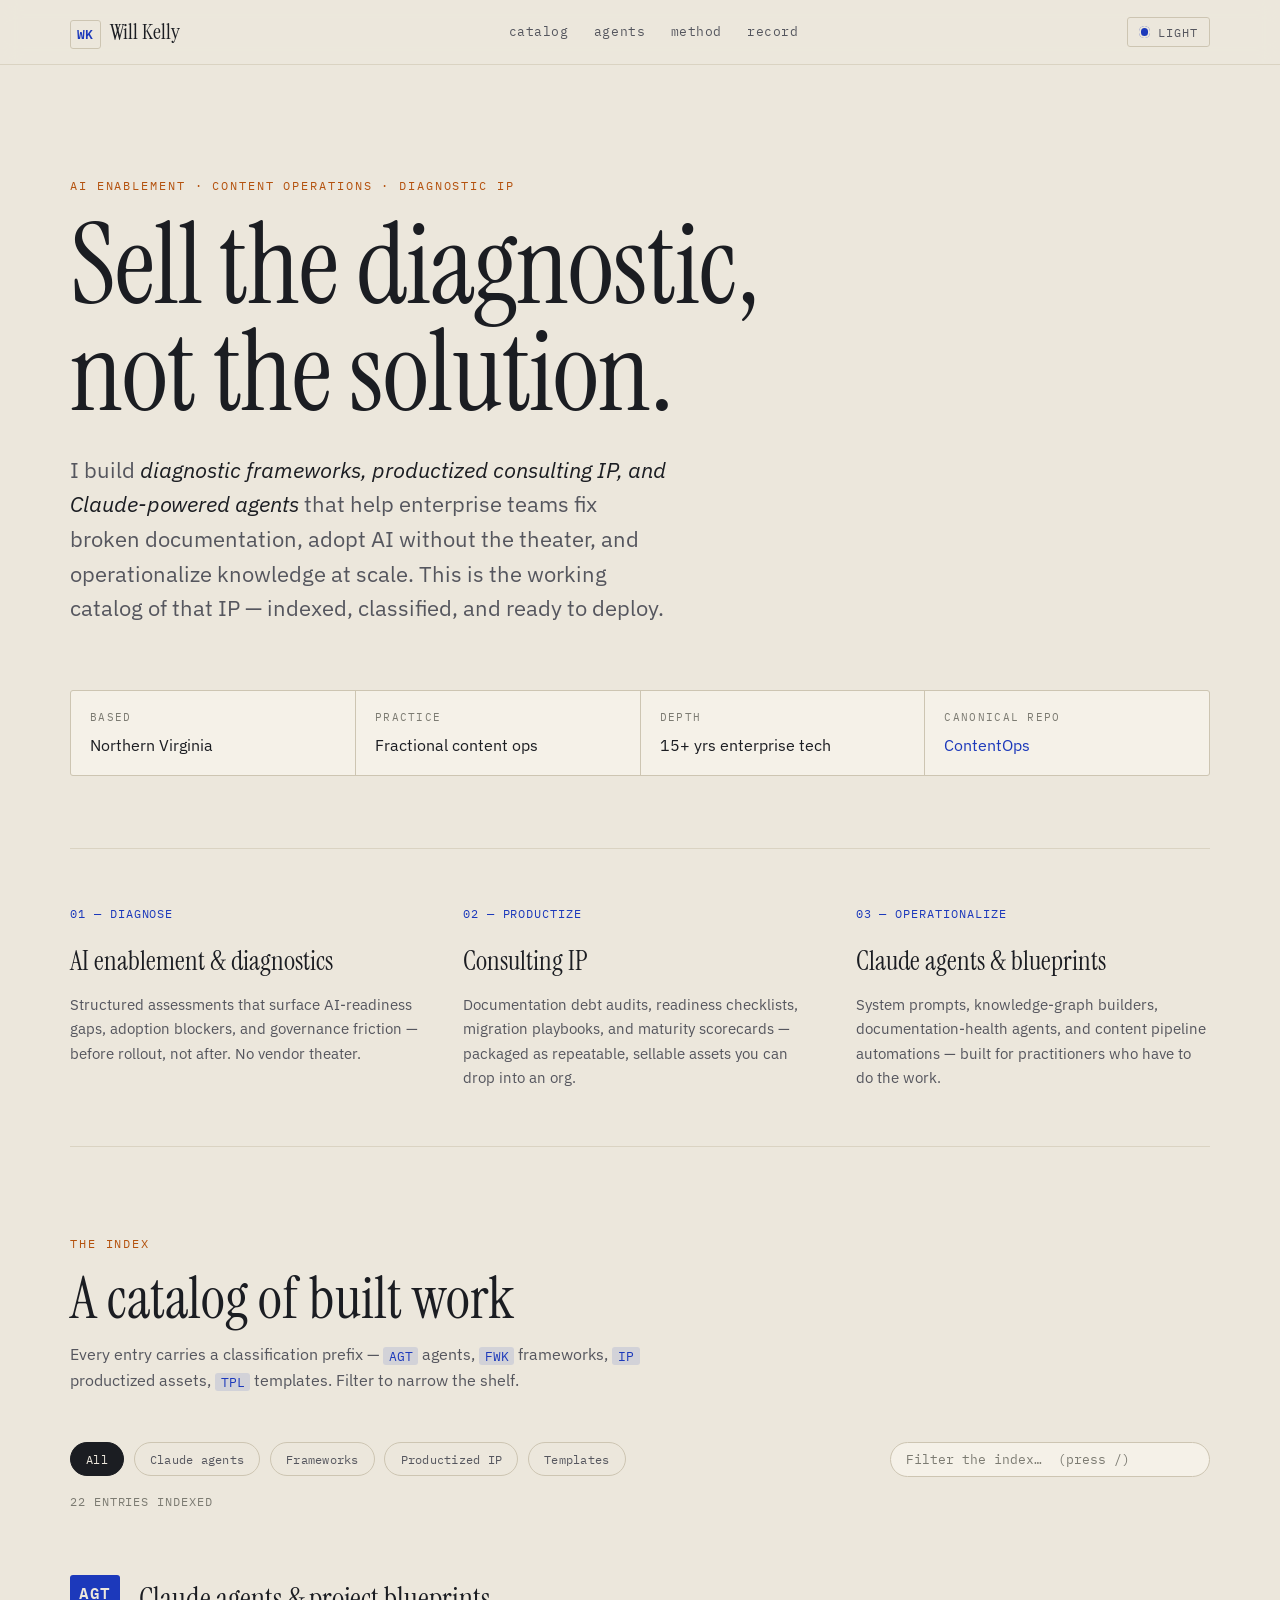
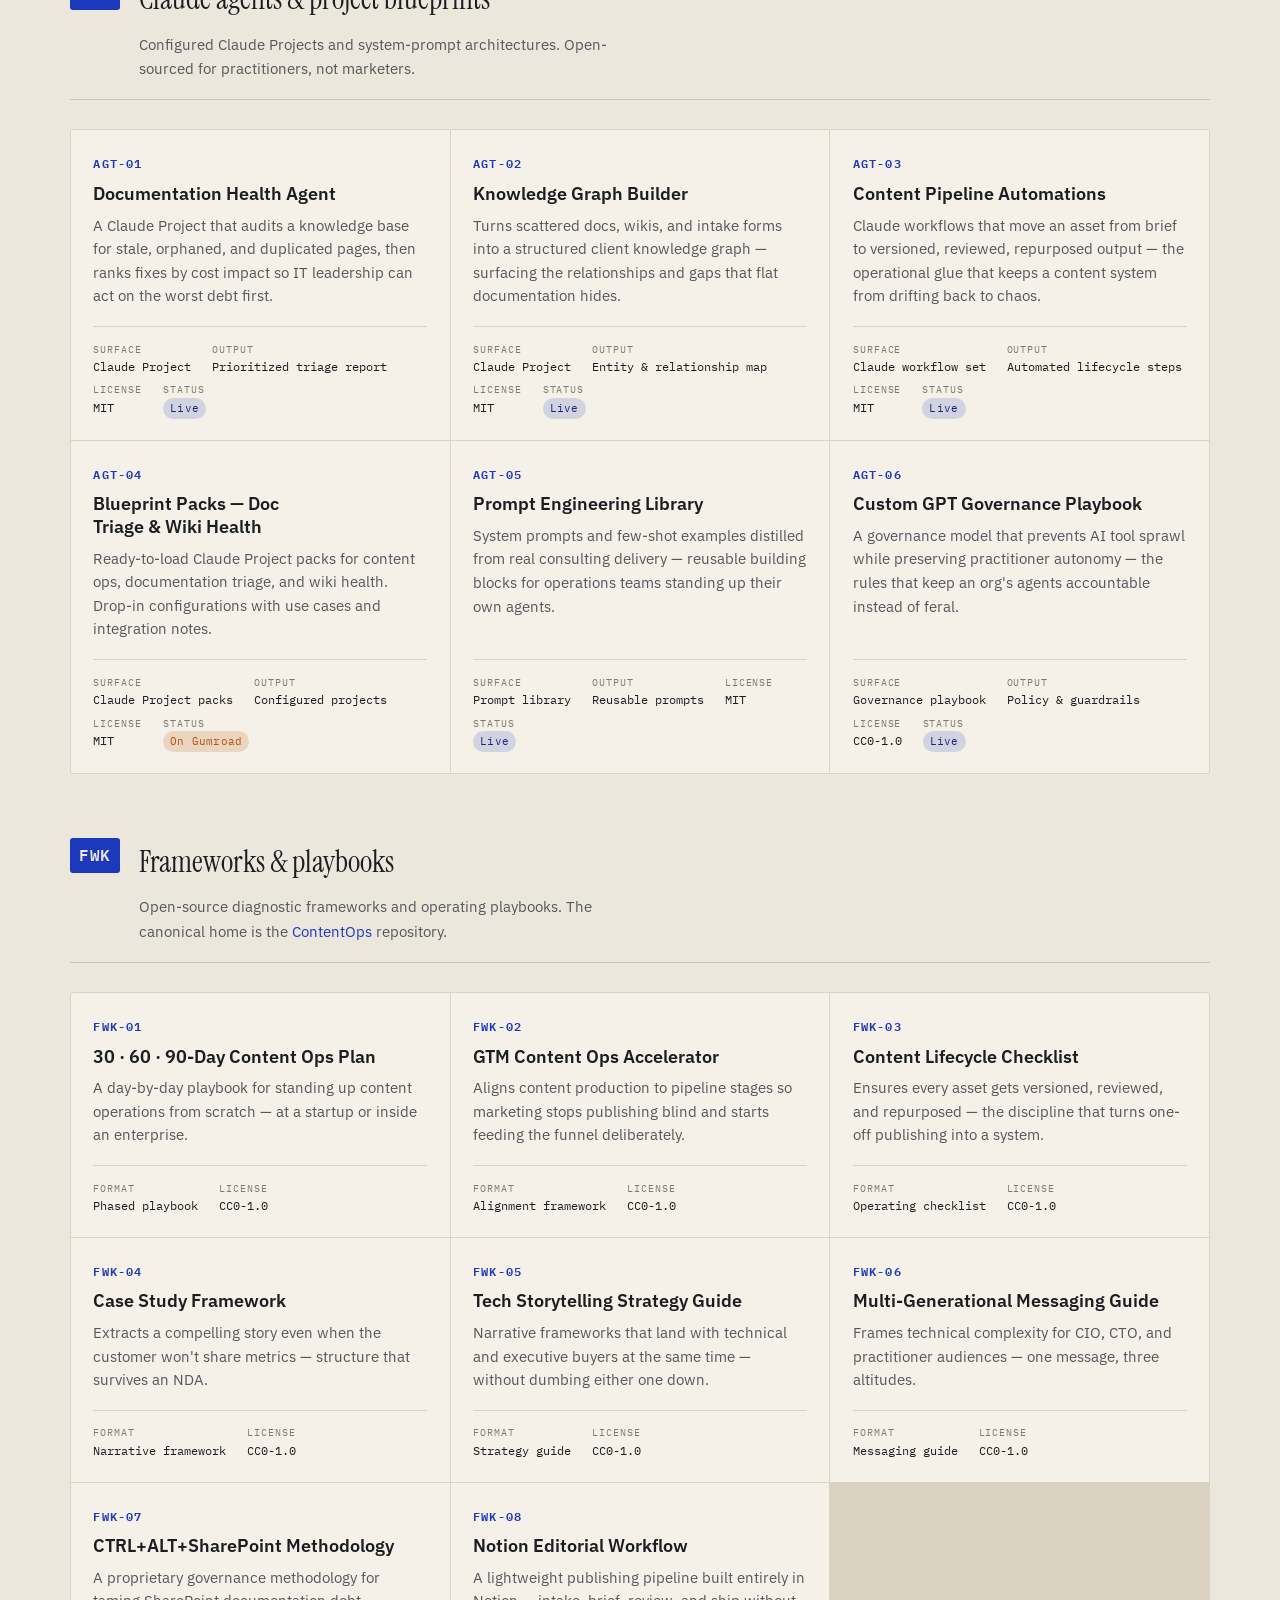
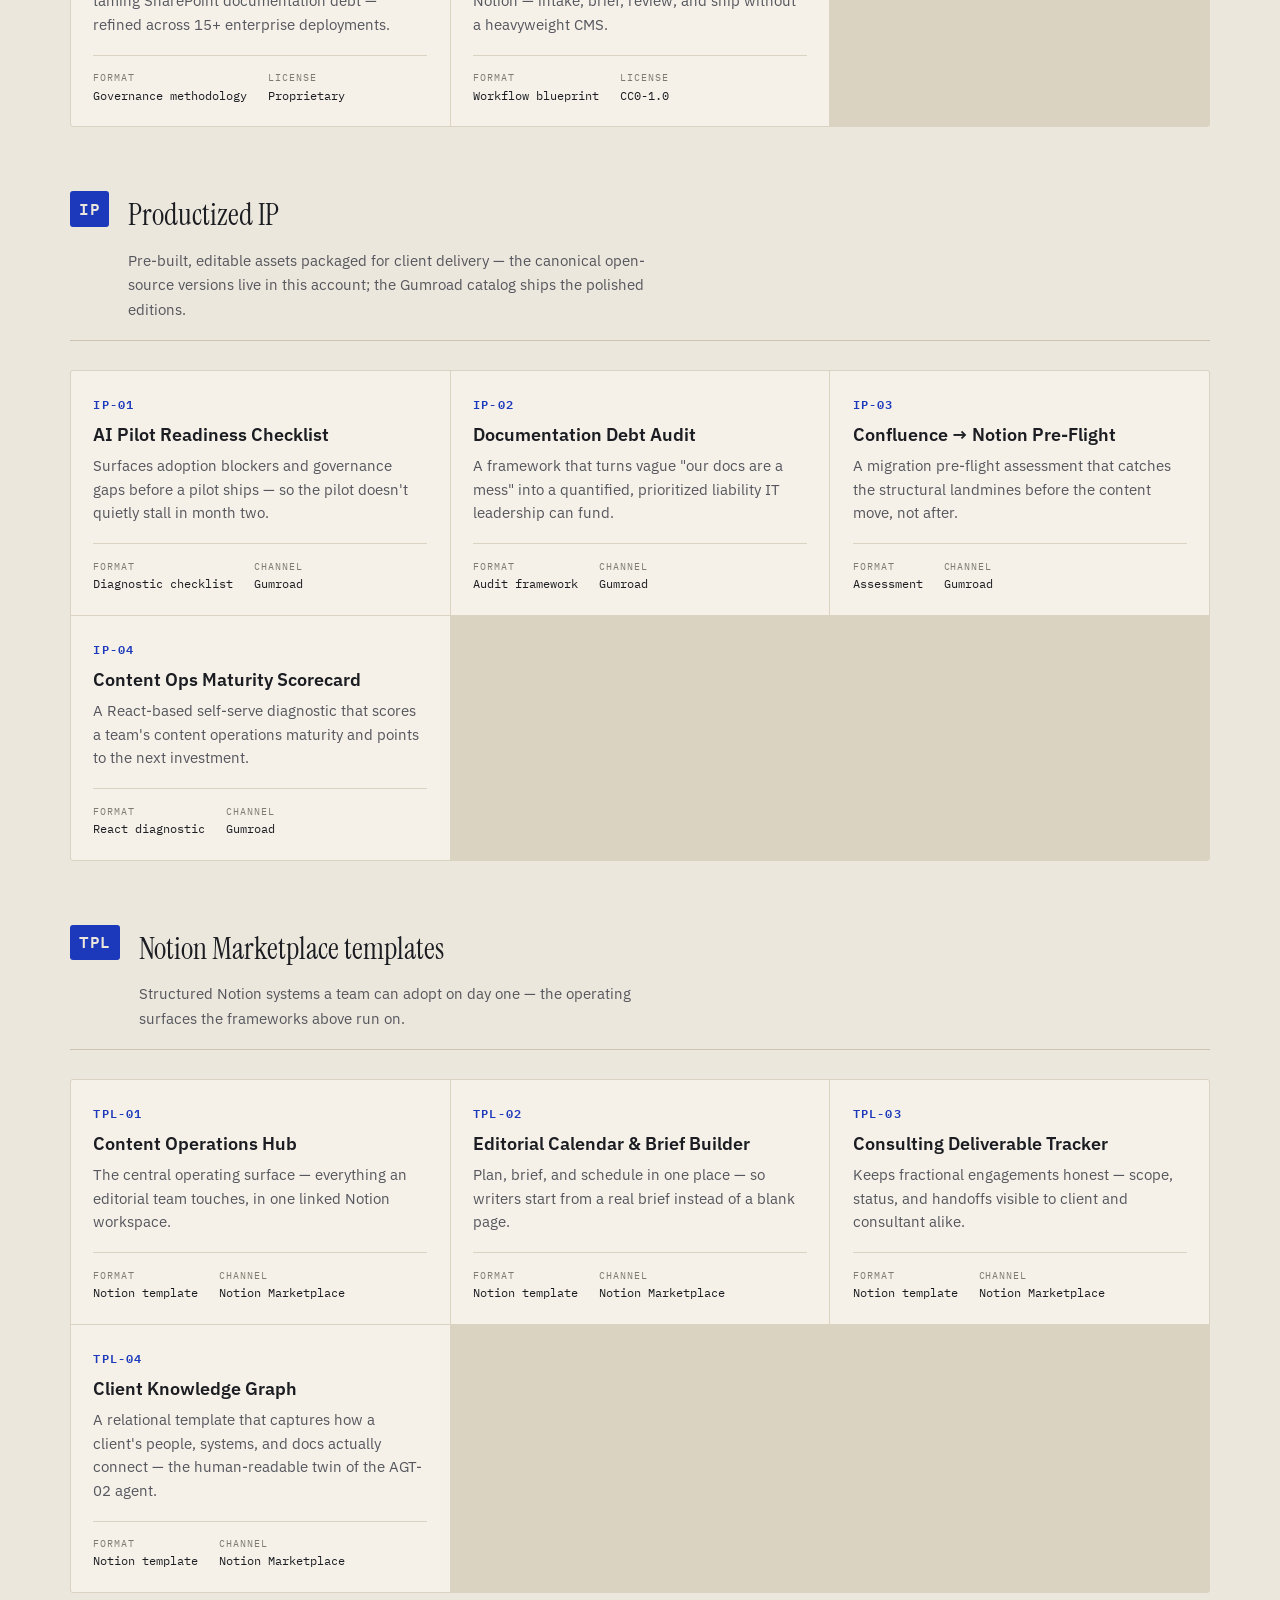
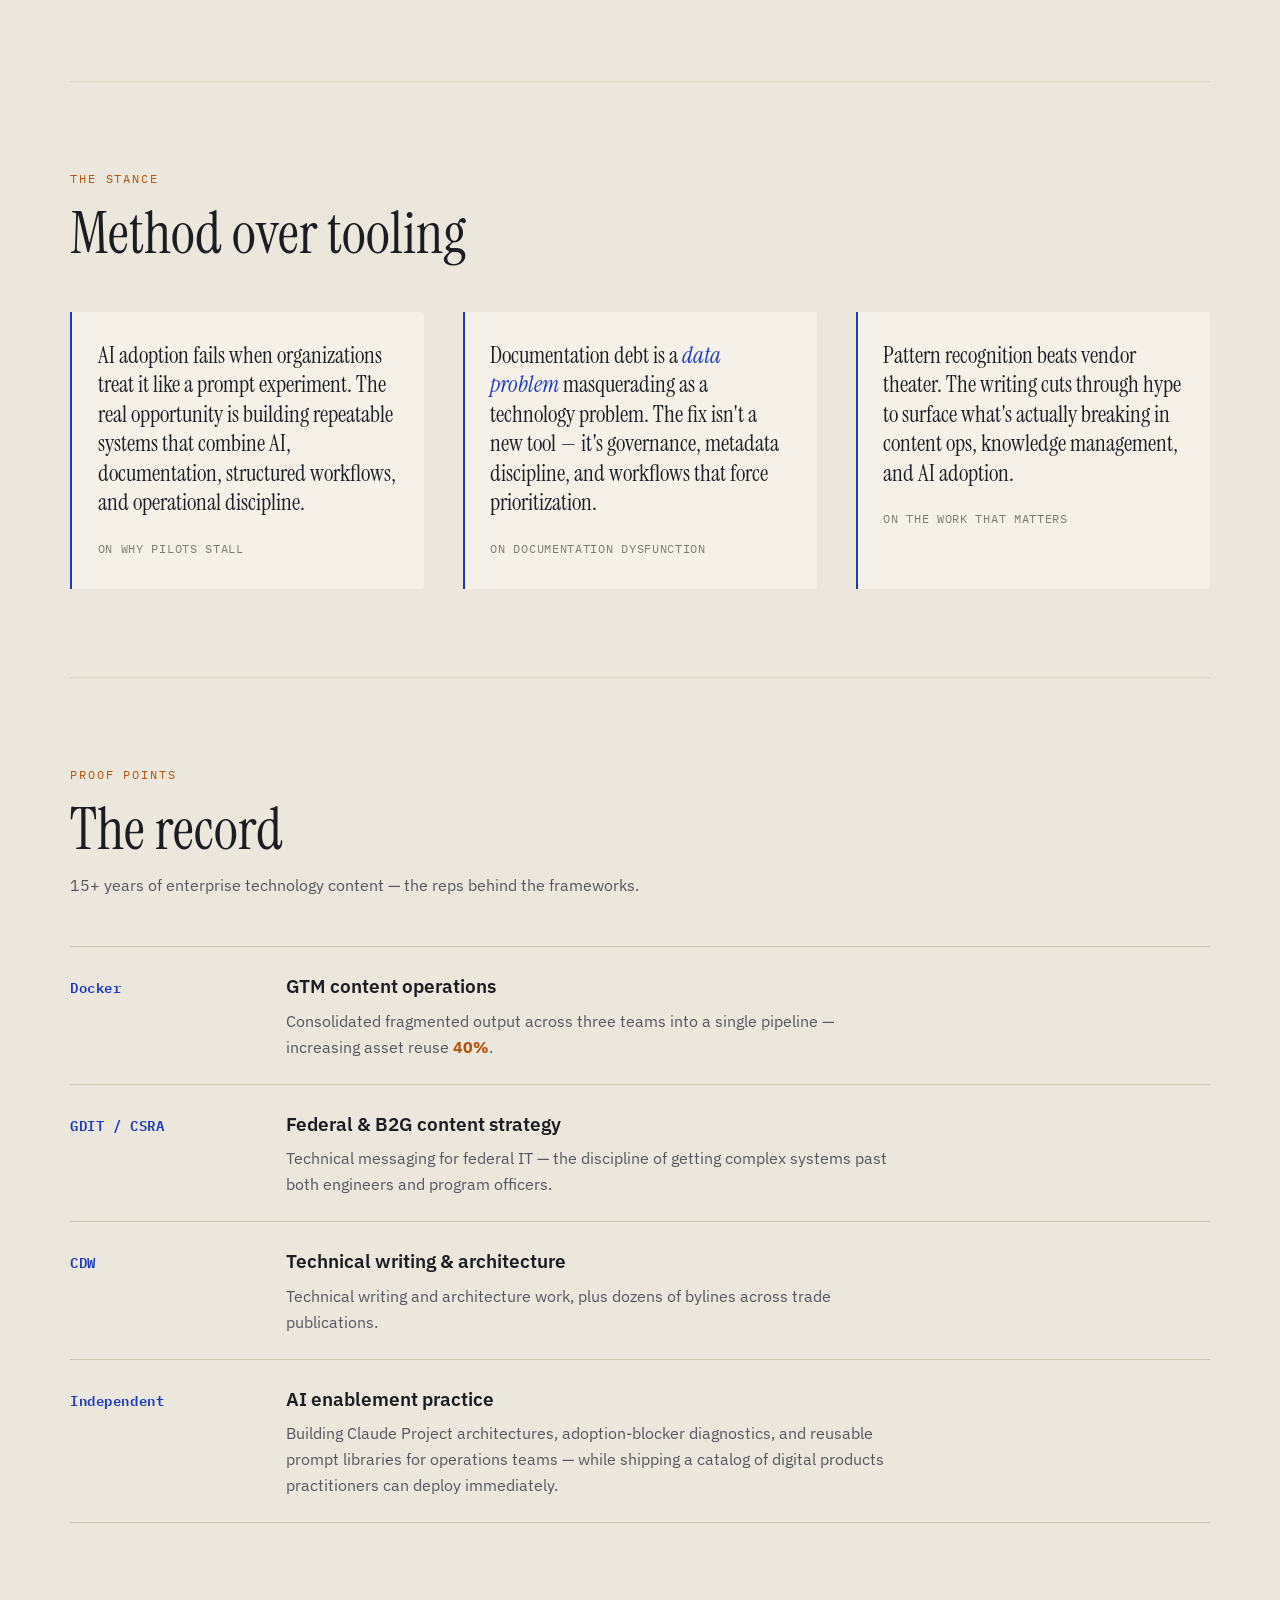
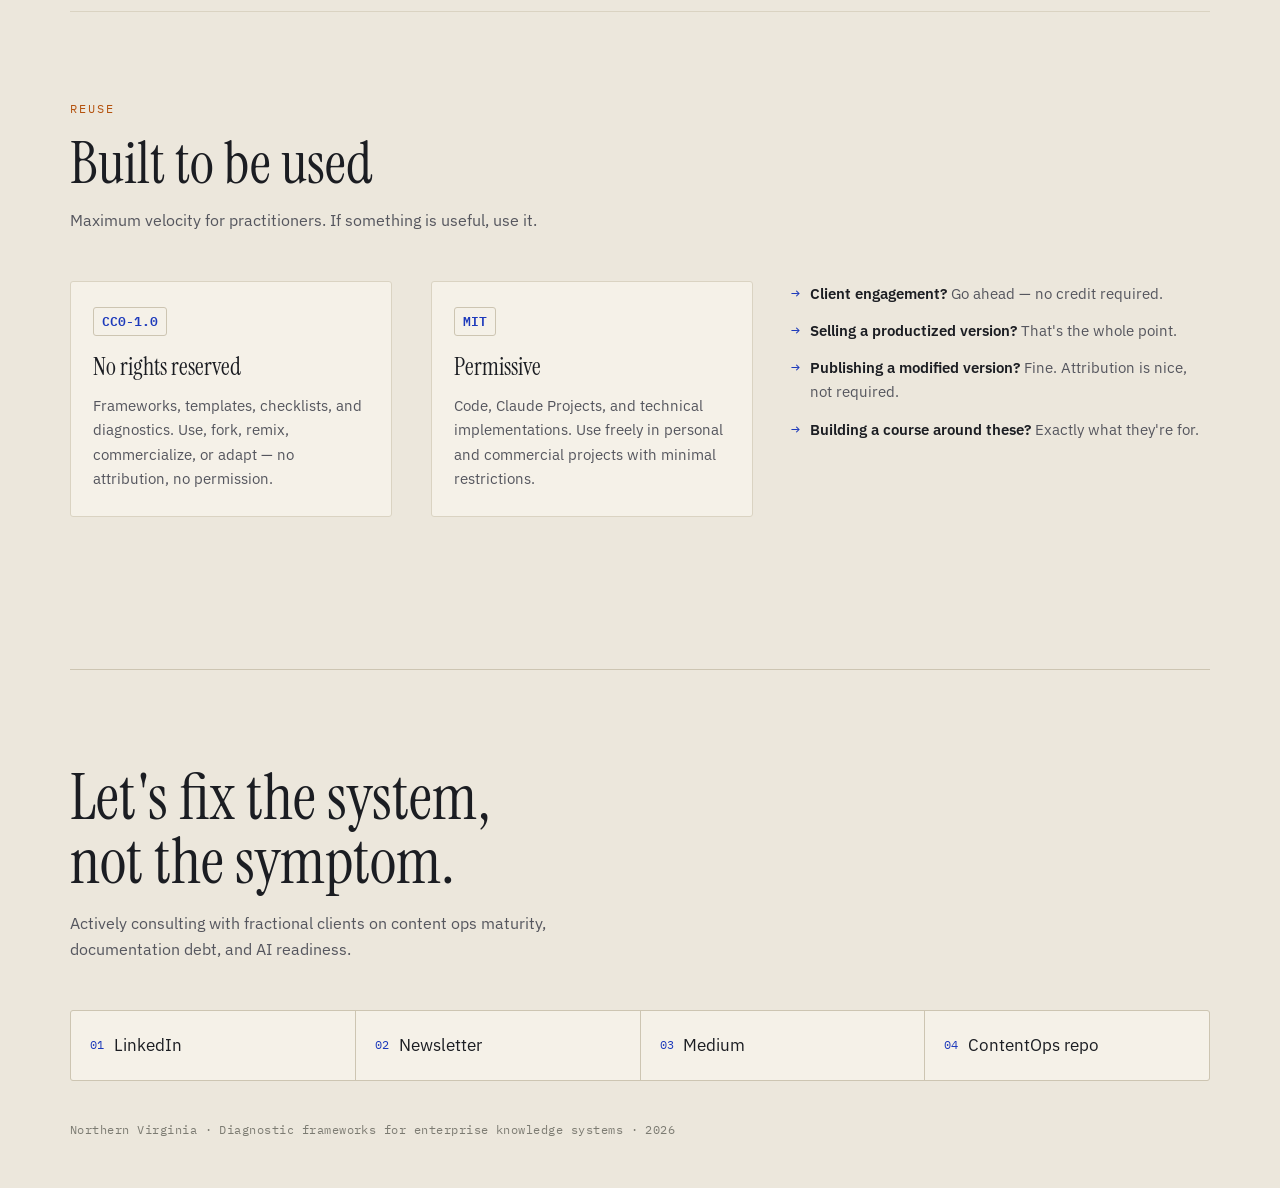
==== index.html @ 4a6dc1cb "Add live search and result counts to the IP catalog Adds a keyword search box alongside the category" ====
<!DOCTYPE html>
<html lang="en">
<head>
  <meta charset="UTF-8" />
  <meta name="viewport" content="width=device-width, initial-scale=1.0" />
  <title>Will Kelly — Diagnostic IP &amp; Claude Agents</title>
  <meta name="description" content="A working catalog of the custom Claude agents, diagnostic frameworks, and productized IP Will Kelly builds for AI enablement, content operations, and documentation health." />
  <link rel="preconnect" href="https://fonts.googleapis.com" />
  <link rel="preconnect" href="https://fonts.gstatic.com" crossorigin />
  <link href="https://fonts.googleapis.com/css2?family=Instrument+Serif:ital@0;1&family=IBM+Plex+Mono:wght@400;500;600&family=IBM+Plex+Sans:wght@400;500;600;700&display=swap" rel="stylesheet" />
  <link rel="stylesheet" href="styles.css" />
</head>
<body>
  <a class="skip-link" href="#catalog">Skip to catalog</a>

  <header class="topbar">
    <div class="wrap topbar__inner">
      <a class="mark" href="#top">
        <span class="mark__id">WK</span>
        <span class="mark__name">Will Kelly</span>
      </a>
      <nav class="topnav" aria-label="Primary">
        <a href="#catalog">Catalog</a>
        <a href="#agents">Agents</a>
        <a href="#method">Method</a>
        <a href="#record">Record</a>
      </nav>
      <button id="theme-toggle" class="toggle" type="button" aria-label="Switch color theme">
        <span class="toggle__dot" aria-hidden="true"></span>
        <span class="toggle__label">Theme</span>
      </button>
    </div>
  </header>

  <main id="top">
    <!-- HERO -->
    <section class="hero wrap" id="hero">
      <p class="eyebrow">AI enablement · Content operations · Diagnostic IP</p>
      <h1 class="hero__title">Sell the diagnostic,<br />not the solution.</h1>
      <p class="hero__lede">
        I build <em>diagnostic frameworks, productized consulting IP, and Claude-powered
        agents</em> that help enterprise teams fix broken documentation, adopt AI without the
        theater, and operationalize knowledge at scale. This is the working catalog of that IP —
        indexed, classified, and ready to deploy.
      </p>
      <div class="hero__meta">
        <div class="fact">
          <span class="fact__k">Based</span>
          <span class="fact__v">Northern Virginia</span>
        </div>
        <div class="fact">
          <span class="fact__k">Practice</span>
          <span class="fact__v">Fractional content ops</span>
        </div>
        <div class="fact">
          <span class="fact__k">Depth</span>
          <span class="fact__v">15+ yrs enterprise tech</span>
        </div>
        <div class="fact">
          <span class="fact__k">Canonical repo</span>
          <span class="fact__v"><a href="https://github.com/will-kelly/ContentOps">ContentOps</a></span>
        </div>
      </div>
    </section>

    <!-- CORE AREAS -->
    <section class="areas wrap" aria-label="Core areas of practice">
      <article class="area">
        <span class="area__tag">01 — Diagnose</span>
        <h3>AI enablement &amp; diagnostics</h3>
        <p>Structured assessments that surface AI-readiness gaps, adoption blockers, and
        governance friction — before rollout, not after. No vendor theater.</p>
      </article>
      <article class="area">
        <span class="area__tag">02 — Productize</span>
        <h3>Consulting IP</h3>
        <p>Documentation debt audits, readiness checklists, migration playbooks, and maturity
        scorecards — packaged as repeatable, sellable assets you can drop into an org.</p>
      </article>
      <article class="area">
        <span class="area__tag">03 — Operationalize</span>
        <h3>Claude agents &amp; blueprints</h3>
        <p>System prompts, knowledge-graph builders, documentation-health agents, and content
        pipeline automations — built for practitioners who have to do the work.</p>
      </article>
    </section>

    <!-- CATALOG -->
    <section class="catalog wrap" id="catalog">
      <div class="section-head">
        <p class="eyebrow">The index</p>
        <h2>A catalog of built work</h2>
        <p class="section-head__note">
          Every entry carries a classification prefix — <span class="mono">AGT</span> agents,
          <span class="mono">FWK</span> frameworks, <span class="mono">IP</span> productized
          assets, <span class="mono">TPL</span> templates. Filter to narrow the shelf.
        </p>
      </div>

      <div class="controls">
        <div class="filters" role="group" aria-label="Filter catalog by type">
          <button class="chip is-active" data-filter="all" type="button">All</button>
          <button class="chip" data-filter="agents" type="button">Claude agents</button>
          <button class="chip" data-filter="frameworks" type="button">Frameworks</button>
          <button class="chip" data-filter="ip" type="button">Productized IP</button>
          <button class="chip" data-filter="templates" type="button">Templates</button>
        </div>
        <div class="search">
          <label class="search__label" for="catalog-search">Search</label>
          <input
            id="catalog-search"
            class="search__input"
            type="search"
            inputmode="search"
            autocomplete="off"
            placeholder="Filter the index…  (press /)"
            aria-label="Search the catalog by keyword"
          />
        </div>
      </div>

      <p class="count" id="catalog-count" aria-live="polite"></p>

      <!-- AGENTS -->
      <div class="shelf" id="agents" data-group="agents">
        <div class="shelf__label">
          <span class="mono">AGT</span>
          <h3>Claude agents &amp; project blueprints</h3>
          <p>Configured Claude Projects and system-prompt architectures. Open-sourced for
          practitioners, not marketers.</p>
        </div>
        <div class="grid" data-cat="agents">

          <article class="card" tabindex="0">
            <div class="card__id">AGT-01</div>
            <h4>Documentation Health Agent</h4>
            <p>A Claude Project that audits a knowledge base for stale, orphaned, and duplicated
            pages, then ranks fixes by cost impact so IT leadership can act on the worst debt first.</p>
            <dl class="spec">
              <div><dt>Surface</dt><dd>Claude Project</dd></div>
              <div><dt>Output</dt><dd>Prioritized triage report</dd></div>
              <div><dt>License</dt><dd>MIT</dd></div>
              <div><dt>Status</dt><dd><span class="pill pill--live">Live</span></dd></div>
            </dl>
          </article>

          <article class="card" tabindex="0">
            <div class="card__id">AGT-02</div>
            <h4>Knowledge Graph Builder</h4>
            <p>Turns scattered docs, wikis, and intake forms into a structured client knowledge
            graph — surfacing the relationships and gaps that flat documentation hides.</p>
            <dl class="spec">
              <div><dt>Surface</dt><dd>Claude Project</dd></div>
              <div><dt>Output</dt><dd>Entity &amp; relationship map</dd></div>
              <div><dt>License</dt><dd>MIT</dd></div>
              <div><dt>Status</dt><dd><span class="pill pill--live">Live</span></dd></div>
            </dl>
          </article>

          <article class="card" tabindex="0">
            <div class="card__id">AGT-03</div>
            <h4>Content Pipeline Automations</h4>
            <p>Claude workflows that move an asset from brief to versioned, reviewed, repurposed
            output — the operational glue that keeps a content system from drifting back to chaos.</p>
            <dl class="spec">
              <div><dt>Surface</dt><dd>Claude workflow set</dd></div>
              <div><dt>Output</dt><dd>Automated lifecycle steps</dd></div>
              <div><dt>License</dt><dd>MIT</dd></div>
              <div><dt>Status</dt><dd><span class="pill pill--live">Live</span></dd></div>
            </dl>
          </article>

          <article class="card" tabindex="0">
            <div class="card__id">AGT-04</div>
            <h4>Blueprint Packs — Doc Triage &amp; Wiki Health</h4>
            <p>Ready-to-load Claude Project packs for content ops, documentation triage, and wiki
            health. Drop-in configurations with use cases and integration notes.</p>
            <dl class="spec">
              <div><dt>Surface</dt><dd>Claude Project packs</dd></div>
              <div><dt>Output</dt><dd>Configured projects</dd></div>
              <div><dt>License</dt><dd>MIT</dd></div>
              <div><dt>Status</dt><dd><span class="pill pill--ship">On Gumroad</span></dd></div>
            </dl>
          </article>

          <article class="card" tabindex="0">
            <div class="card__id">AGT-05</div>
            <h4>Prompt Engineering Library</h4>
            <p>System prompts and few-shot examples distilled from real consulting delivery —
            reusable building blocks for operations teams standing up their own agents.</p>
            <dl class="spec">
              <div><dt>Surface</dt><dd>Prompt library</dd></div>
              <div><dt>Output</dt><dd>Reusable prompts</dd></div>
              <div><dt>License</dt><dd>MIT</dd></div>
              <div><dt>Status</dt><dd><span class="pill pill--live">Live</span></dd></div>
            </dl>
          </article>

          <article class="card" tabindex="0">
            <div class="card__id">AGT-06</div>
            <h4>Custom GPT Governance Playbook</h4>
            <p>A governance model that prevents AI tool sprawl while preserving practitioner
            autonomy — the rules that keep an org's agents accountable instead of feral.</p>
            <dl class="spec">
              <div><dt>Surface</dt><dd>Governance playbook</dd></div>
              <div><dt>Output</dt><dd>Policy &amp; guardrails</dd></div>
              <div><dt>License</dt><dd>CC0-1.0</dd></div>
              <div><dt>Status</dt><dd><span class="pill pill--live">Live</span></dd></div>
            </dl>
          </article>

        </div>
      </div>

      <!-- FRAMEWORKS -->
      <div class="shelf" id="method-frameworks" data-group="frameworks">
        <div class="shelf__label">
          <span class="mono">FWK</span>
          <h3>Frameworks &amp; playbooks</h3>
          <p>Open-source diagnostic frameworks and operating playbooks. The canonical home is the
          <a href="https://github.com/will-kelly/ContentOps">ContentOps</a> repository.</p>
        </div>
        <div class="grid" data-cat="frameworks">

          <article class="card" tabindex="0">
            <div class="card__id">FWK-01</div>
            <h4>30 · 60 · 90-Day Content Ops Plan</h4>
            <p>A day-by-day playbook for standing up content operations from scratch — at a
            startup or inside an enterprise.</p>
            <dl class="spec">
              <div><dt>Format</dt><dd>Phased playbook</dd></div>
              <div><dt>License</dt><dd>CC0-1.0</dd></div>
            </dl>
          </article>

          <article class="card" tabindex="0">
            <div class="card__id">FWK-02</div>
            <h4>GTM Content Ops Accelerator</h4>
            <p>Aligns content production to pipeline stages so marketing stops publishing blind and
            starts feeding the funnel deliberately.</p>
            <dl class="spec">
              <div><dt>Format</dt><dd>Alignment framework</dd></div>
              <div><dt>License</dt><dd>CC0-1.0</dd></div>
            </dl>
          </article>

          <article class="card" tabindex="0">
            <div class="card__id">FWK-03</div>
            <h4>Content Lifecycle Checklist</h4>
            <p>Ensures every asset gets versioned, reviewed, and repurposed — the discipline that
            turns one-off publishing into a system.</p>
            <dl class="spec">
              <div><dt>Format</dt><dd>Operating checklist</dd></div>
              <div><dt>License</dt><dd>CC0-1.0</dd></div>
            </dl>
          </article>

          <article class="card" tabindex="0">
            <div class="card__id">FWK-04</div>
            <h4>Case Study Framework</h4>
            <p>Extracts a compelling story even when the customer won't share metrics — structure
            that survives an NDA.</p>
            <dl class="spec">
              <div><dt>Format</dt><dd>Narrative framework</dd></div>
              <div><dt>License</dt><dd>CC0-1.0</dd></div>
            </dl>
          </article>

          <article class="card" tabindex="0">
            <div class="card__id">FWK-05</div>
            <h4>Tech Storytelling Strategy Guide</h4>
            <p>Narrative frameworks that land with technical and executive buyers at the same time
            — without dumbing either one down.</p>
            <dl class="spec">
              <div><dt>Format</dt><dd>Strategy guide</dd></div>
              <div><dt>License</dt><dd>CC0-1.0</dd></div>
            </dl>
          </article>

          <article class="card" tabindex="0">
            <div class="card__id">FWK-06</div>
            <h4>Multi-Generational Messaging Guide</h4>
            <p>Frames technical complexity for CIO, CTO, and practitioner audiences — one message,
            three altitudes.</p>
            <dl class="spec">
              <div><dt>Format</dt><dd>Messaging guide</dd></div>
              <div><dt>License</dt><dd>CC0-1.0</dd></div>
            </dl>
          </article>

          <article class="card" tabindex="0">
            <div class="card__id">FWK-07</div>
            <h4>CTRL+ALT+SharePoint Methodology</h4>
            <p>A proprietary governance methodology for taming SharePoint documentation debt —
            refined across 15+ enterprise deployments.</p>
            <dl class="spec">
              <div><dt>Format</dt><dd>Governance methodology</dd></div>
              <div><dt>License</dt><dd>Proprietary</dd></div>
            </dl>
          </article>

          <article class="card" tabindex="0">
            <div class="card__id">FWK-08</div>
            <h4>Notion Editorial Workflow</h4>
            <p>A lightweight publishing pipeline built entirely in Notion — intake, brief, review,
            and ship without a heavyweight CMS.</p>
            <dl class="spec">
              <div><dt>Format</dt><dd>Workflow blueprint</dd></div>
              <div><dt>License</dt><dd>CC0-1.0</dd></div>
            </dl>
          </article>

        </div>
      </div>

      <!-- PRODUCTIZED IP -->
      <div class="shelf" data-group="ip">
        <div class="shelf__label">
          <span class="mono">IP</span>
          <h3>Productized IP</h3>
          <p>Pre-built, editable assets packaged for client delivery — the canonical open-source
          versions live in this account; the Gumroad catalog ships the polished editions.</p>
        </div>
        <div class="grid" data-cat="ip">

          <article class="card" tabindex="0">
            <div class="card__id">IP-01</div>
            <h4>AI Pilot Readiness Checklist</h4>
            <p>Surfaces adoption blockers and governance gaps before a pilot ships — so the pilot
            doesn't quietly stall in month two.</p>
            <dl class="spec">
              <div><dt>Format</dt><dd>Diagnostic checklist</dd></div>
              <div><dt>Channel</dt><dd>Gumroad</dd></div>
            </dl>
          </article>

          <article class="card" tabindex="0">
            <div class="card__id">IP-02</div>
            <h4>Documentation Debt Audit</h4>
            <p>A framework that turns vague "our docs are a mess" into a quantified, prioritized
            liability IT leadership can fund.</p>
            <dl class="spec">
              <div><dt>Format</dt><dd>Audit framework</dd></div>
              <div><dt>Channel</dt><dd>Gumroad</dd></div>
            </dl>
          </article>

          <article class="card" tabindex="0">
            <div class="card__id">IP-03</div>
            <h4>Confluence → Notion Pre-Flight</h4>
            <p>A migration pre-flight assessment that catches the structural landmines before the
            content move, not after.</p>
            <dl class="spec">
              <div><dt>Format</dt><dd>Assessment</dd></div>
              <div><dt>Channel</dt><dd>Gumroad</dd></div>
            </dl>
          </article>

          <article class="card" tabindex="0">
            <div class="card__id">IP-04</div>
            <h4>Content Ops Maturity Scorecard</h4>
            <p>A React-based self-serve diagnostic that scores a team's content operations maturity
            and points to the next investment.</p>
            <dl class="spec">
              <div><dt>Format</dt><dd>React diagnostic</dd></div>
              <div><dt>Channel</dt><dd>Gumroad</dd></div>
            </dl>
          </article>

        </div>
      </div>

      <!-- TEMPLATES -->
      <div class="shelf" data-group="templates">
        <div class="shelf__label">
          <span class="mono">TPL</span>
          <h3>Notion Marketplace templates</h3>
          <p>Structured Notion systems a team can adopt on day one — the operating surfaces the
          frameworks above run on.</p>
        </div>
        <div class="grid" data-cat="templates">

          <article class="card" tabindex="0">
            <div class="card__id">TPL-01</div>
            <h4>Content Operations Hub</h4>
            <p>The central operating surface — everything an editorial team touches, in one linked
            Notion workspace.</p>
            <dl class="spec">
              <div><dt>Format</dt><dd>Notion template</dd></div>
              <div><dt>Channel</dt><dd>Notion Marketplace</dd></div>
            </dl>
          </article>

          <article class="card" tabindex="0">
            <div class="card__id">TPL-02</div>
            <h4>Editorial Calendar &amp; Brief Builder</h4>
            <p>Plan, brief, and schedule in one place — so writers start from a real brief instead
            of a blank page.</p>
            <dl class="spec">
              <div><dt>Format</dt><dd>Notion template</dd></div>
              <div><dt>Channel</dt><dd>Notion Marketplace</dd></div>
            </dl>
          </article>

          <article class="card" tabindex="0">
            <div class="card__id">TPL-03</div>
            <h4>Consulting Deliverable Tracker</h4>
            <p>Keeps fractional engagements honest — scope, status, and handoffs visible to client
            and consultant alike.</p>
            <dl class="spec">
              <div><dt>Format</dt><dd>Notion template</dd></div>
              <div><dt>Channel</dt><dd>Notion Marketplace</dd></div>
            </dl>
          </article>

          <article class="card" tabindex="0">
            <div class="card__id">TPL-04</div>
            <h4>Client Knowledge Graph</h4>
            <p>A relational template that captures how a client's people, systems, and docs
            actually connect — the human-readable twin of the AGT-02 agent.</p>
            <dl class="spec">
              <div><dt>Format</dt><dd>Notion template</dd></div>
              <div><dt>Channel</dt><dd>Notion Marketplace</dd></div>
            </dl>
          </article>

        </div>
      </div>

      <p class="empty" id="empty-state" hidden>No entries match — try a different keyword or filter.</p>
    </section>

    <!-- METHOD -->
    <section class="method wrap" id="method">
      <div class="section-head">
        <p class="eyebrow">The stance</p>
        <h2>Method over tooling</h2>
      </div>
      <div class="principles">
        <blockquote class="principle">
          <p>AI adoption fails when organizations treat it like a prompt experiment. The real
          opportunity is building repeatable systems that combine AI, documentation, structured
          workflows, and operational discipline.</p>
          <cite>On why pilots stall</cite>
        </blockquote>
        <blockquote class="principle">
          <p>Documentation debt is a <em>data problem</em> masquerading as a technology problem.
          The fix isn't a new tool — it's governance, metadata discipline, and workflows that
          force prioritization.</p>
          <cite>On documentation dysfunction</cite>
        </blockquote>
        <blockquote class="principle">
          <p>Pattern recognition beats vendor theater. The writing cuts through hype to surface
          what's actually breaking in content ops, knowledge management, and AI adoption.</p>
          <cite>On the work that matters</cite>
        </blockquote>
      </div>
    </section>

    <!-- RECORD -->
    <section class="record wrap" id="record">
      <div class="section-head">
        <p class="eyebrow">Proof points</p>
        <h2>The record</h2>
        <p class="section-head__note">15+ years of enterprise technology content — the reps behind
        the frameworks.</p>
      </div>
      <ol class="timeline">
        <li>
          <span class="timeline__k mono">Docker</span>
          <div class="timeline__body">
            <h4>GTM content operations</h4>
            <p>Consolidated fragmented output across three teams into a single pipeline —
            increasing asset reuse <strong>40%</strong>.</p>
          </div>
        </li>
        <li>
          <span class="timeline__k mono">GDIT / CSRA</span>
          <div class="timeline__body">
            <h4>Federal &amp; B2G content strategy</h4>
            <p>Technical messaging for federal IT — the discipline of getting complex systems past
            both engineers and program officers.</p>
          </div>
        </li>
        <li>
          <span class="timeline__k mono">CDW</span>
          <div class="timeline__body">
            <h4>Technical writing &amp; architecture</h4>
            <p>Technical writing and architecture work, plus dozens of bylines across trade
            publications.</p>
          </div>
        </li>
        <li>
          <span class="timeline__k mono">Independent</span>
          <div class="timeline__body">
            <h4>AI enablement practice</h4>
            <p>Building Claude Project architectures, adoption-blocker diagnostics, and reusable
            prompt libraries for operations teams — while shipping a catalog of digital products
            practitioners can deploy immediately.</p>
          </div>
        </li>
      </ol>
    </section>

    <!-- LICENSE -->
    <section class="license wrap" id="license">
      <div class="section-head">
        <p class="eyebrow">Reuse</p>
        <h2>Built to be used</h2>
        <p class="section-head__note">Maximum velocity for practitioners. If something is useful,
        use it.</p>
      </div>
      <div class="license__grid">
        <div class="license__card">
          <span class="mono">CC0-1.0</span>
          <h4>No rights reserved</h4>
          <p>Frameworks, templates, checklists, and diagnostics. Use, fork, remix, commercialize,
          or adapt — no attribution, no permission.</p>
        </div>
        <div class="license__card">
          <span class="mono">MIT</span>
          <h4>Permissive</h4>
          <p>Code, Claude Projects, and technical implementations. Use freely in personal and
          commercial projects with minimal restrictions.</p>
        </div>
        <ul class="license__rules">
          <li><strong>Client engagement?</strong> Go ahead — no credit required.</li>
          <li><strong>Selling a productized version?</strong> That's the whole point.</li>
          <li><strong>Publishing a modified version?</strong> Fine. Attribution is nice, not required.</li>
          <li><strong>Building a course around these?</strong> Exactly what they're for.</li>
        </ul>
      </div>
    </section>
  </main>

  <footer class="footer wrap" id="connect">
    <div class="footer__lead">
      <h2>Let's fix the system, not the symptom.</h2>
      <p>Actively consulting with fractional clients on content ops maturity, documentation debt,
      and AI readiness.</p>
    </div>
    <nav class="footer__links" aria-label="Connect">
      <a href="https://linkedin.com/in/willkelly"><span class="mono">01</span> LinkedIn</a>
      <a href="https://willkelly.substack.com"><span class="mono">02</span> Newsletter</a>
      <a href="https://willkelly.medium.com"><span class="mono">03</span> Medium</a>
      <a href="https://github.com/will-kelly/ContentOps"><span class="mono">04</span> ContentOps repo</a>
    </nav>
    <p class="footer__fine">
      Northern Virginia · Diagnostic frameworks for enterprise knowledge systems ·
      <span id="year"></span>
    </p>
  </footer>

  <script src="main.js"></script>
</body>
</html>
---- styles.css ----
/* ============================================================
   Will Kelly — Diagnostic IP & Claude Agents
   A spec sheet for a body of work.
   ============================================================ */

:root {
  /* palette — light (warm bone paper, ink, ultramarine) */
  --paper:      #ECE7DC;
  --paper-2:    #E4DECF;
  --surface:    #F5F1E8;
  --ink:        #1B1D22;
  --ink-soft:   #55565E;
  --ink-faint:  #7C7B72;
  --line:       #CDC5B2;
  --line-soft:  #DAD3C2;
  --accent:     #1C39BB;
  --accent-ink: #16247A;
  --signal:     #B4520E;

  /* type */
  --serif: "Instrument Serif", "Iowan Old Style", Palatino, Georgia, serif;
  --sans:  "IBM Plex Sans", ui-sans-serif, system-ui, -apple-system, sans-serif;
  --mono:  "IBM Plex Mono", ui-monospace, "SF Mono", Menlo, monospace;

  /* scale */
  --wrap: 1140px;
  --gap: clamp(1.25rem, 3vw, 2.5rem);
  --radius: 3px;
}

@media (prefers-color-scheme: dark) {
  :root {
    --paper:      #131418;
    --paper-2:    #0E0F13;
    --surface:    #1A1C22;
    --ink:        #ECE7DC;
    --ink-soft:   #A6A69D;
    --ink-faint:  #75756D;
    --line:       #2B2E36;
    --line-soft:  #23252C;
    --accent:     #7C90FF;
    --accent-ink: #A9B6FF;
    --signal:     #E0913F;
  }
}

/* explicit toggle overrides media query, both directions */
:root[data-theme="light"] {
  --paper: #ECE7DC; --paper-2: #E4DECF; --surface: #F5F1E8;
  --ink: #1B1D22; --ink-soft: #55565E; --ink-faint: #7C7B72;
  --line: #CDC5B2; --line-soft: #DAD3C2;
  --accent: #1C39BB; --accent-ink: #16247A; --signal: #B4520E;
}
:root[data-theme="dark"] {
  --paper: #131418; --paper-2: #0E0F13; --surface: #1A1C22;
  --ink: #ECE7DC; --ink-soft: #A6A69D; --ink-faint: #75756D;
  --line: #2B2E36; --line-soft: #23252C;
  --accent: #7C90FF; --accent-ink: #A9B6FF; --signal: #E0913F;
}

/* ---------- base ---------- */
*, *::before, *::after { box-sizing: border-box; }

html { scroll-behavior: smooth; scroll-padding-top: 5rem; }
@media (prefers-reduced-motion: reduce) { html { scroll-behavior: auto; } }

body {
  margin: 0;
  background: var(--paper);
  color: var(--ink);
  font-family: var(--sans);
  font-size: 1.02rem;
  line-height: 1.6;
  -webkit-font-smoothing: antialiased;
  text-rendering: optimizeLegibility;
  transition: background .3s ease, color .3s ease;
}

.wrap { width: min(var(--wrap), 92vw); margin-inline: auto; }

a { color: var(--accent); text-decoration: none; }
a:hover { text-decoration: underline; text-underline-offset: 3px; }

h1, h2, h3, h4 { font-weight: 400; text-wrap: balance; margin: 0; }

.mono { font-family: var(--mono); }

.eyebrow {
  font-family: var(--mono);
  font-size: .74rem;
  letter-spacing: .16em;
  text-transform: uppercase;
  color: var(--signal);
  margin: 0 0 1rem;
}

.skip-link {
  position: absolute; left: -999px; top: 0;
  background: var(--ink); color: var(--paper);
  padding: .6rem 1rem; z-index: 100; border-radius: 0 0 var(--radius) 0;
}
.skip-link:focus { left: 0; }

:focus-visible { outline: 2px solid var(--accent); outline-offset: 3px; }

/* ---------- topbar ---------- */
.topbar {
  position: sticky; top: 0; z-index: 50;
  background: color-mix(in srgb, var(--paper) 88%, transparent);
  backdrop-filter: blur(10px);
  border-bottom: 1px solid var(--line-soft);
}
.topbar__inner {
  display: flex; align-items: center; justify-content: space-between;
  height: 4rem; gap: 1rem;
}
.mark { display: flex; align-items: baseline; gap: .6rem; color: var(--ink); }
.mark:hover { text-decoration: none; }
.mark__id {
  font-family: var(--mono); font-weight: 600; font-size: .82rem;
  border: 1px solid var(--line); padding: .18rem .4rem; border-radius: var(--radius);
  color: var(--accent);
}
.mark__name { font-family: var(--serif); font-size: 1.4rem; }

.topnav { display: flex; gap: 1.6rem; }
.topnav a {
  font-family: var(--mono); font-size: .8rem; letter-spacing: .04em;
  color: var(--ink-soft); text-transform: lowercase;
}
.topnav a:hover { color: var(--accent); text-decoration: none; }
@media (max-width: 720px) { .topnav { display: none; } }

.toggle {
  display: inline-flex; align-items: center; gap: .5rem;
  background: transparent; border: 1px solid var(--line);
  color: var(--ink-soft); font-family: var(--mono); font-size: .72rem;
  letter-spacing: .08em; text-transform: uppercase;
  padding: .4rem .7rem; border-radius: var(--radius); cursor: pointer;
  transition: border-color .2s, color .2s;
}
.toggle:hover { border-color: var(--accent); color: var(--accent); }
.toggle__dot {
  width: .7rem; height: .7rem; border-radius: 50%;
  background: var(--accent); box-shadow: inset 0 0 0 2px var(--paper);
}

/* ---------- hero ---------- */
.hero { padding: clamp(3.5rem, 9vw, 7rem) 0 clamp(2.5rem, 6vw, 4.5rem); }
.hero__title {
  font-family: var(--serif);
  font-size: clamp(3rem, 10vw, 7rem);
  line-height: .96;
  letter-spacing: -0.01em;
  margin: 0 0 1.6rem;
}
.hero__lede {
  max-width: 46ch; font-size: clamp(1.12rem, 2.3vw, 1.4rem);
  line-height: 1.55; color: var(--ink-soft);
}
.hero__lede em { color: var(--ink); font-style: italic; }

.hero__meta {
  display: grid; grid-template-columns: repeat(4, 1fr);
  gap: 1px; margin-top: clamp(2.5rem, 6vw, 4rem);
  border: 1px solid var(--line); background: var(--line);
  border-radius: var(--radius); overflow: hidden;
}
.fact { background: var(--surface); padding: 1.1rem 1.2rem; }
.fact__k {
  display: block; font-family: var(--mono); font-size: .68rem;
  letter-spacing: .12em; text-transform: uppercase; color: var(--ink-faint);
  margin-bottom: .4rem;
}
.fact__v { display: block; font-size: .98rem; }
@media (max-width: 720px) { .hero__meta { grid-template-columns: 1fr 1fr; } }

/* ---------- areas ---------- */
.areas {
  display: grid; grid-template-columns: repeat(3, 1fr); gap: var(--gap);
  padding: clamp(2rem, 5vw, 3.5rem) 0;
  border-top: 1px solid var(--line-soft);
}
.area__tag {
  font-family: var(--mono); font-size: .74rem; letter-spacing: .08em;
  text-transform: uppercase; color: var(--accent); display: block;
  margin-bottom: .9rem;
}
.area h3 { font-family: var(--serif); font-size: 1.7rem; margin-bottom: .6rem; }
.area p { color: var(--ink-soft); font-size: .96rem; margin: 0; }
@media (max-width: 820px) { .areas { grid-template-columns: 1fr; } }

/* ---------- section heads ---------- */
.section-head { max-width: 60ch; margin-bottom: clamp(2rem, 5vw, 3rem); }
.section-head h2 {
  font-family: var(--serif); font-size: clamp(2.2rem, 5.5vw, 3.6rem);
  line-height: 1.02; margin: .2rem 0 .8rem;
}
.section-head__note { color: var(--ink-soft); margin: 0; }
.section-head__note .mono {
  font-size: .82rem; color: var(--accent);
  background: color-mix(in srgb, var(--accent) 12%, transparent);
  padding: .05rem .35rem; border-radius: var(--radius);
}

/* ---------- catalog ---------- */
.catalog { padding: clamp(3rem, 7vw, 5.5rem) 0; border-top: 1px solid var(--line-soft); }

.controls {
  display: flex; flex-wrap: wrap; align-items: center; justify-content: space-between;
  gap: 1rem 1.5rem; margin-bottom: 1rem;
}
.filters { display: flex; flex-wrap: wrap; gap: .6rem; }
.chip {
  font-family: var(--mono); font-size: .78rem; letter-spacing: .02em;
  background: transparent; border: 1px solid var(--line); color: var(--ink-soft);
  padding: .5rem .95rem; border-radius: 100px; cursor: pointer;
  transition: all .18s ease;
}
.chip:hover { border-color: var(--accent); color: var(--accent); }
.chip.is-active { background: var(--ink); color: var(--paper); border-color: var(--ink); }

/* ---------- search ---------- */
.search { position: relative; display: flex; align-items: center; }
.search__label {
  position: absolute; width: 1px; height: 1px; padding: 0; margin: -1px;
  overflow: hidden; clip: rect(0 0 0 0); white-space: nowrap; border: 0;
}
.search__input {
  font-family: var(--mono); font-size: .8rem; color: var(--ink);
  background: var(--surface); border: 1px solid var(--line);
  padding: .5rem .95rem; border-radius: 100px; width: min(20rem, 62vw);
  transition: border-color .18s, box-shadow .18s;
}
.search__input::placeholder { color: var(--ink-faint); }
.search__input:focus {
  outline: none; border-color: var(--accent);
  box-shadow: 0 0 0 3px color-mix(in srgb, var(--accent) 18%, transparent);
}
.search__input::-webkit-search-cancel-button { cursor: pointer; }

.count {
  font-family: var(--mono); font-size: .72rem; letter-spacing: .08em;
  text-transform: uppercase; color: var(--ink-faint);
  margin: 0 0 2.4rem;
}
@media (max-width: 560px) {
  .controls { align-items: stretch; }
  .search, .search__input { width: 100%; }
}

.shelf { margin-top: clamp(2.5rem, 6vw, 4rem); scroll-margin-top: 5rem; }
.shelf__label {
  display: grid; grid-template-columns: auto 1fr; gap: .5rem 1.2rem;
  align-items: baseline; margin-bottom: 1.8rem;
  padding-bottom: 1.2rem; border-bottom: 1px solid var(--line);
}
.shelf__label > .mono {
  grid-row: span 2; align-self: start;
  font-size: 1rem; font-weight: 600; color: var(--paper);
  background: var(--accent); padding: .3rem .55rem; border-radius: var(--radius);
  letter-spacing: .05em;
}
.shelf__label h3 { font-family: var(--serif); font-size: 1.9rem; }
.shelf__label p { grid-column: 2; margin: 0; color: var(--ink-soft); font-size: .95rem; max-width: 58ch; }

.grid { display: grid; grid-template-columns: repeat(3, 1fr); gap: 1px;
  background: var(--line-soft); border: 1px solid var(--line-soft); border-radius: var(--radius);
  overflow: hidden; }
@media (max-width: 900px) { .grid { grid-template-columns: repeat(2, 1fr); } }
@media (max-width: 600px) { .grid { grid-template-columns: 1fr; } }

.card {
  background: var(--surface); padding: 1.5rem 1.4rem 1.3rem;
  display: flex; flex-direction: column; gap: .55rem;
  transition: background .18s ease, transform .18s ease;
  position: relative;
}
.card:hover, .card:focus-within {
  background: var(--paper-2);
}
.card__id {
  font-family: var(--mono); font-size: .74rem; letter-spacing: .1em;
  color: var(--accent); font-weight: 600;
}
.card h4 { font-size: 1.14rem; font-weight: 600; line-height: 1.25; }
.card p { margin: 0; font-size: .92rem; color: var(--ink-soft); flex: 1; }

.spec { margin: .6rem 0 0; display: flex; flex-wrap: wrap; gap: .35rem 1.3rem;
  padding-top: .9rem; border-top: 1px solid var(--line-soft); }
.spec > div { display: flex; flex-direction: column; }
.spec dt {
  font-family: var(--mono); font-size: .6rem; letter-spacing: .1em;
  text-transform: uppercase; color: var(--ink-faint);
}
.spec dd { margin: 0; font-family: var(--mono); font-size: .78rem; color: var(--ink); }

.pill {
  font-family: var(--mono); font-size: .68rem; padding: .1rem .45rem;
  border-radius: 100px; display: inline-block; letter-spacing: .02em;
}
.pill--live { background: color-mix(in srgb, var(--accent) 16%, transparent); color: var(--accent-ink); }
.pill--ship { background: color-mix(in srgb, var(--signal) 18%, transparent); color: var(--signal); }
:root[data-theme="dark"] .pill--live,
:root[data-theme="dark"] .pill--ship { color: var(--ink); }

.card.is-hidden { display: none; }
.shelf.is-hidden { display: none; }
.empty { text-align: center; color: var(--ink-faint); font-family: var(--mono);
  padding: 3rem 0; }

/* ---------- method ---------- */
.method { padding: clamp(3rem, 7vw, 5.5rem) 0; border-top: 1px solid var(--line-soft); }
.principles { display: grid; grid-template-columns: repeat(3, 1fr); gap: var(--gap); }
.principle {
  margin: 0; padding: 1.8rem 1.6rem; background: var(--surface);
  border-left: 2px solid var(--accent); border-radius: 0 var(--radius) var(--radius) 0;
}
.principle p { font-family: var(--serif); font-size: 1.42rem; line-height: 1.3; margin: 0 0 1rem; }
.principle em { color: var(--accent); font-style: italic; }
.principle cite {
  font-family: var(--mono); font-size: .72rem; letter-spacing: .06em;
  text-transform: uppercase; color: var(--ink-faint); font-style: normal;
}
@media (max-width: 820px) { .principles { grid-template-columns: 1fr; } }

/* ---------- record ---------- */
.record { padding: clamp(3rem, 7vw, 5.5rem) 0; border-top: 1px solid var(--line-soft); }
.timeline { list-style: none; margin: 0; padding: 0; }
.timeline li {
  display: grid; grid-template-columns: 12rem 1fr; gap: 1.5rem;
  padding: 1.5rem 0; border-top: 1px solid var(--line);
  align-items: baseline;
}
.timeline li:last-child { border-bottom: 1px solid var(--line); }
.timeline__k { font-size: .9rem; color: var(--accent); font-weight: 600; letter-spacing: .04em; }
.timeline__body h4 { font-size: 1.2rem; font-weight: 600; margin-bottom: .35rem; }
.timeline__body p { margin: 0; color: var(--ink-soft); max-width: 62ch; }
.timeline__body strong { color: var(--signal); }
@media (max-width: 680px) { .timeline li { grid-template-columns: 1fr; gap: .5rem; } }

/* ---------- license ---------- */
.license { padding: clamp(3rem, 7vw, 5.5rem) 0; border-top: 1px solid var(--line-soft); }
.license__grid {
  display: grid; grid-template-columns: 1fr 1fr 1.3fr; gap: var(--gap);
  align-items: start;
}
.license__card {
  background: var(--surface); padding: 1.6rem 1.4rem; border-radius: var(--radius);
  border: 1px solid var(--line-soft);
}
.license__card > .mono {
  font-size: .8rem; color: var(--accent); font-weight: 600;
  border: 1px solid var(--line); padding: .15rem .5rem; border-radius: var(--radius);
}
.license__card h4 { font-family: var(--serif); font-size: 1.5rem; margin: .9rem 0 .5rem; }
.license__card p { margin: 0; color: var(--ink-soft); font-size: .94rem; }
.license__rules { list-style: none; margin: 0; padding: 0; display: flex; flex-direction: column; gap: .8rem; }
.license__rules li { color: var(--ink-soft); font-size: .95rem; padding-left: 1.2rem; position: relative; }
.license__rules li::before {
  content: "→"; position: absolute; left: 0; color: var(--accent); font-family: var(--mono);
}
.license__rules strong { color: var(--ink); font-weight: 600; }
@media (max-width: 900px) { .license__grid { grid-template-columns: 1fr; } }

/* ---------- footer ---------- */
.footer {
  padding: clamp(3.5rem, 8vw, 6rem) 0 3rem; border-top: 1px solid var(--line);
  margin-top: clamp(2rem, 5vw, 4rem);
}
.footer__lead h2 {
  font-family: var(--serif); font-size: clamp(2.2rem, 6vw, 4rem);
  line-height: 1; margin-bottom: 1rem; max-width: 18ch;
}
.footer__lead p { color: var(--ink-soft); max-width: 50ch; margin: 0; }
.footer__links {
  display: grid; grid-template-columns: repeat(4, 1fr); gap: 1px;
  margin: 3rem 0 2.5rem; border: 1px solid var(--line); background: var(--line);
  border-radius: var(--radius); overflow: hidden;
}
.footer__links a {
  background: var(--surface); padding: 1.3rem 1.2rem; color: var(--ink);
  font-size: 1.05rem; display: flex; align-items: center; gap: .6rem;
  transition: background .18s, color .18s;
}
.footer__links a:hover { background: var(--ink); color: var(--paper); text-decoration: none; }
.footer__links .mono { font-size: .72rem; color: var(--accent); }
.footer__links a:hover .mono { color: var(--paper); }
@media (max-width: 720px) { .footer__links { grid-template-columns: 1fr 1fr; } }
.footer__fine {
  font-family: var(--mono); font-size: .74rem; letter-spacing: .04em;
  color: var(--ink-faint); margin: 0;
}

/* ---------- reveal ---------- */
.reveal { opacity: 0; transform: translateY(14px); }
.reveal.is-in { opacity: 1; transform: none; transition: opacity .6s ease, transform .6s ease; }
@media (prefers-reduced-motion: reduce) {
  .reveal, .reveal.is-in { opacity: 1; transform: none; transition: none; }
}
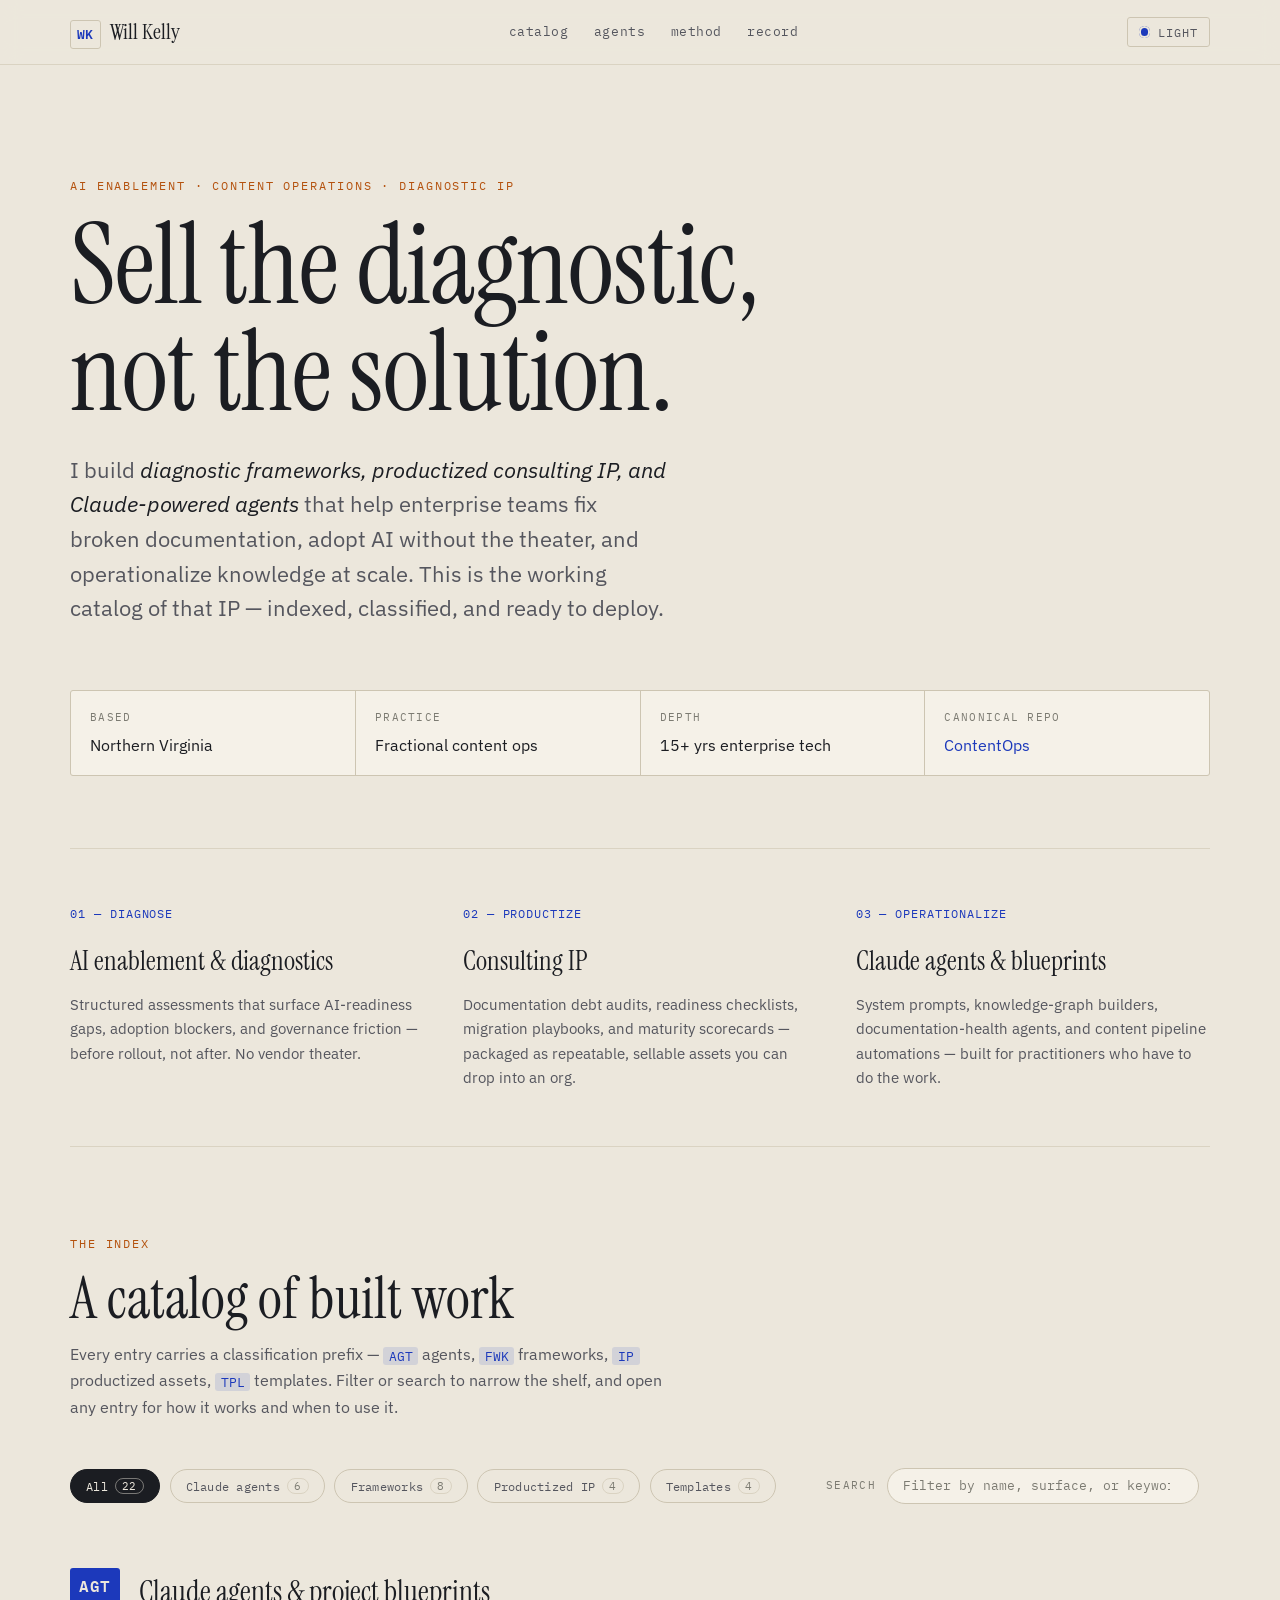
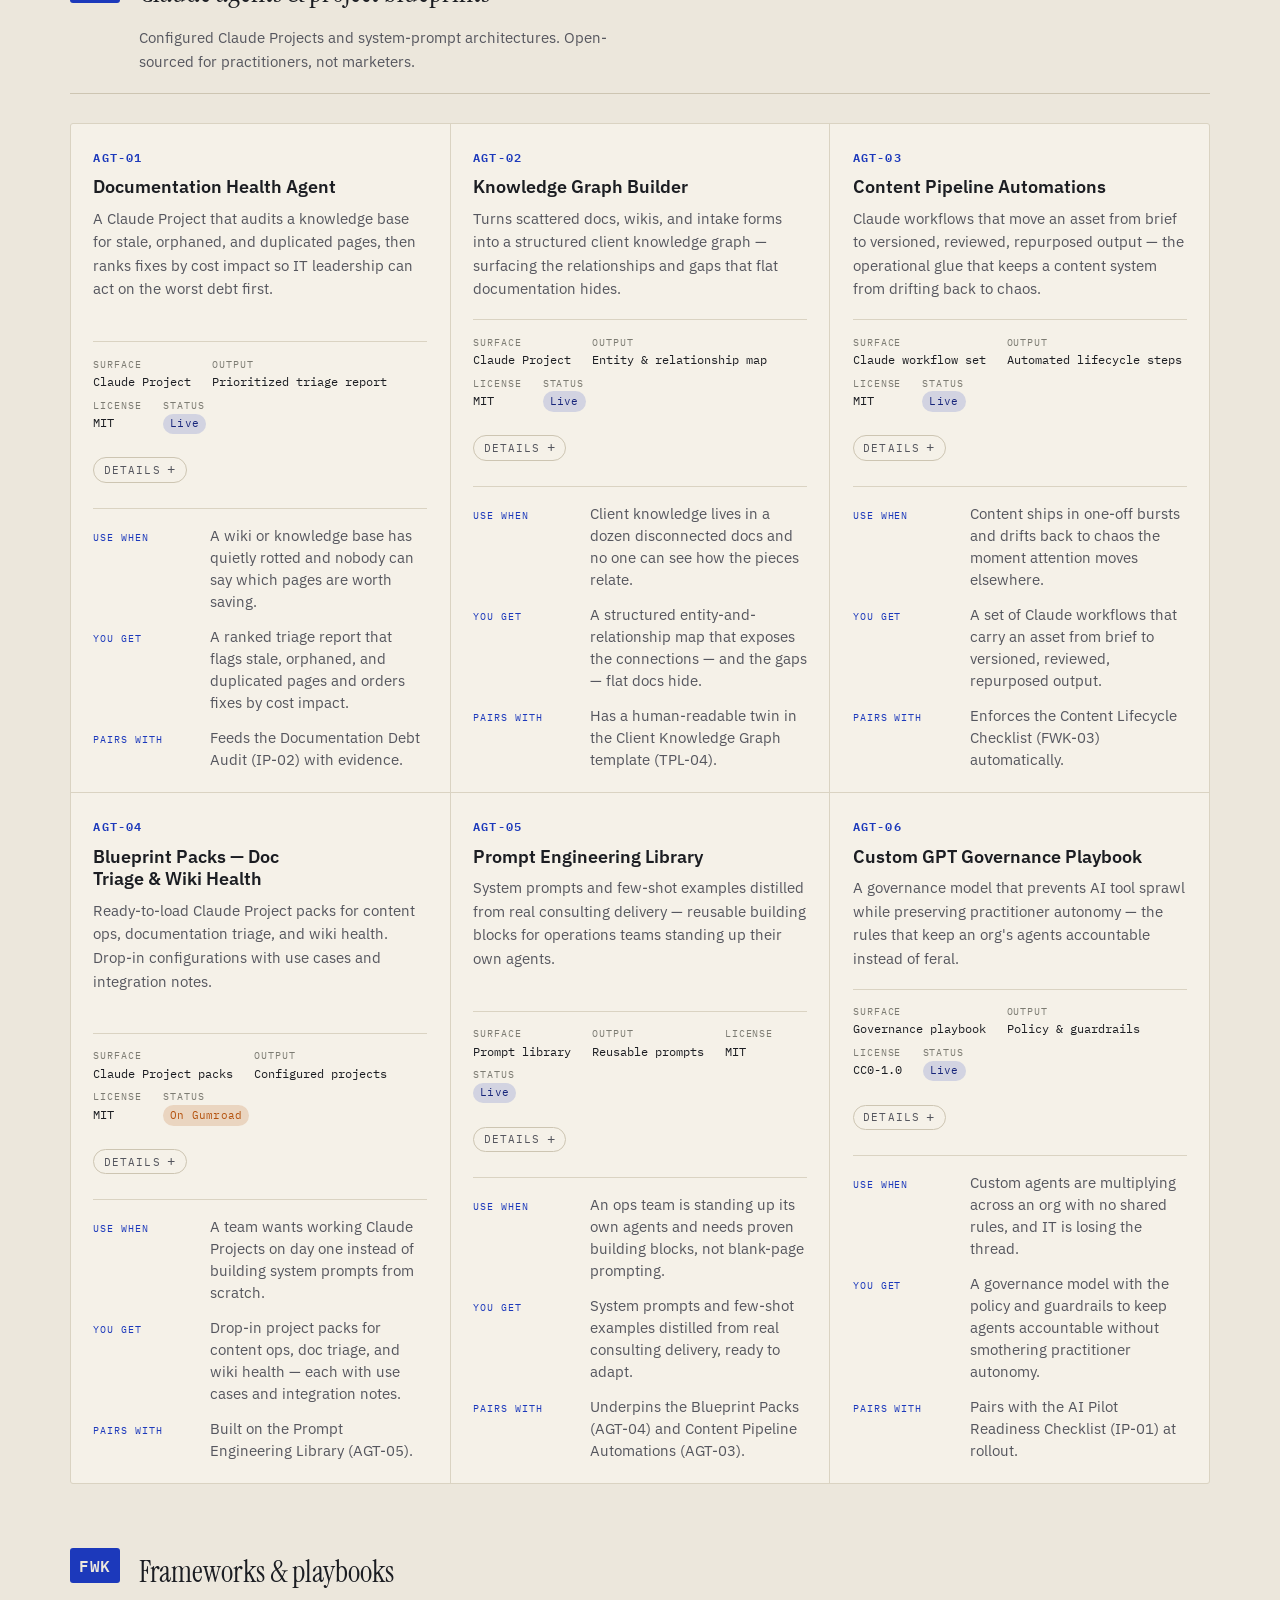
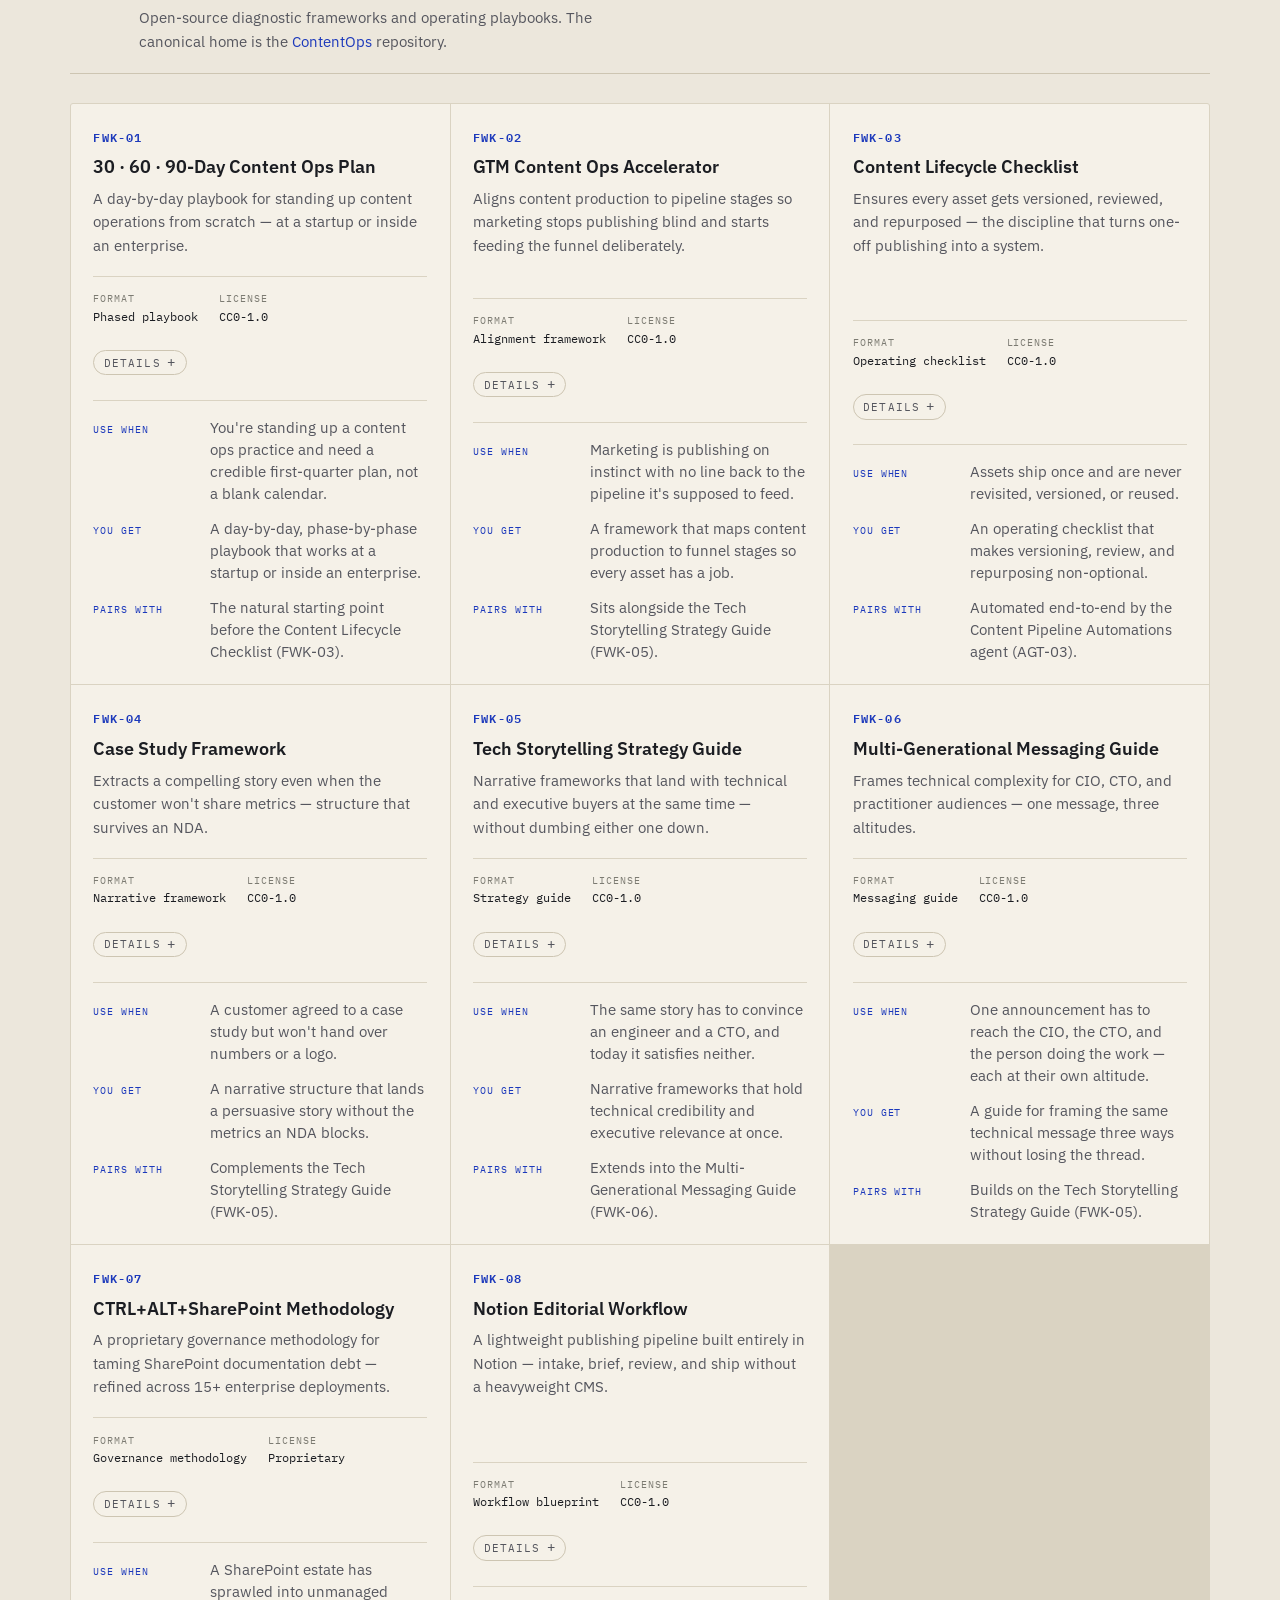
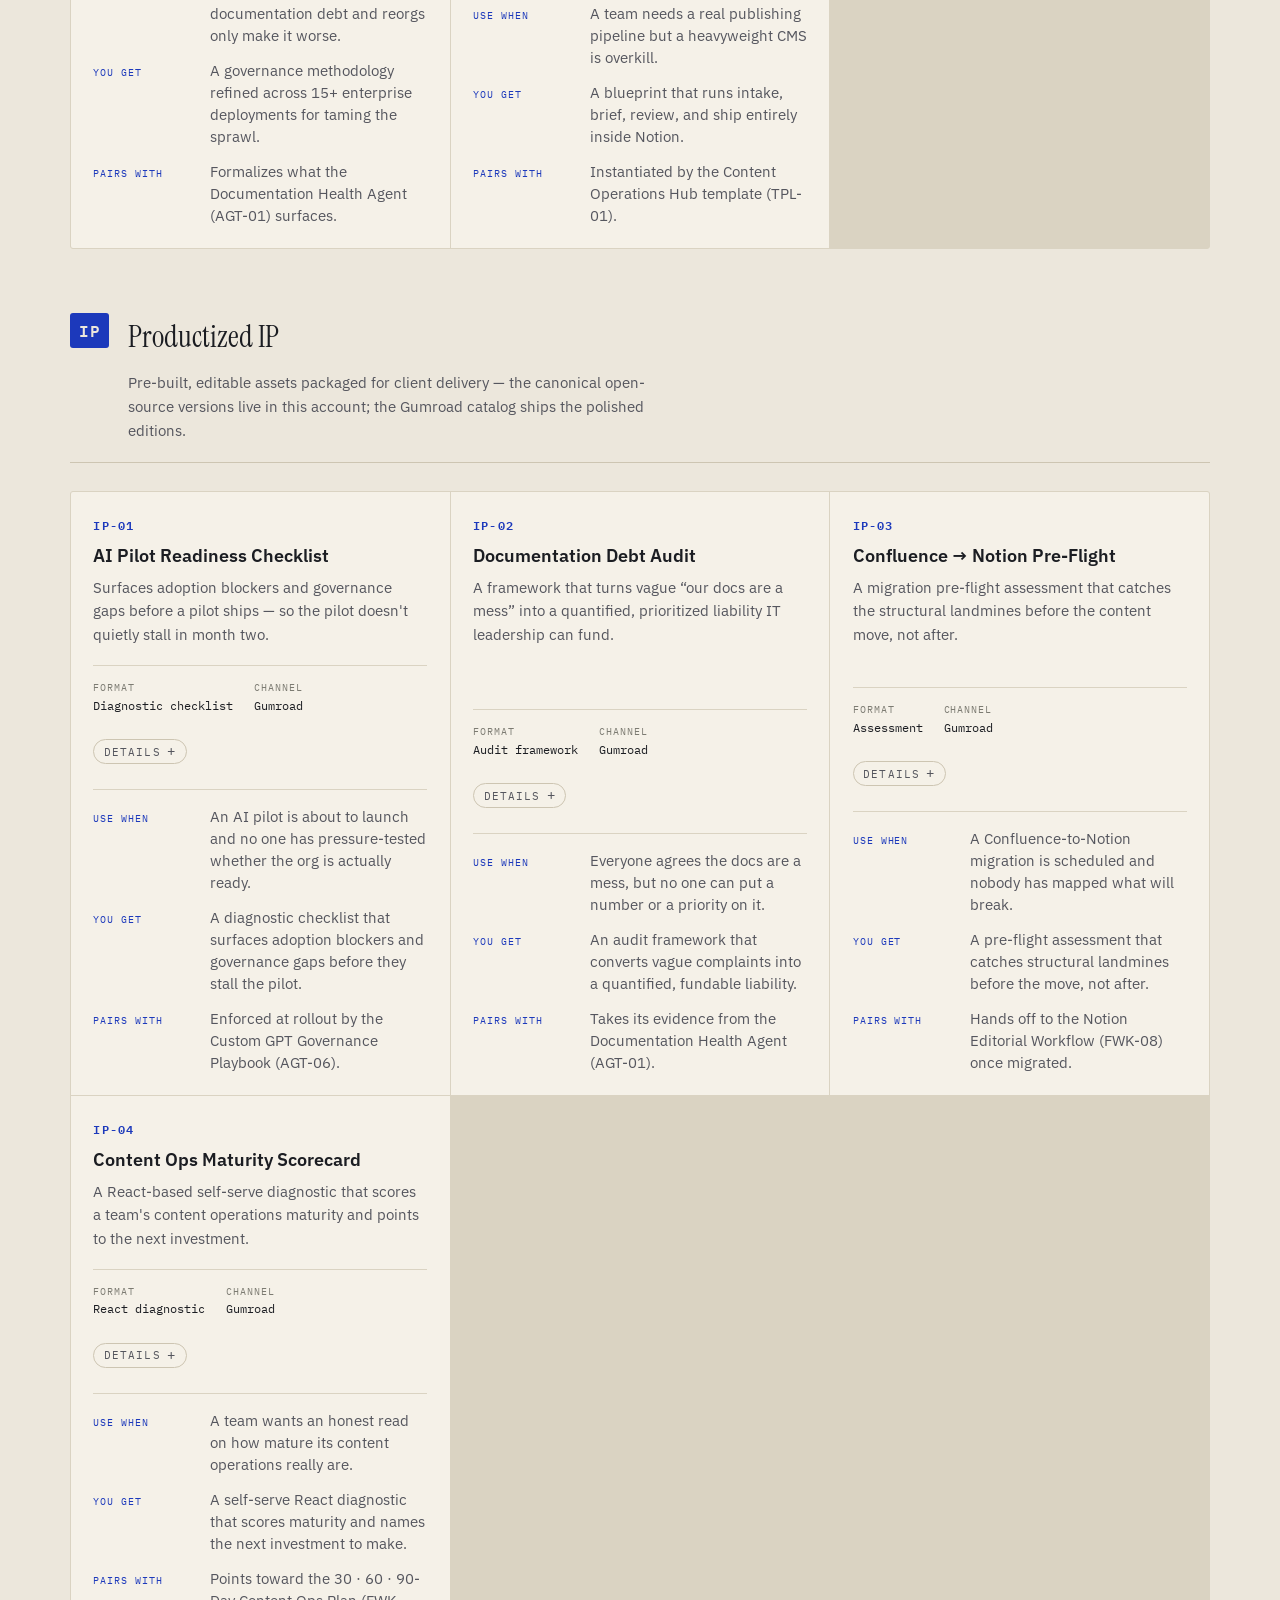
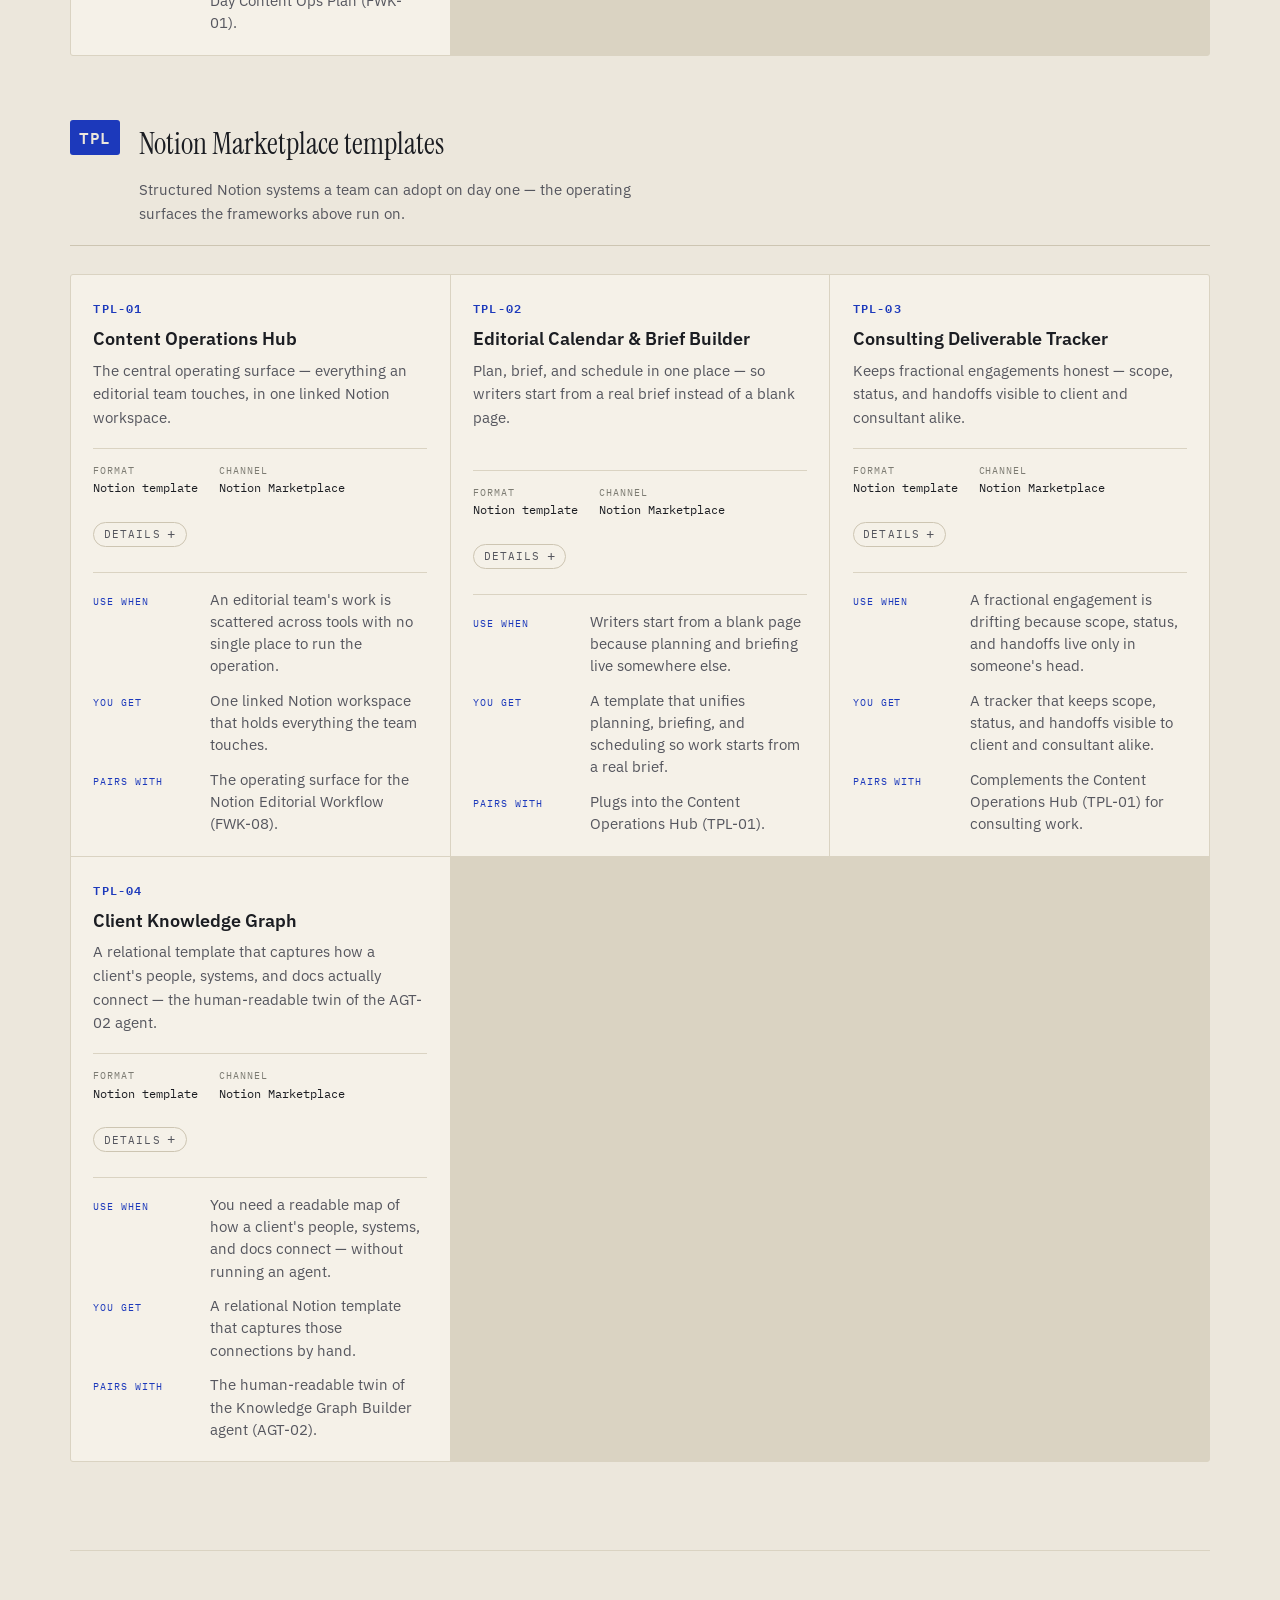
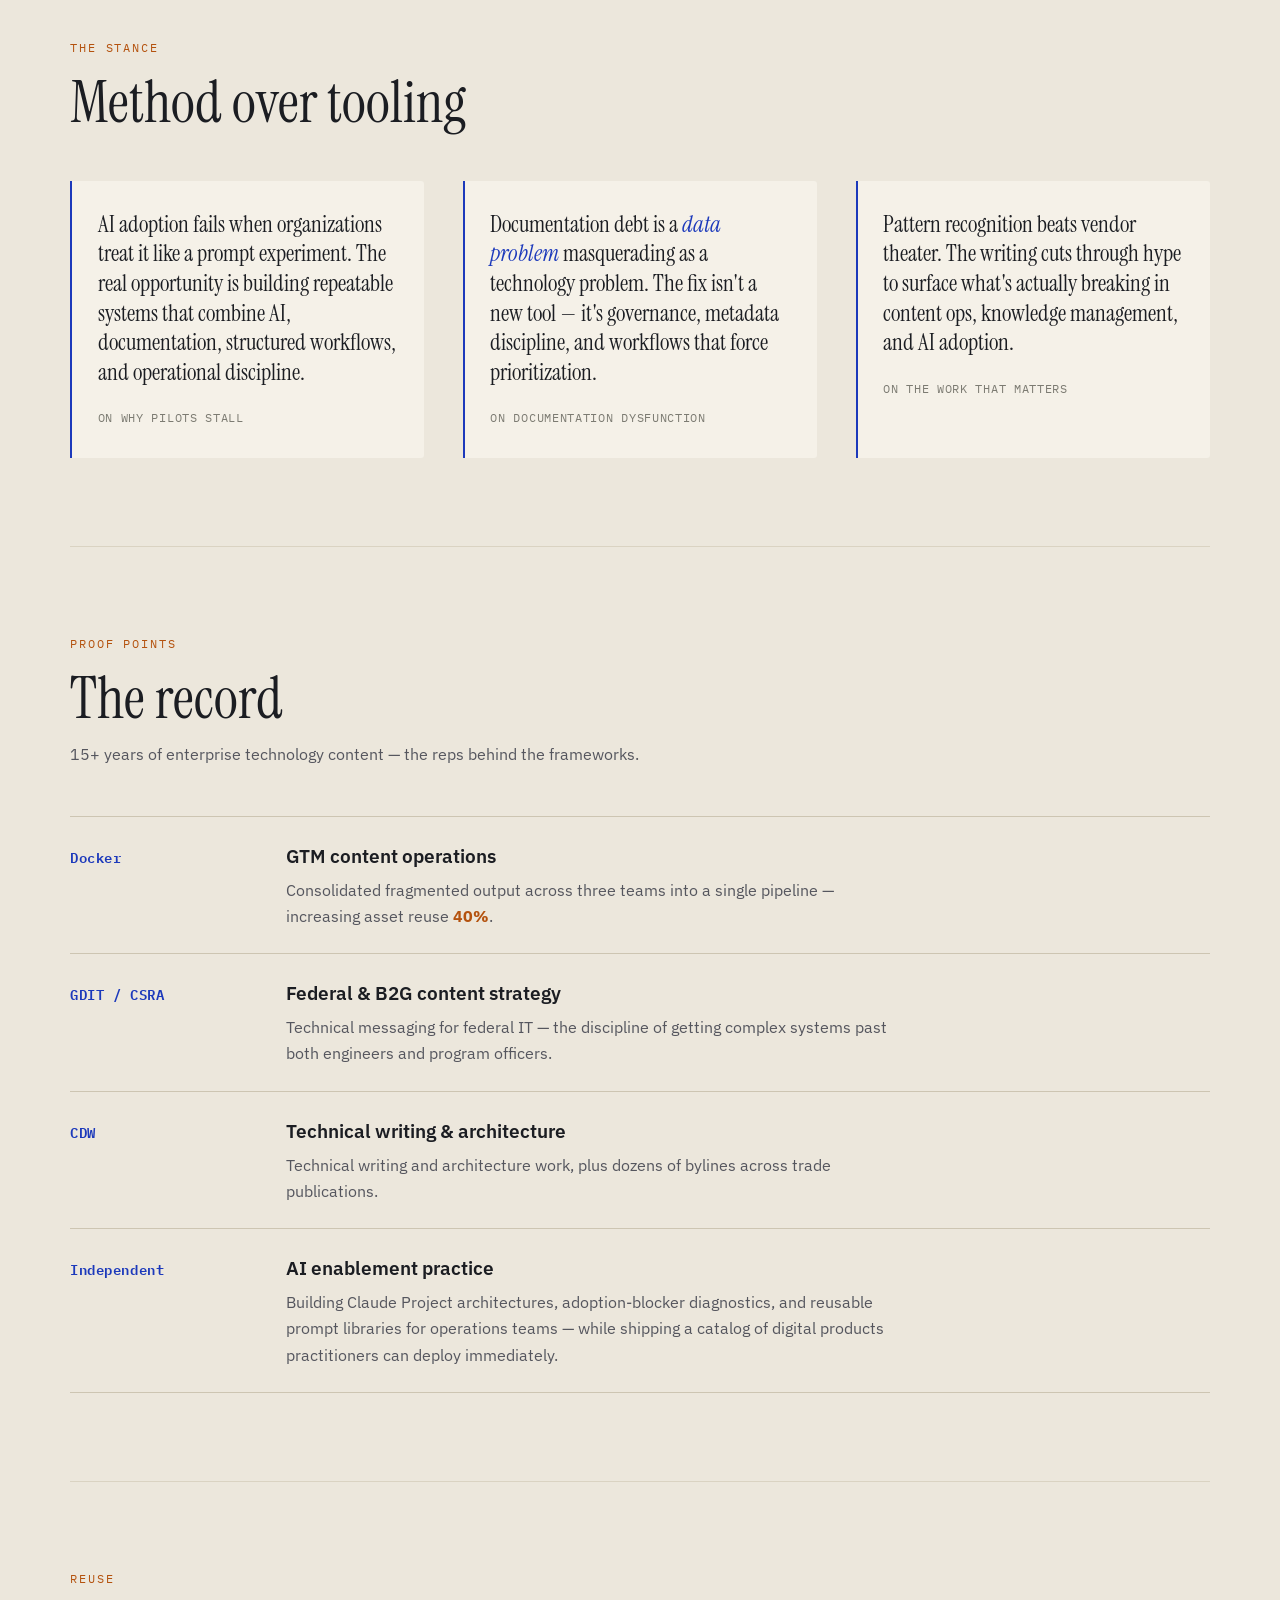
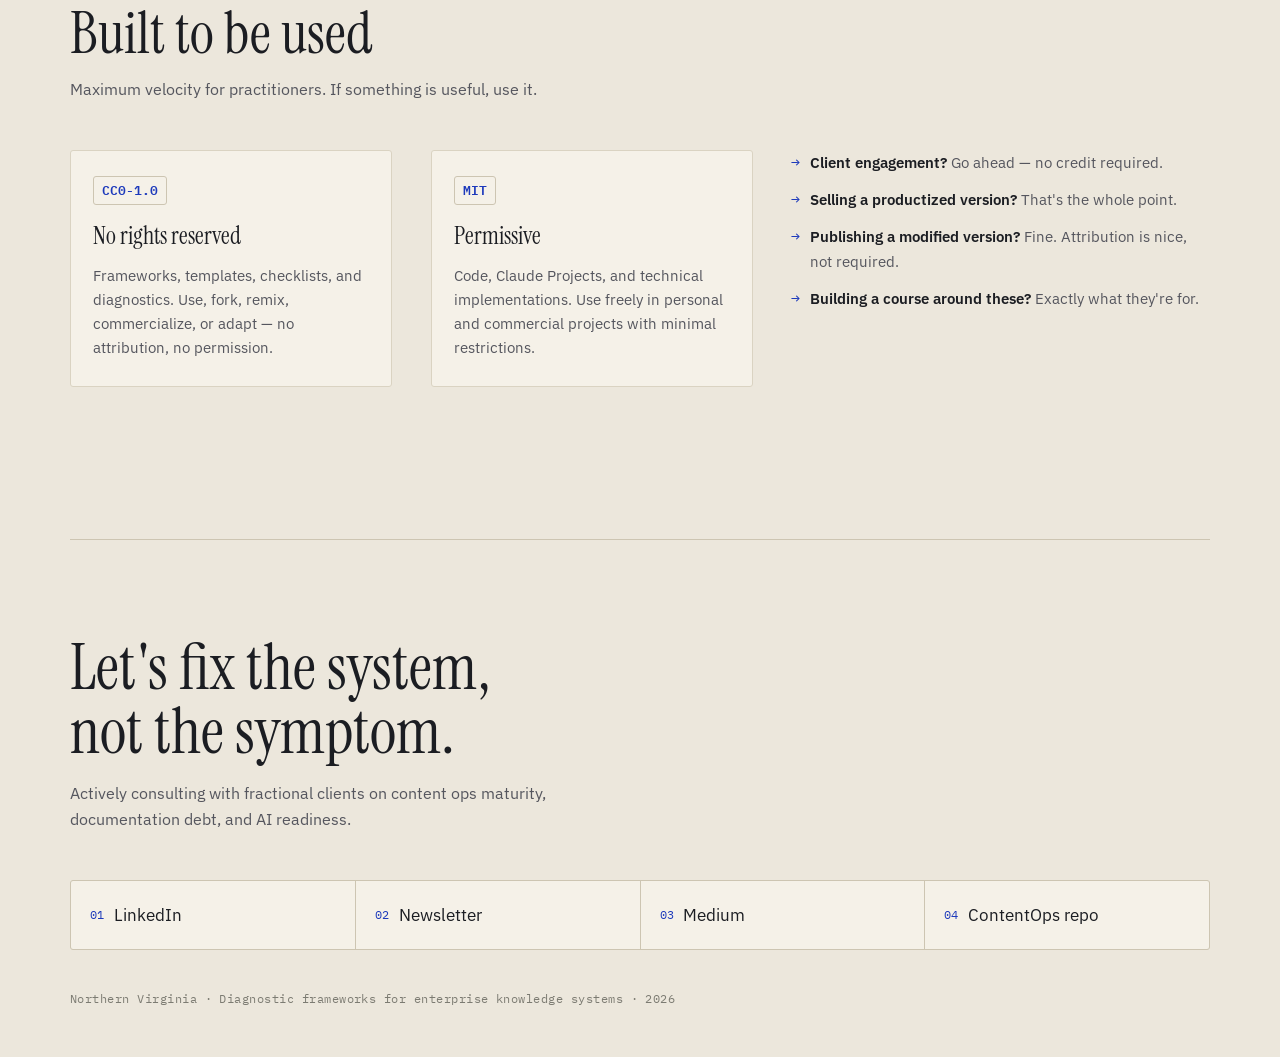
==== commit 4f58d548: "Make catalog data-driven; add search, counts, and detail views Refactor the agents/frameworks/IP/tem" ====
--- a/index.html
+++ b/index.html
@@ -93,17 +93,28 @@
         <p class="section-head__note">
           Every entry carries a classification prefix — <span class="mono">AGT</span> agents,
           <span class="mono">FWK</span> frameworks, <span class="mono">IP</span> productized
-          assets, <span class="mono">TPL</span> templates. Filter to narrow the shelf.
+          assets, <span class="mono">TPL</span> templates. Filter or search to narrow the shelf,
+          and open any entry for how it works and when to use it.
         </p>
       </div>
 
-      <div class="controls">
+      <div class="catalog__controls">
         <div class="filters" role="group" aria-label="Filter catalog by type">
-          <button class="chip is-active" data-filter="all" type="button">All</button>
-          <button class="chip" data-filter="agents" type="button">Claude agents</button>
-          <button class="chip" data-filter="frameworks" type="button">Frameworks</button>
-          <button class="chip" data-filter="ip" type="button">Productized IP</button>
-          <button class="chip" data-filter="templates" type="button">Templates</button>
+          <button class="chip is-active" data-filter="all" type="button">
+            All <span class="chip__n" data-count="all"></span>
+          </button>
+          <button class="chip" data-filter="agents" type="button">
+            Claude agents <span class="chip__n" data-count="agents"></span>
+          </button>
+          <button class="chip" data-filter="frameworks" type="button">
+            Frameworks <span class="chip__n" data-count="frameworks"></span>
+          </button>
+          <button class="chip" data-filter="ip" type="button">
+            Productized IP <span class="chip__n" data-count="ip"></span>
+          </button>
+          <button class="chip" data-filter="templates" type="button">
+            Templates <span class="chip__n" data-count="templates"></span>
+          </button>
         </div>
         <div class="search">
           <label class="search__label" for="catalog-search">Search</label>
@@ -111,15 +122,19 @@
             id="catalog-search"
             class="search__input"
             type="search"
-            inputmode="search"
+            placeholder="Filter by name, surface, or keyword…"
             autocomplete="off"
-            placeholder="Filter the index…  (press /)"
-            aria-label="Search the catalog by keyword"
+            spellcheck="false"
           />
-        </div>
-      </div>
-
-      <p class="count" id="catalog-count" aria-live="polite"></p>
+          <span class="search__count" id="result-count" aria-live="polite"></span>
+        </div>
+      </div>
+
+      <noscript>
+        <p class="empty">Enable JavaScript to browse, search, and filter the interactive
+        catalog — or read the full index in the
+        <a href="https://github.com/will-kelly/will-kelly#readme">README</a>.</p>
+      </noscript>
 
       <!-- AGENTS -->
       <div class="shelf" id="agents" data-group="agents">
@@ -129,87 +144,7 @@
           <p>Configured Claude Projects and system-prompt architectures. Open-sourced for
           practitioners, not marketers.</p>
         </div>
-        <div class="grid" data-cat="agents">
-
-          <article class="card" tabindex="0">
-            <div class="card__id">AGT-01</div>
-            <h4>Documentation Health Agent</h4>
-            <p>A Claude Project that audits a knowledge base for stale, orphaned, and duplicated
-            pages, then ranks fixes by cost impact so IT leadership can act on the worst debt first.</p>
-            <dl class="spec">
-              <div><dt>Surface</dt><dd>Claude Project</dd></div>
-              <div><dt>Output</dt><dd>Prioritized triage report</dd></div>
-              <div><dt>License</dt><dd>MIT</dd></div>
-              <div><dt>Status</dt><dd><span class="pill pill--live">Live</span></dd></div>
-            </dl>
-          </article>
-
-          <article class="card" tabindex="0">
-            <div class="card__id">AGT-02</div>
-            <h4>Knowledge Graph Builder</h4>
-            <p>Turns scattered docs, wikis, and intake forms into a structured client knowledge
-            graph — surfacing the relationships and gaps that flat documentation hides.</p>
-            <dl class="spec">
-              <div><dt>Surface</dt><dd>Claude Project</dd></div>
-              <div><dt>Output</dt><dd>Entity &amp; relationship map</dd></div>
-              <div><dt>License</dt><dd>MIT</dd></div>
-              <div><dt>Status</dt><dd><span class="pill pill--live">Live</span></dd></div>
-            </dl>
-          </article>
-
-          <article class="card" tabindex="0">
-            <div class="card__id">AGT-03</div>
-            <h4>Content Pipeline Automations</h4>
-            <p>Claude workflows that move an asset from brief to versioned, reviewed, repurposed
-            output — the operational glue that keeps a content system from drifting back to chaos.</p>
-            <dl class="spec">
-              <div><dt>Surface</dt><dd>Claude workflow set</dd></div>
-              <div><dt>Output</dt><dd>Automated lifecycle steps</dd></div>
-              <div><dt>License</dt><dd>MIT</dd></div>
-              <div><dt>Status</dt><dd><span class="pill pill--live">Live</span></dd></div>
-            </dl>
-          </article>
-
-          <article class="card" tabindex="0">
-            <div class="card__id">AGT-04</div>
-            <h4>Blueprint Packs — Doc Triage &amp; Wiki Health</h4>
-            <p>Ready-to-load Claude Project packs for content ops, documentation triage, and wiki
-            health. Drop-in configurations with use cases and integration notes.</p>
-            <dl class="spec">
-              <div><dt>Surface</dt><dd>Claude Project packs</dd></div>
-              <div><dt>Output</dt><dd>Configured projects</dd></div>
-              <div><dt>License</dt><dd>MIT</dd></div>
-              <div><dt>Status</dt><dd><span class="pill pill--ship">On Gumroad</span></dd></div>
-            </dl>
-          </article>
-
-          <article class="card" tabindex="0">
-            <div class="card__id">AGT-05</div>
-            <h4>Prompt Engineering Library</h4>
-            <p>System prompts and few-shot examples distilled from real consulting delivery —
-            reusable building blocks for operations teams standing up their own agents.</p>
-            <dl class="spec">
-              <div><dt>Surface</dt><dd>Prompt library</dd></div>
-              <div><dt>Output</dt><dd>Reusable prompts</dd></div>
-              <div><dt>License</dt><dd>MIT</dd></div>
-              <div><dt>Status</dt><dd><span class="pill pill--live">Live</span></dd></div>
-            </dl>
-          </article>
-
-          <article class="card" tabindex="0">
-            <div class="card__id">AGT-06</div>
-            <h4>Custom GPT Governance Playbook</h4>
-            <p>A governance model that prevents AI tool sprawl while preserving practitioner
-            autonomy — the rules that keep an org's agents accountable instead of feral.</p>
-            <dl class="spec">
-              <div><dt>Surface</dt><dd>Governance playbook</dd></div>
-              <div><dt>Output</dt><dd>Policy &amp; guardrails</dd></div>
-              <div><dt>License</dt><dd>CC0-1.0</dd></div>
-              <div><dt>Status</dt><dd><span class="pill pill--live">Live</span></dd></div>
-            </dl>
-          </article>
-
-        </div>
+        <div class="grid" data-cat="agents"></div>
       </div>
 
       <!-- FRAMEWORKS -->
@@ -220,97 +155,7 @@
           <p>Open-source diagnostic frameworks and operating playbooks. The canonical home is the
           <a href="https://github.com/will-kelly/ContentOps">ContentOps</a> repository.</p>
         </div>
-        <div class="grid" data-cat="frameworks">
-
-          <article class="card" tabindex="0">
-            <div class="card__id">FWK-01</div>
-            <h4>30 · 60 · 90-Day Content Ops Plan</h4>
-            <p>A day-by-day playbook for standing up content operations from scratch — at a
-            startup or inside an enterprise.</p>
-            <dl class="spec">
-              <div><dt>Format</dt><dd>Phased playbook</dd></div>
-              <div><dt>License</dt><dd>CC0-1.0</dd></div>
-            </dl>
-          </article>
-
-          <article class="card" tabindex="0">
-            <div class="card__id">FWK-02</div>
-            <h4>GTM Content Ops Accelerator</h4>
-            <p>Aligns content production to pipeline stages so marketing stops publishing blind and
-            starts feeding the funnel deliberately.</p>
-            <dl class="spec">
-              <div><dt>Format</dt><dd>Alignment framework</dd></div>
-              <div><dt>License</dt><dd>CC0-1.0</dd></div>
-            </dl>
-          </article>
-
-          <article class="card" tabindex="0">
-            <div class="card__id">FWK-03</div>
-            <h4>Content Lifecycle Checklist</h4>
-            <p>Ensures every asset gets versioned, reviewed, and repurposed — the discipline that
-            turns one-off publishing into a system.</p>
-            <dl class="spec">
-              <div><dt>Format</dt><dd>Operating checklist</dd></div>
-              <div><dt>License</dt><dd>CC0-1.0</dd></div>
-            </dl>
-          </article>
-
-          <article class="card" tabindex="0">
-            <div class="card__id">FWK-04</div>
-            <h4>Case Study Framework</h4>
-            <p>Extracts a compelling story even when the customer won't share metrics — structure
-            that survives an NDA.</p>
-            <dl class="spec">
-              <div><dt>Format</dt><dd>Narrative framework</dd></div>
-              <div><dt>License</dt><dd>CC0-1.0</dd></div>
-            </dl>
-          </article>
-
-          <article class="card" tabindex="0">
-            <div class="card__id">FWK-05</div>
-            <h4>Tech Storytelling Strategy Guide</h4>
-            <p>Narrative frameworks that land with technical and executive buyers at the same time
-            — without dumbing either one down.</p>
-            <dl class="spec">
-              <div><dt>Format</dt><dd>Strategy guide</dd></div>
-              <div><dt>License</dt><dd>CC0-1.0</dd></div>
-            </dl>
-          </article>
-
-          <article class="card" tabindex="0">
-            <div class="card__id">FWK-06</div>
-            <h4>Multi-Generational Messaging Guide</h4>
-            <p>Frames technical complexity for CIO, CTO, and practitioner audiences — one message,
-            three altitudes.</p>
-            <dl class="spec">
-              <div><dt>Format</dt><dd>Messaging guide</dd></div>
-              <div><dt>License</dt><dd>CC0-1.0</dd></div>
-            </dl>
-          </article>
-
-          <article class="card" tabindex="0">
-            <div class="card__id">FWK-07</div>
-            <h4>CTRL+ALT+SharePoint Methodology</h4>
-            <p>A proprietary governance methodology for taming SharePoint documentation debt —
-            refined across 15+ enterprise deployments.</p>
-            <dl class="spec">
-              <div><dt>Format</dt><dd>Governance methodology</dd></div>
-              <div><dt>License</dt><dd>Proprietary</dd></div>
-            </dl>
-          </article>
-
-          <article class="card" tabindex="0">
-            <div class="card__id">FWK-08</div>
-            <h4>Notion Editorial Workflow</h4>
-            <p>A lightweight publishing pipeline built entirely in Notion — intake, brief, review,
-            and ship without a heavyweight CMS.</p>
-            <dl class="spec">
-              <div><dt>Format</dt><dd>Workflow blueprint</dd></div>
-              <div><dt>License</dt><dd>CC0-1.0</dd></div>
-            </dl>
-          </article>
-
-        </div>
+        <div class="grid" data-cat="frameworks"></div>
       </div>
 
       <!-- PRODUCTIZED IP -->
@@ -321,53 +166,7 @@
           <p>Pre-built, editable assets packaged for client delivery — the canonical open-source
           versions live in this account; the Gumroad catalog ships the polished editions.</p>
         </div>
-        <div class="grid" data-cat="ip">
-
-          <article class="card" tabindex="0">
-            <div class="card__id">IP-01</div>
-            <h4>AI Pilot Readiness Checklist</h4>
-            <p>Surfaces adoption blockers and governance gaps before a pilot ships — so the pilot
-            doesn't quietly stall in month two.</p>
-            <dl class="spec">
-              <div><dt>Format</dt><dd>Diagnostic checklist</dd></div>
-              <div><dt>Channel</dt><dd>Gumroad</dd></div>
-            </dl>
-          </article>
-
-          <article class="card" tabindex="0">
-            <div class="card__id">IP-02</div>
-            <h4>Documentation Debt Audit</h4>
-            <p>A framework that turns vague "our docs are a mess" into a quantified, prioritized
-            liability IT leadership can fund.</p>
-            <dl class="spec">
-              <div><dt>Format</dt><dd>Audit framework</dd></div>
-              <div><dt>Channel</dt><dd>Gumroad</dd></div>
-            </dl>
-          </article>
-
-          <article class="card" tabindex="0">
-            <div class="card__id">IP-03</div>
-            <h4>Confluence → Notion Pre-Flight</h4>
-            <p>A migration pre-flight assessment that catches the structural landmines before the
-            content move, not after.</p>
-            <dl class="spec">
-              <div><dt>Format</dt><dd>Assessment</dd></div>
-              <div><dt>Channel</dt><dd>Gumroad</dd></div>
-            </dl>
-          </article>
-
-          <article class="card" tabindex="0">
-            <div class="card__id">IP-04</div>
-            <h4>Content Ops Maturity Scorecard</h4>
-            <p>A React-based self-serve diagnostic that scores a team's content operations maturity
-            and points to the next investment.</p>
-            <dl class="spec">
-              <div><dt>Format</dt><dd>React diagnostic</dd></div>
-              <div><dt>Channel</dt><dd>Gumroad</dd></div>
-            </dl>
-          </article>
-
-        </div>
+        <div class="grid" data-cat="ip"></div>
       </div>
 
       <!-- TEMPLATES -->
@@ -378,56 +177,10 @@
           <p>Structured Notion systems a team can adopt on day one — the operating surfaces the
           frameworks above run on.</p>
         </div>
-        <div class="grid" data-cat="templates">
-
-          <article class="card" tabindex="0">
-            <div class="card__id">TPL-01</div>
-            <h4>Content Operations Hub</h4>
-            <p>The central operating surface — everything an editorial team touches, in one linked
-            Notion workspace.</p>
-            <dl class="spec">
-              <div><dt>Format</dt><dd>Notion template</dd></div>
-              <div><dt>Channel</dt><dd>Notion Marketplace</dd></div>
-            </dl>
-          </article>
-
-          <article class="card" tabindex="0">
-            <div class="card__id">TPL-02</div>
-            <h4>Editorial Calendar &amp; Brief Builder</h4>
-            <p>Plan, brief, and schedule in one place — so writers start from a real brief instead
-            of a blank page.</p>
-            <dl class="spec">
-              <div><dt>Format</dt><dd>Notion template</dd></div>
-              <div><dt>Channel</dt><dd>Notion Marketplace</dd></div>
-            </dl>
-          </article>
-
-          <article class="card" tabindex="0">
-            <div class="card__id">TPL-03</div>
-            <h4>Consulting Deliverable Tracker</h4>
-            <p>Keeps fractional engagements honest — scope, status, and handoffs visible to client
-            and consultant alike.</p>
-            <dl class="spec">
-              <div><dt>Format</dt><dd>Notion template</dd></div>
-              <div><dt>Channel</dt><dd>Notion Marketplace</dd></div>
-            </dl>
-          </article>
-
-          <article class="card" tabindex="0">
-            <div class="card__id">TPL-04</div>
-            <h4>Client Knowledge Graph</h4>
-            <p>A relational template that captures how a client's people, systems, and docs
-            actually connect — the human-readable twin of the AGT-02 agent.</p>
-            <dl class="spec">
-              <div><dt>Format</dt><dd>Notion template</dd></div>
-              <div><dt>Channel</dt><dd>Notion Marketplace</dd></div>
-            </dl>
-          </article>
-
-        </div>
-      </div>
-
-      <p class="empty" id="empty-state" hidden>No entries match — try a different keyword or filter.</p>
+        <div class="grid" data-cat="templates"></div>
+      </div>
+
+      <p class="empty" id="empty-state" hidden>No entries match — try a different filter or search.</p>
     </section>
 
     <!-- METHOD -->
--- a/styles.css
+++ b/styles.css
@@ -206,30 +206,43 @@
 /* ---------- catalog ---------- */
 .catalog { padding: clamp(3rem, 7vw, 5.5rem) 0; border-top: 1px solid var(--line-soft); }
 
-.controls {
-  display: flex; flex-wrap: wrap; align-items: center; justify-content: space-between;
-  gap: 1rem 1.5rem; margin-bottom: 1rem;
-}
+.catalog__controls {
+  display: flex; flex-wrap: wrap; gap: 1.2rem 1.6rem;
+  align-items: center; justify-content: space-between;
+  margin-bottom: 2.5rem;
+}
+
 .filters { display: flex; flex-wrap: wrap; gap: .6rem; }
 .chip {
   font-family: var(--mono); font-size: .78rem; letter-spacing: .02em;
   background: transparent; border: 1px solid var(--line); color: var(--ink-soft);
   padding: .5rem .95rem; border-radius: 100px; cursor: pointer;
   transition: all .18s ease;
+  display: inline-flex; align-items: center; gap: .45rem;
 }
 .chip:hover { border-color: var(--accent); color: var(--accent); }
 .chip.is-active { background: var(--ink); color: var(--paper); border-color: var(--ink); }
+.chip__n {
+  font-size: .68rem; color: var(--ink-faint);
+  border: 1px solid var(--line-soft); border-radius: 100px;
+  padding: 0 .38rem; min-width: 1.2rem; text-align: center;
+}
+.chip:hover .chip__n { color: var(--accent); border-color: var(--accent); }
+.chip.is-active .chip__n {
+  color: var(--paper); border-color: color-mix(in srgb, var(--paper) 45%, transparent);
+}
 
 /* ---------- search ---------- */
-.search { position: relative; display: flex; align-items: center; }
+.search { display: flex; align-items: center; gap: .7rem; flex: 1 1 16rem; max-width: 24rem; margin-left: auto; }
 .search__label {
-  position: absolute; width: 1px; height: 1px; padding: 0; margin: -1px;
-  overflow: hidden; clip: rect(0 0 0 0); white-space: nowrap; border: 0;
+  font-family: var(--mono); font-size: .68rem; letter-spacing: .12em;
+  text-transform: uppercase; color: var(--ink-faint);
 }
 .search__input {
-  font-family: var(--mono); font-size: .8rem; color: var(--ink);
+  flex: 1; min-width: 0;
+  font-family: var(--mono); font-size: .82rem; color: var(--ink);
   background: var(--surface); border: 1px solid var(--line);
-  padding: .5rem .95rem; border-radius: 100px; width: min(20rem, 62vw);
+  border-radius: 100px; padding: .55rem .95rem;
   transition: border-color .18s, box-shadow .18s;
 }
 .search__input::placeholder { color: var(--ink-faint); }
@@ -237,16 +250,13 @@
   outline: none; border-color: var(--accent);
   box-shadow: 0 0 0 3px color-mix(in srgb, var(--accent) 18%, transparent);
 }
-.search__input::-webkit-search-cancel-button { cursor: pointer; }
-
-.count {
-  font-family: var(--mono); font-size: .72rem; letter-spacing: .08em;
-  text-transform: uppercase; color: var(--ink-faint);
-  margin: 0 0 2.4rem;
-}
-@media (max-width: 560px) {
-  .controls { align-items: stretch; }
-  .search, .search__input { width: 100%; }
+.search__count {
+  font-family: var(--mono); font-size: .7rem; color: var(--ink-faint);
+  white-space: nowrap;
+}
+@media (max-width: 720px) {
+  .search { margin-left: 0; max-width: none; }
+  .search__label { display: none; }
 }
 
 .shelf { margin-top: clamp(2.5rem, 6vw, 4rem); scroll-margin-top: 5rem; }
@@ -303,6 +313,33 @@
 .pill--ship { background: color-mix(in srgb, var(--signal) 18%, transparent); color: var(--signal); }
 :root[data-theme="dark"] .pill--live,
 :root[data-theme="dark"] .pill--ship { color: var(--ink); }
+
+/* ---------- card detail (expandable) ---------- */
+.card__toggle {
+  margin-top: .9rem; align-self: flex-start;
+  display: inline-flex; align-items: center; gap: .4rem;
+  font-family: var(--mono); font-size: .68rem; letter-spacing: .1em;
+  text-transform: uppercase; color: var(--ink-soft);
+  background: transparent; border: 1px solid var(--line);
+  padding: .3rem .6rem; border-radius: 100px; cursor: pointer;
+  transition: border-color .18s, color .18s;
+}
+.card__toggle:hover { border-color: var(--accent); color: var(--accent); }
+.card__toggle-icon { font-size: .85rem; line-height: 1; }
+.card.is-open .card__toggle { border-color: var(--accent); color: var(--accent); }
+
+.card__more {
+  margin-top: 1rem; padding-top: 1rem;
+  border-top: 1px solid var(--line-soft);
+  display: flex; flex-direction: column; gap: .8rem;
+}
+.more__row { display: grid; grid-template-columns: 6.5rem 1fr; gap: .2rem .8rem; align-items: baseline; }
+.more__k {
+  font-family: var(--mono); font-size: .6rem; letter-spacing: .1em;
+  text-transform: uppercase; color: var(--accent);
+}
+.more__v { margin: 0; font-size: .86rem; color: var(--ink-soft); line-height: 1.5; }
+@media (max-width: 420px) { .more__row { grid-template-columns: 1fr; } }
 
 .card.is-hidden { display: none; }
 .shelf.is-hidden { display: none; }
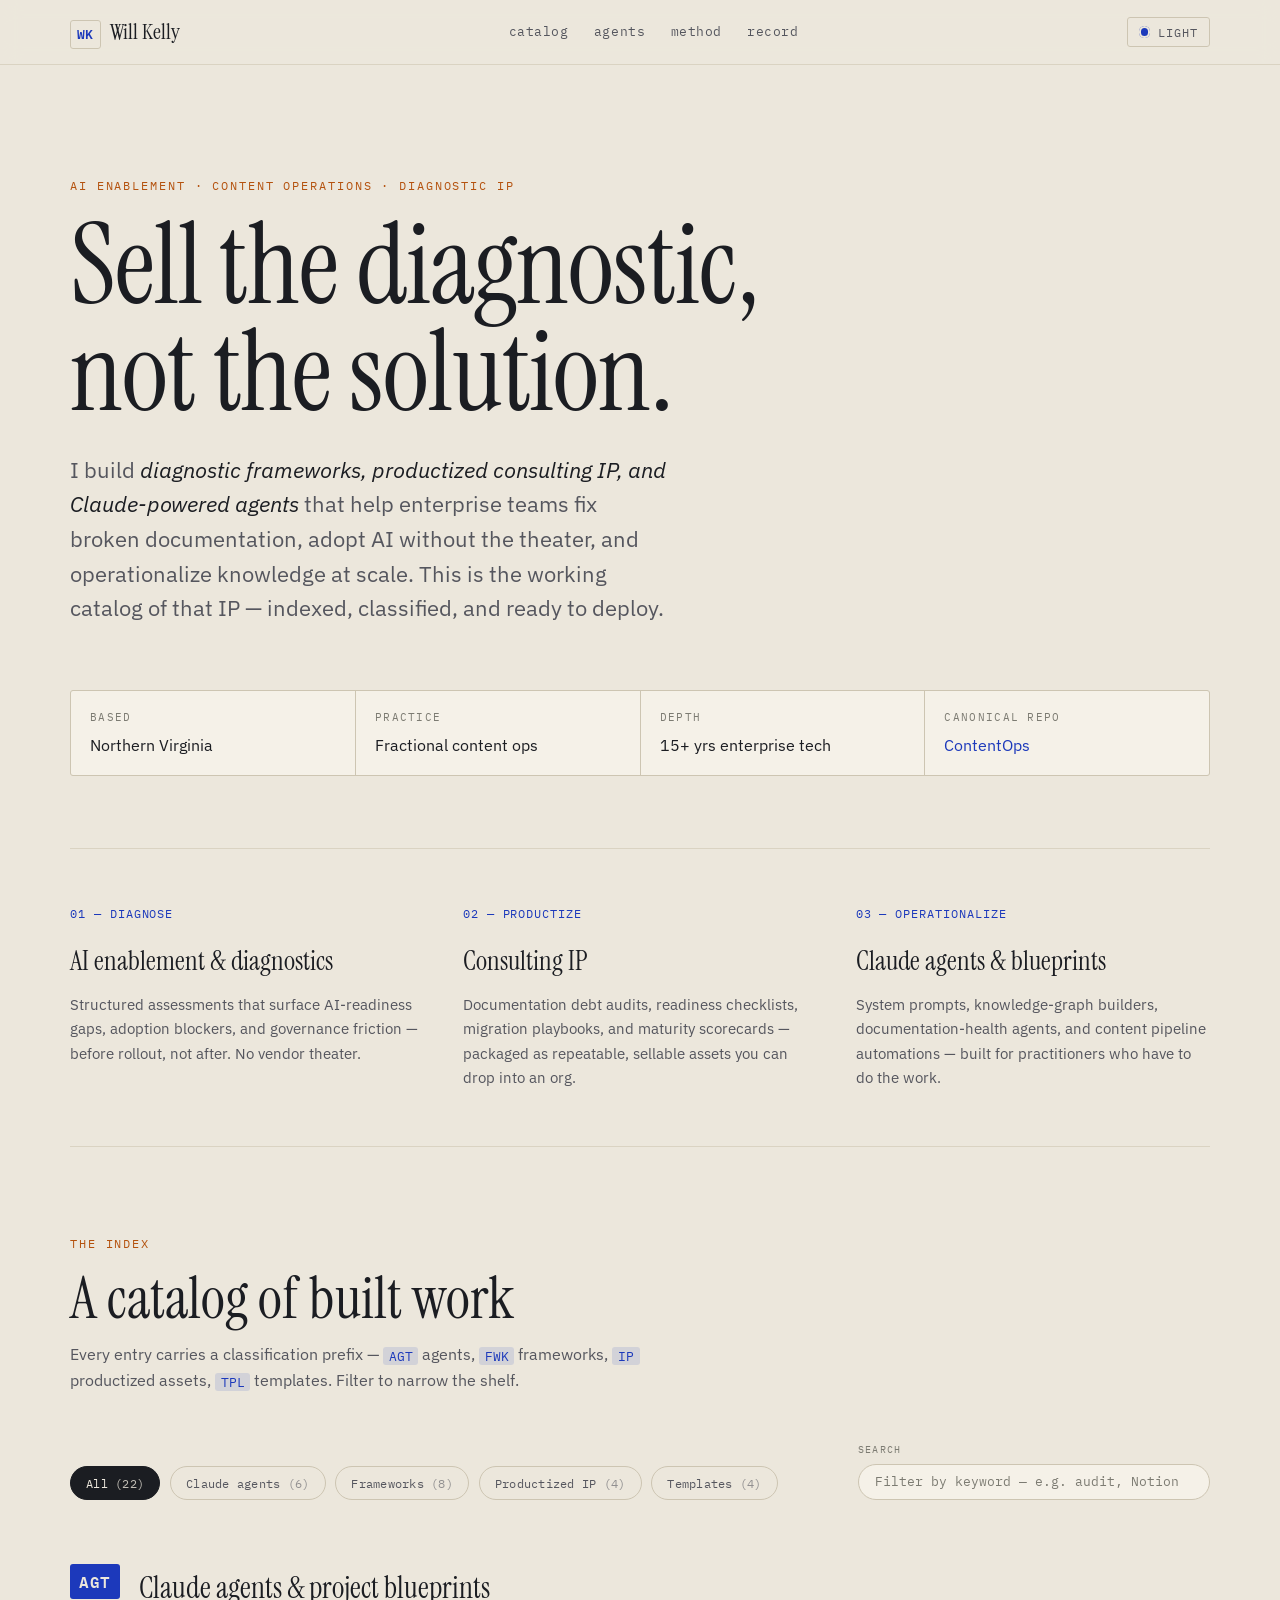
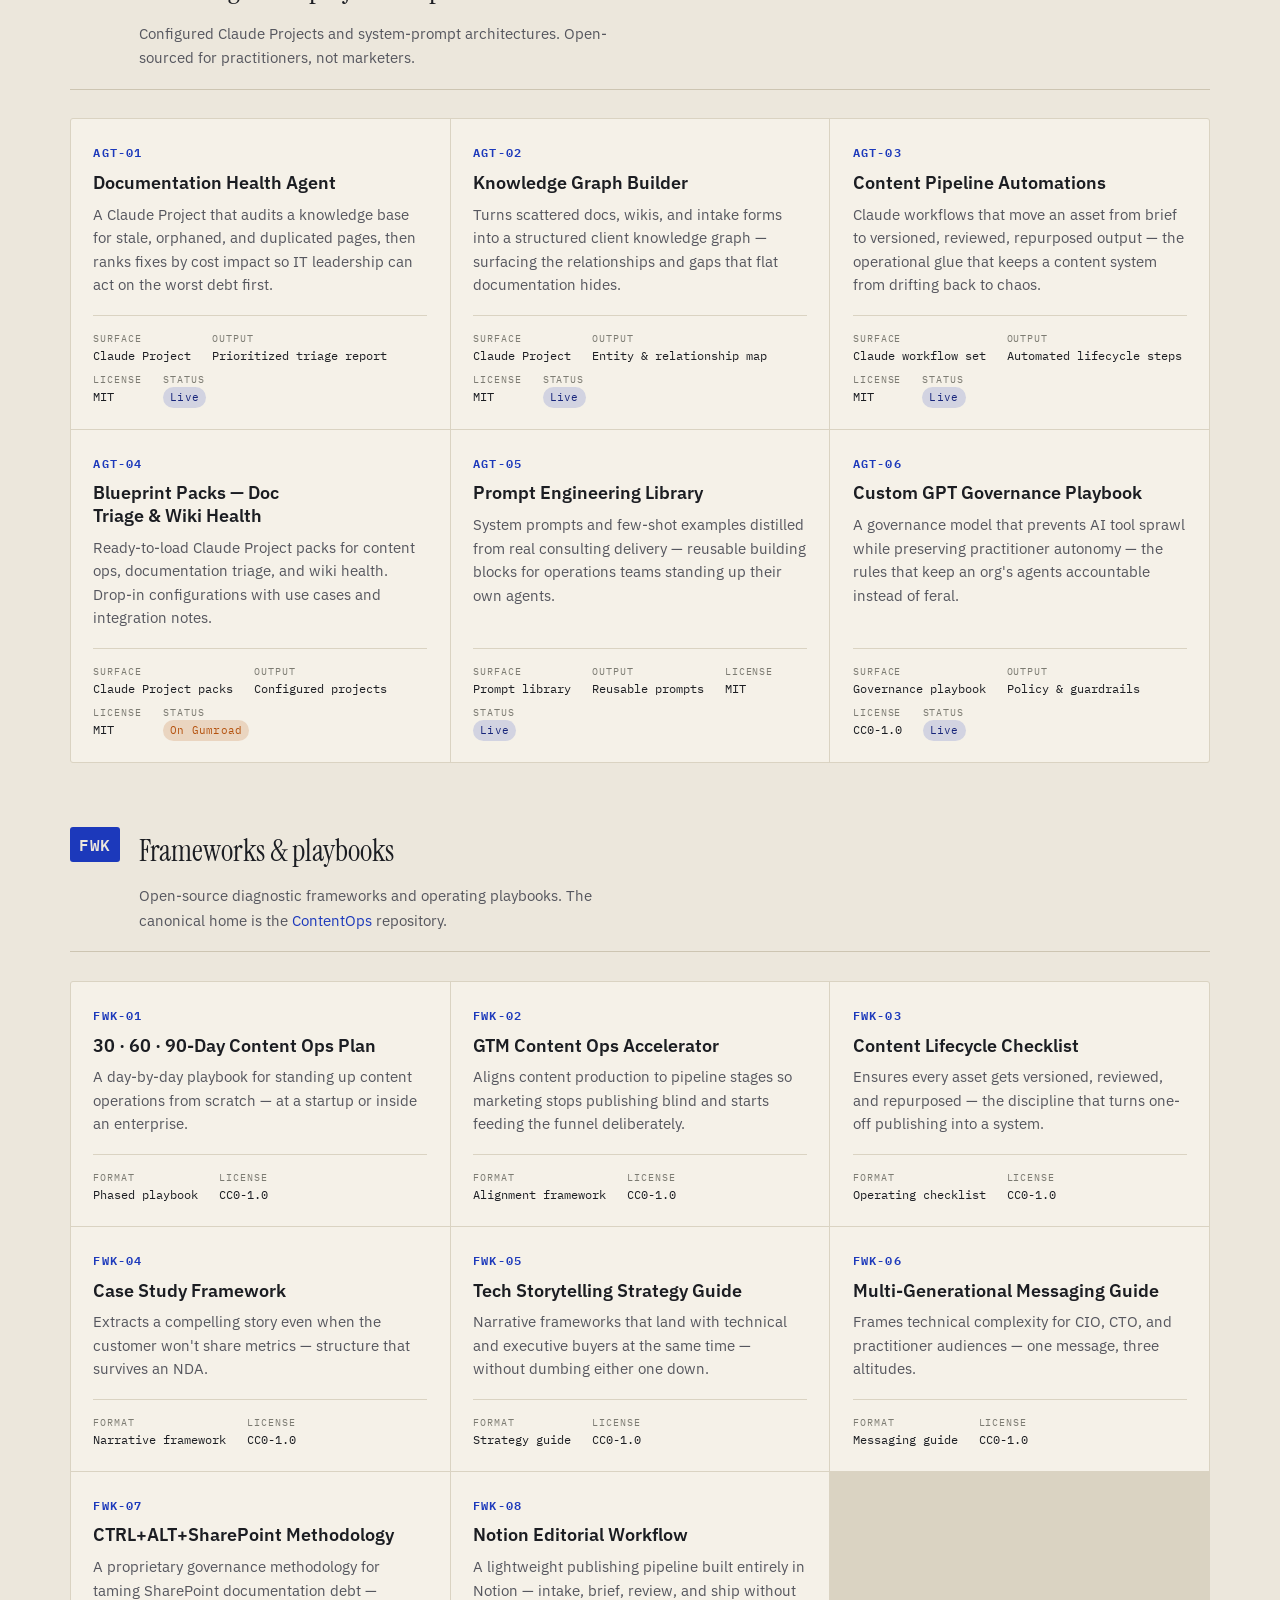
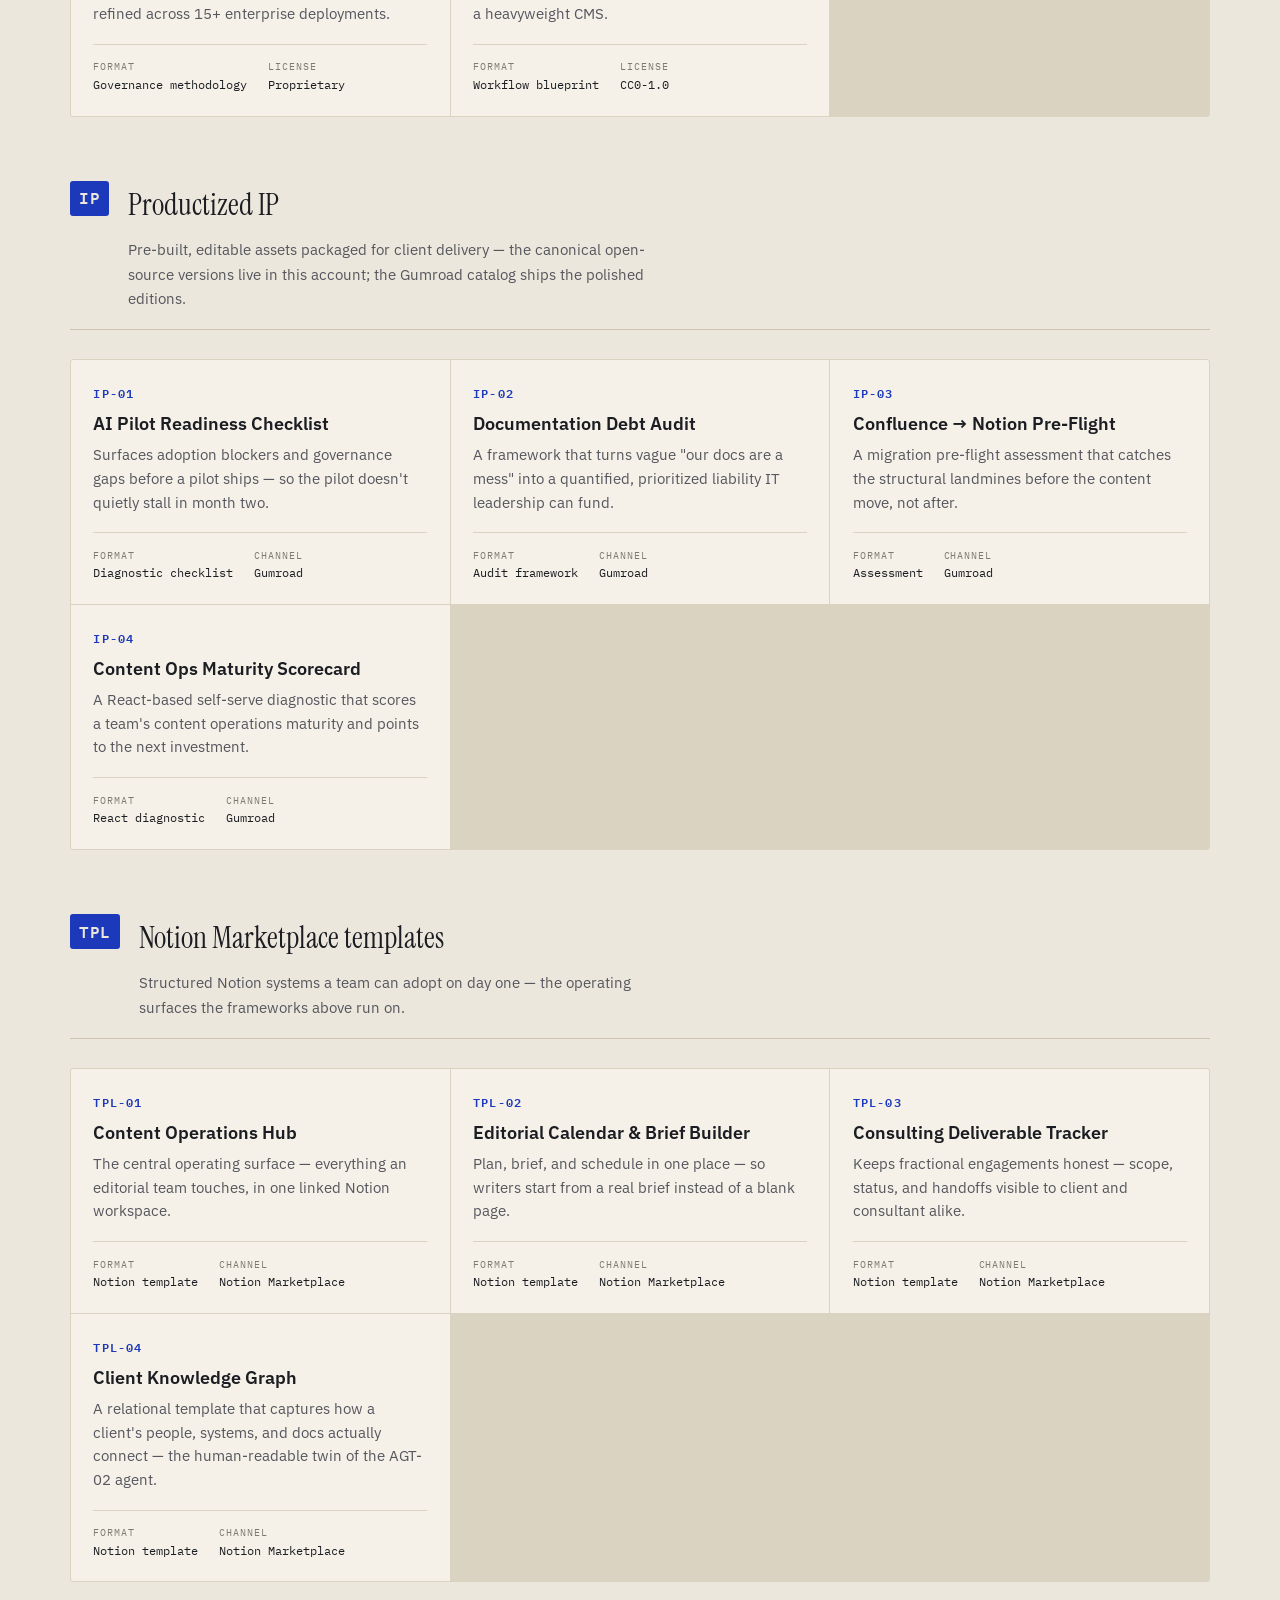
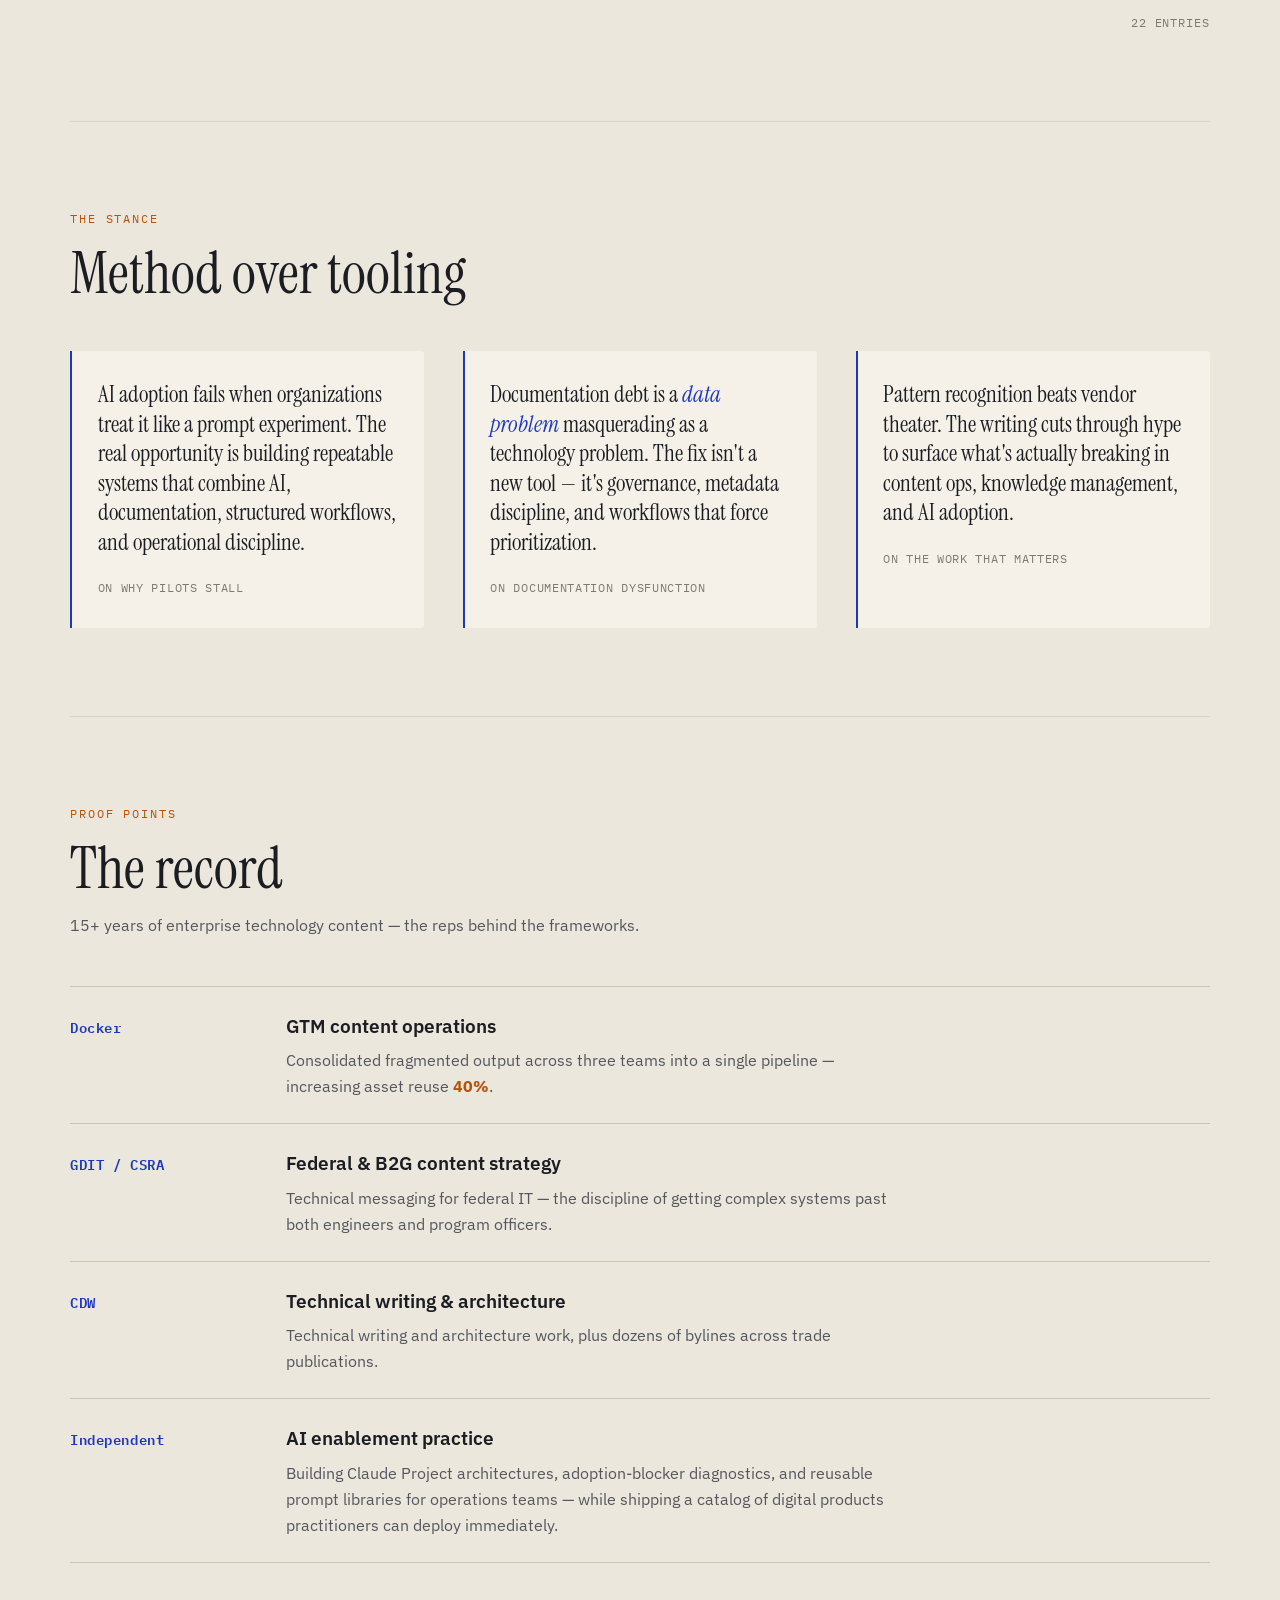
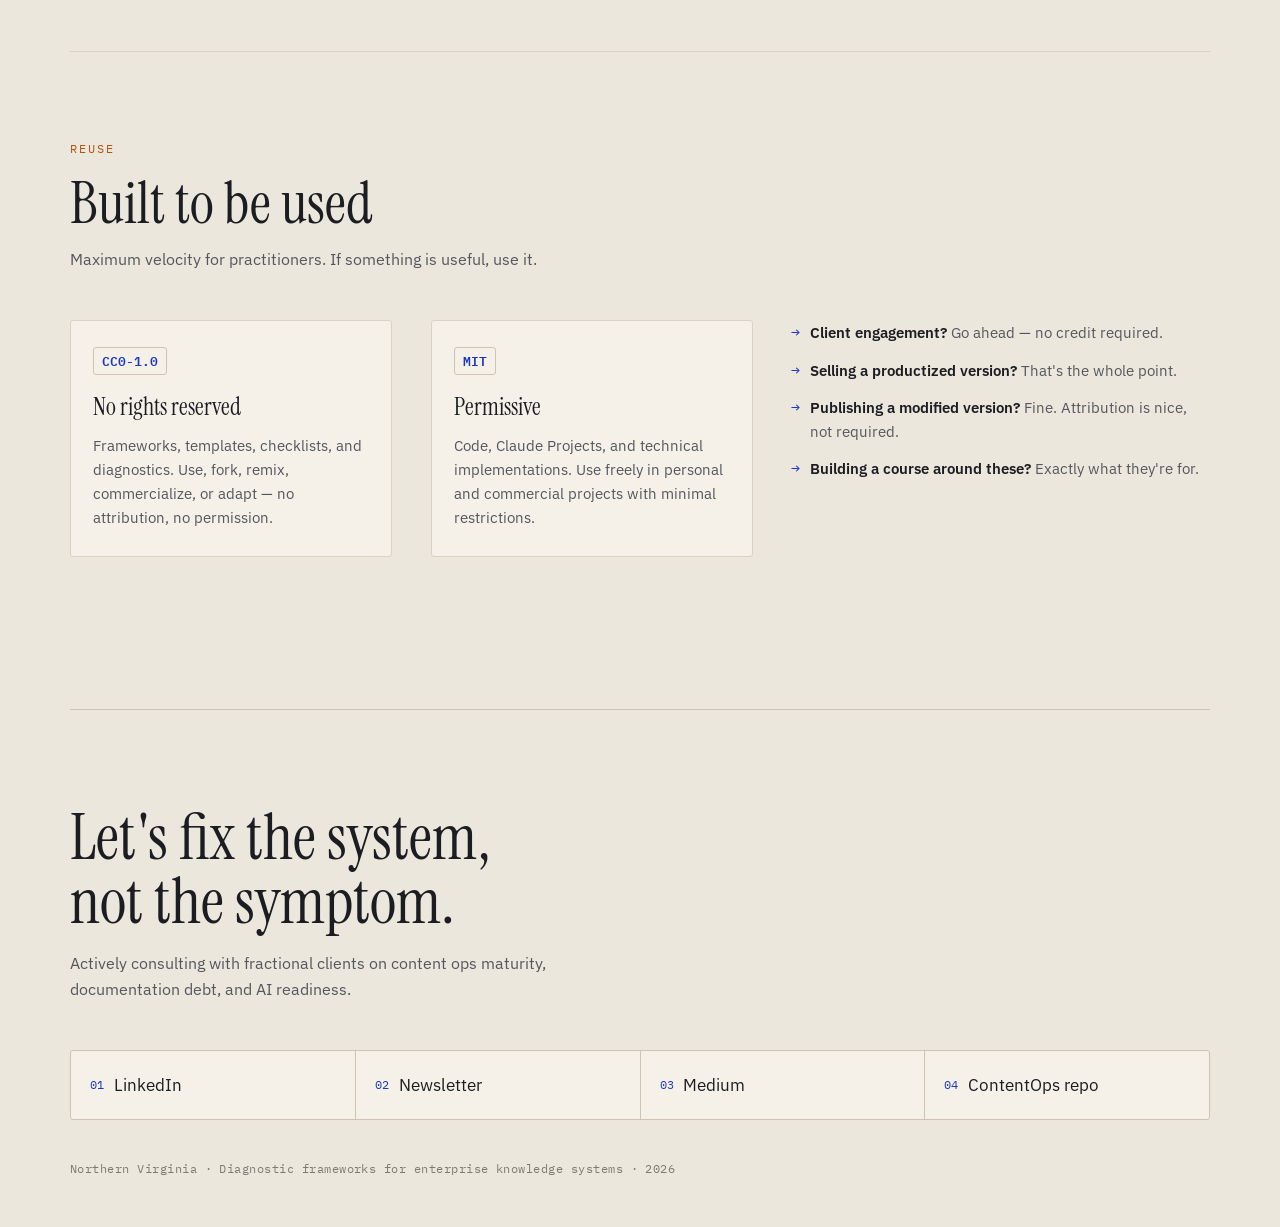
==== commit ea956ca0: "Add live search and filter counts to catalog Enhance the catalog with a keyword search that filters " ====
--- a/index.html
+++ b/index.html
@@ -93,28 +93,17 @@
         <p class="section-head__note">
           Every entry carries a classification prefix — <span class="mono">AGT</span> agents,
           <span class="mono">FWK</span> frameworks, <span class="mono">IP</span> productized
-          assets, <span class="mono">TPL</span> templates. Filter or search to narrow the shelf,
-          and open any entry for how it works and when to use it.
+          assets, <span class="mono">TPL</span> templates. Filter to narrow the shelf.
         </p>
       </div>
 
-      <div class="catalog__controls">
+      <div class="controls">
         <div class="filters" role="group" aria-label="Filter catalog by type">
-          <button class="chip is-active" data-filter="all" type="button">
-            All <span class="chip__n" data-count="all"></span>
-          </button>
-          <button class="chip" data-filter="agents" type="button">
-            Claude agents <span class="chip__n" data-count="agents"></span>
-          </button>
-          <button class="chip" data-filter="frameworks" type="button">
-            Frameworks <span class="chip__n" data-count="frameworks"></span>
-          </button>
-          <button class="chip" data-filter="ip" type="button">
-            Productized IP <span class="chip__n" data-count="ip"></span>
-          </button>
-          <button class="chip" data-filter="templates" type="button">
-            Templates <span class="chip__n" data-count="templates"></span>
-          </button>
+          <button class="chip is-active" data-filter="all" type="button">All <span class="chip__n" data-count="all"></span></button>
+          <button class="chip" data-filter="agents" type="button">Claude agents <span class="chip__n" data-count="agents"></span></button>
+          <button class="chip" data-filter="frameworks" type="button">Frameworks <span class="chip__n" data-count="frameworks"></span></button>
+          <button class="chip" data-filter="ip" type="button">Productized IP <span class="chip__n" data-count="ip"></span></button>
+          <button class="chip" data-filter="templates" type="button">Templates <span class="chip__n" data-count="templates"></span></button>
         </div>
         <div class="search">
           <label class="search__label" for="catalog-search">Search</label>
@@ -122,19 +111,12 @@
             id="catalog-search"
             class="search__input"
             type="search"
-            placeholder="Filter by name, surface, or keyword…"
+            placeholder="Filter by keyword — e.g. audit, Notion, governance"
             autocomplete="off"
-            spellcheck="false"
+            aria-label="Search the catalog by keyword"
           />
-          <span class="search__count" id="result-count" aria-live="polite"></span>
-        </div>
-      </div>
-
-      <noscript>
-        <p class="empty">Enable JavaScript to browse, search, and filter the interactive
-        catalog — or read the full index in the
-        <a href="https://github.com/will-kelly/will-kelly#readme">README</a>.</p>
-      </noscript>
+        </div>
+      </div>
 
       <!-- AGENTS -->
       <div class="shelf" id="agents" data-group="agents">
@@ -144,7 +126,87 @@
           <p>Configured Claude Projects and system-prompt architectures. Open-sourced for
           practitioners, not marketers.</p>
         </div>
-        <div class="grid" data-cat="agents"></div>
+        <div class="grid" data-cat="agents">
+
+          <article class="card" tabindex="0">
+            <div class="card__id">AGT-01</div>
+            <h4>Documentation Health Agent</h4>
+            <p>A Claude Project that audits a knowledge base for stale, orphaned, and duplicated
+            pages, then ranks fixes by cost impact so IT leadership can act on the worst debt first.</p>
+            <dl class="spec">
+              <div><dt>Surface</dt><dd>Claude Project</dd></div>
+              <div><dt>Output</dt><dd>Prioritized triage report</dd></div>
+              <div><dt>License</dt><dd>MIT</dd></div>
+              <div><dt>Status</dt><dd><span class="pill pill--live">Live</span></dd></div>
+            </dl>
+          </article>
+
+          <article class="card" tabindex="0">
+            <div class="card__id">AGT-02</div>
+            <h4>Knowledge Graph Builder</h4>
+            <p>Turns scattered docs, wikis, and intake forms into a structured client knowledge
+            graph — surfacing the relationships and gaps that flat documentation hides.</p>
+            <dl class="spec">
+              <div><dt>Surface</dt><dd>Claude Project</dd></div>
+              <div><dt>Output</dt><dd>Entity &amp; relationship map</dd></div>
+              <div><dt>License</dt><dd>MIT</dd></div>
+              <div><dt>Status</dt><dd><span class="pill pill--live">Live</span></dd></div>
+            </dl>
+          </article>
+
+          <article class="card" tabindex="0">
+            <div class="card__id">AGT-03</div>
+            <h4>Content Pipeline Automations</h4>
+            <p>Claude workflows that move an asset from brief to versioned, reviewed, repurposed
+            output — the operational glue that keeps a content system from drifting back to chaos.</p>
+            <dl class="spec">
+              <div><dt>Surface</dt><dd>Claude workflow set</dd></div>
+              <div><dt>Output</dt><dd>Automated lifecycle steps</dd></div>
+              <div><dt>License</dt><dd>MIT</dd></div>
+              <div><dt>Status</dt><dd><span class="pill pill--live">Live</span></dd></div>
+            </dl>
+          </article>
+
+          <article class="card" tabindex="0">
+            <div class="card__id">AGT-04</div>
+            <h4>Blueprint Packs — Doc Triage &amp; Wiki Health</h4>
+            <p>Ready-to-load Claude Project packs for content ops, documentation triage, and wiki
+            health. Drop-in configurations with use cases and integration notes.</p>
+            <dl class="spec">
+              <div><dt>Surface</dt><dd>Claude Project packs</dd></div>
+              <div><dt>Output</dt><dd>Configured projects</dd></div>
+              <div><dt>License</dt><dd>MIT</dd></div>
+              <div><dt>Status</dt><dd><span class="pill pill--ship">On Gumroad</span></dd></div>
+            </dl>
+          </article>
+
+          <article class="card" tabindex="0">
+            <div class="card__id">AGT-05</div>
+            <h4>Prompt Engineering Library</h4>
+            <p>System prompts and few-shot examples distilled from real consulting delivery —
+            reusable building blocks for operations teams standing up their own agents.</p>
+            <dl class="spec">
+              <div><dt>Surface</dt><dd>Prompt library</dd></div>
+              <div><dt>Output</dt><dd>Reusable prompts</dd></div>
+              <div><dt>License</dt><dd>MIT</dd></div>
+              <div><dt>Status</dt><dd><span class="pill pill--live">Live</span></dd></div>
+            </dl>
+          </article>
+
+          <article class="card" tabindex="0">
+            <div class="card__id">AGT-06</div>
+            <h4>Custom GPT Governance Playbook</h4>
+            <p>A governance model that prevents AI tool sprawl while preserving practitioner
+            autonomy — the rules that keep an org's agents accountable instead of feral.</p>
+            <dl class="spec">
+              <div><dt>Surface</dt><dd>Governance playbook</dd></div>
+              <div><dt>Output</dt><dd>Policy &amp; guardrails</dd></div>
+              <div><dt>License</dt><dd>CC0-1.0</dd></div>
+              <div><dt>Status</dt><dd><span class="pill pill--live">Live</span></dd></div>
+            </dl>
+          </article>
+
+        </div>
       </div>
 
       <!-- FRAMEWORKS -->
@@ -155,7 +217,97 @@
           <p>Open-source diagnostic frameworks and operating playbooks. The canonical home is the
           <a href="https://github.com/will-kelly/ContentOps">ContentOps</a> repository.</p>
         </div>
-        <div class="grid" data-cat="frameworks"></div>
+        <div class="grid" data-cat="frameworks">
+
+          <article class="card" tabindex="0">
+            <div class="card__id">FWK-01</div>
+            <h4>30 · 60 · 90-Day Content Ops Plan</h4>
+            <p>A day-by-day playbook for standing up content operations from scratch — at a
+            startup or inside an enterprise.</p>
+            <dl class="spec">
+              <div><dt>Format</dt><dd>Phased playbook</dd></div>
+              <div><dt>License</dt><dd>CC0-1.0</dd></div>
+            </dl>
+          </article>
+
+          <article class="card" tabindex="0">
+            <div class="card__id">FWK-02</div>
+            <h4>GTM Content Ops Accelerator</h4>
+            <p>Aligns content production to pipeline stages so marketing stops publishing blind and
+            starts feeding the funnel deliberately.</p>
+            <dl class="spec">
+              <div><dt>Format</dt><dd>Alignment framework</dd></div>
+              <div><dt>License</dt><dd>CC0-1.0</dd></div>
+            </dl>
+          </article>
+
+          <article class="card" tabindex="0">
+            <div class="card__id">FWK-03</div>
+            <h4>Content Lifecycle Checklist</h4>
+            <p>Ensures every asset gets versioned, reviewed, and repurposed — the discipline that
+            turns one-off publishing into a system.</p>
+            <dl class="spec">
+              <div><dt>Format</dt><dd>Operating checklist</dd></div>
+              <div><dt>License</dt><dd>CC0-1.0</dd></div>
+            </dl>
+          </article>
+
+          <article class="card" tabindex="0">
+            <div class="card__id">FWK-04</div>
+            <h4>Case Study Framework</h4>
+            <p>Extracts a compelling story even when the customer won't share metrics — structure
+            that survives an NDA.</p>
+            <dl class="spec">
+              <div><dt>Format</dt><dd>Narrative framework</dd></div>
+              <div><dt>License</dt><dd>CC0-1.0</dd></div>
+            </dl>
+          </article>
+
+          <article class="card" tabindex="0">
+            <div class="card__id">FWK-05</div>
+            <h4>Tech Storytelling Strategy Guide</h4>
+            <p>Narrative frameworks that land with technical and executive buyers at the same time
+            — without dumbing either one down.</p>
+            <dl class="spec">
+              <div><dt>Format</dt><dd>Strategy guide</dd></div>
+              <div><dt>License</dt><dd>CC0-1.0</dd></div>
+            </dl>
+          </article>
+
+          <article class="card" tabindex="0">
+            <div class="card__id">FWK-06</div>
+            <h4>Multi-Generational Messaging Guide</h4>
+            <p>Frames technical complexity for CIO, CTO, and practitioner audiences — one message,
+            three altitudes.</p>
+            <dl class="spec">
+              <div><dt>Format</dt><dd>Messaging guide</dd></div>
+              <div><dt>License</dt><dd>CC0-1.0</dd></div>
+            </dl>
+          </article>
+
+          <article class="card" tabindex="0">
+            <div class="card__id">FWK-07</div>
+            <h4>CTRL+ALT+SharePoint Methodology</h4>
+            <p>A proprietary governance methodology for taming SharePoint documentation debt —
+            refined across 15+ enterprise deployments.</p>
+            <dl class="spec">
+              <div><dt>Format</dt><dd>Governance methodology</dd></div>
+              <div><dt>License</dt><dd>Proprietary</dd></div>
+            </dl>
+          </article>
+
+          <article class="card" tabindex="0">
+            <div class="card__id">FWK-08</div>
+            <h4>Notion Editorial Workflow</h4>
+            <p>A lightweight publishing pipeline built entirely in Notion — intake, brief, review,
+            and ship without a heavyweight CMS.</p>
+            <dl class="spec">
+              <div><dt>Format</dt><dd>Workflow blueprint</dd></div>
+              <div><dt>License</dt><dd>CC0-1.0</dd></div>
+            </dl>
+          </article>
+
+        </div>
       </div>
 
       <!-- PRODUCTIZED IP -->
@@ -166,7 +318,53 @@
           <p>Pre-built, editable assets packaged for client delivery — the canonical open-source
           versions live in this account; the Gumroad catalog ships the polished editions.</p>
         </div>
-        <div class="grid" data-cat="ip"></div>
+        <div class="grid" data-cat="ip">
+
+          <article class="card" tabindex="0">
+            <div class="card__id">IP-01</div>
+            <h4>AI Pilot Readiness Checklist</h4>
+            <p>Surfaces adoption blockers and governance gaps before a pilot ships — so the pilot
+            doesn't quietly stall in month two.</p>
+            <dl class="spec">
+              <div><dt>Format</dt><dd>Diagnostic checklist</dd></div>
+              <div><dt>Channel</dt><dd>Gumroad</dd></div>
+            </dl>
+          </article>
+
+          <article class="card" tabindex="0">
+            <div class="card__id">IP-02</div>
+            <h4>Documentation Debt Audit</h4>
+            <p>A framework that turns vague "our docs are a mess" into a quantified, prioritized
+            liability IT leadership can fund.</p>
+            <dl class="spec">
+              <div><dt>Format</dt><dd>Audit framework</dd></div>
+              <div><dt>Channel</dt><dd>Gumroad</dd></div>
+            </dl>
+          </article>
+
+          <article class="card" tabindex="0">
+            <div class="card__id">IP-03</div>
+            <h4>Confluence → Notion Pre-Flight</h4>
+            <p>A migration pre-flight assessment that catches the structural landmines before the
+            content move, not after.</p>
+            <dl class="spec">
+              <div><dt>Format</dt><dd>Assessment</dd></div>
+              <div><dt>Channel</dt><dd>Gumroad</dd></div>
+            </dl>
+          </article>
+
+          <article class="card" tabindex="0">
+            <div class="card__id">IP-04</div>
+            <h4>Content Ops Maturity Scorecard</h4>
+            <p>A React-based self-serve diagnostic that scores a team's content operations maturity
+            and points to the next investment.</p>
+            <dl class="spec">
+              <div><dt>Format</dt><dd>React diagnostic</dd></div>
+              <div><dt>Channel</dt><dd>Gumroad</dd></div>
+            </dl>
+          </article>
+
+        </div>
       </div>
 
       <!-- TEMPLATES -->
@@ -177,10 +375,57 @@
           <p>Structured Notion systems a team can adopt on day one — the operating surfaces the
           frameworks above run on.</p>
         </div>
-        <div class="grid" data-cat="templates"></div>
-      </div>
-
-      <p class="empty" id="empty-state" hidden>No entries match — try a different filter or search.</p>
+        <div class="grid" data-cat="templates">
+
+          <article class="card" tabindex="0">
+            <div class="card__id">TPL-01</div>
+            <h4>Content Operations Hub</h4>
+            <p>The central operating surface — everything an editorial team touches, in one linked
+            Notion workspace.</p>
+            <dl class="spec">
+              <div><dt>Format</dt><dd>Notion template</dd></div>
+              <div><dt>Channel</dt><dd>Notion Marketplace</dd></div>
+            </dl>
+          </article>
+
+          <article class="card" tabindex="0">
+            <div class="card__id">TPL-02</div>
+            <h4>Editorial Calendar &amp; Brief Builder</h4>
+            <p>Plan, brief, and schedule in one place — so writers start from a real brief instead
+            of a blank page.</p>
+            <dl class="spec">
+              <div><dt>Format</dt><dd>Notion template</dd></div>
+              <div><dt>Channel</dt><dd>Notion Marketplace</dd></div>
+            </dl>
+          </article>
+
+          <article class="card" tabindex="0">
+            <div class="card__id">TPL-03</div>
+            <h4>Consulting Deliverable Tracker</h4>
+            <p>Keeps fractional engagements honest — scope, status, and handoffs visible to client
+            and consultant alike.</p>
+            <dl class="spec">
+              <div><dt>Format</dt><dd>Notion template</dd></div>
+              <div><dt>Channel</dt><dd>Notion Marketplace</dd></div>
+            </dl>
+          </article>
+
+          <article class="card" tabindex="0">
+            <div class="card__id">TPL-04</div>
+            <h4>Client Knowledge Graph</h4>
+            <p>A relational template that captures how a client's people, systems, and docs
+            actually connect — the human-readable twin of the AGT-02 agent.</p>
+            <dl class="spec">
+              <div><dt>Format</dt><dd>Notion template</dd></div>
+              <div><dt>Channel</dt><dd>Notion Marketplace</dd></div>
+            </dl>
+          </article>
+
+        </div>
+      </div>
+
+      <p class="tally mono" id="tally" aria-live="polite" hidden></p>
+      <p class="empty" id="empty-state" hidden>No entries match — <button type="button" class="empty__reset" id="empty-reset">clear filters</button>.</p>
     </section>
 
     <!-- METHOD -->
--- a/styles.css
+++ b/styles.css
@@ -206,57 +206,46 @@
 /* ---------- catalog ---------- */
 .catalog { padding: clamp(3rem, 7vw, 5.5rem) 0; border-top: 1px solid var(--line-soft); }
 
-.catalog__controls {
-  display: flex; flex-wrap: wrap; gap: 1.2rem 1.6rem;
-  align-items: center; justify-content: space-between;
-  margin-bottom: 2.5rem;
-}
-
+.controls {
+  display: flex; align-items: flex-end; justify-content: space-between;
+  flex-wrap: wrap; gap: 1.2rem 1.5rem; margin-bottom: 2.5rem;
+}
 .filters { display: flex; flex-wrap: wrap; gap: .6rem; }
 .chip {
   font-family: var(--mono); font-size: .78rem; letter-spacing: .02em;
   background: transparent; border: 1px solid var(--line); color: var(--ink-soft);
   padding: .5rem .95rem; border-radius: 100px; cursor: pointer;
   transition: all .18s ease;
-  display: inline-flex; align-items: center; gap: .45rem;
 }
 .chip:hover { border-color: var(--accent); color: var(--accent); }
 .chip.is-active { background: var(--ink); color: var(--paper); border-color: var(--ink); }
-.chip__n {
-  font-size: .68rem; color: var(--ink-faint);
-  border: 1px solid var(--line-soft); border-radius: 100px;
-  padding: 0 .38rem; min-width: 1.2rem; text-align: center;
-}
-.chip:hover .chip__n { color: var(--accent); border-color: var(--accent); }
-.chip.is-active .chip__n {
-  color: var(--paper); border-color: color-mix(in srgb, var(--paper) 45%, transparent);
-}
-
-/* ---------- search ---------- */
-.search { display: flex; align-items: center; gap: .7rem; flex: 1 1 16rem; max-width: 24rem; margin-left: auto; }
+.chip__n { opacity: .6; font-size: .72rem; }
+.chip.is-active .chip__n { opacity: .8; }
+
+.search { display: flex; flex-direction: column; gap: .35rem; flex: 0 1 22rem; min-width: 15rem; }
 .search__label {
-  font-family: var(--mono); font-size: .68rem; letter-spacing: .12em;
+  font-family: var(--mono); font-size: .64rem; letter-spacing: .12em;
   text-transform: uppercase; color: var(--ink-faint);
 }
 .search__input {
-  flex: 1; min-width: 0;
   font-family: var(--mono); font-size: .82rem; color: var(--ink);
   background: var(--surface); border: 1px solid var(--line);
-  border-radius: 100px; padding: .55rem .95rem;
-  transition: border-color .18s, box-shadow .18s;
+  border-radius: 100px; padding: .55rem 1rem; width: 100%;
+  transition: border-color .18s ease, box-shadow .18s ease;
 }
 .search__input::placeholder { color: var(--ink-faint); }
 .search__input:focus {
   outline: none; border-color: var(--accent);
   box-shadow: 0 0 0 3px color-mix(in srgb, var(--accent) 18%, transparent);
 }
-.search__count {
-  font-family: var(--mono); font-size: .7rem; color: var(--ink-faint);
-  white-space: nowrap;
-}
-@media (max-width: 720px) {
-  .search { margin-left: 0; max-width: none; }
-  .search__label { display: none; }
+
+.tally {
+  font-size: .72rem; letter-spacing: .08em; text-transform: uppercase;
+  color: var(--ink-faint); margin: 2rem 0 0; text-align: right;
+}
+.empty__reset {
+  font: inherit; color: var(--accent); background: none; border: none;
+  padding: 0; cursor: pointer; text-decoration: underline; text-underline-offset: 3px;
 }
 
 .shelf { margin-top: clamp(2.5rem, 6vw, 4rem); scroll-margin-top: 5rem; }
@@ -313,33 +302,6 @@
 .pill--ship { background: color-mix(in srgb, var(--signal) 18%, transparent); color: var(--signal); }
 :root[data-theme="dark"] .pill--live,
 :root[data-theme="dark"] .pill--ship { color: var(--ink); }
-
-/* ---------- card detail (expandable) ---------- */
-.card__toggle {
-  margin-top: .9rem; align-self: flex-start;
-  display: inline-flex; align-items: center; gap: .4rem;
-  font-family: var(--mono); font-size: .68rem; letter-spacing: .1em;
-  text-transform: uppercase; color: var(--ink-soft);
-  background: transparent; border: 1px solid var(--line);
-  padding: .3rem .6rem; border-radius: 100px; cursor: pointer;
-  transition: border-color .18s, color .18s;
-}
-.card__toggle:hover { border-color: var(--accent); color: var(--accent); }
-.card__toggle-icon { font-size: .85rem; line-height: 1; }
-.card.is-open .card__toggle { border-color: var(--accent); color: var(--accent); }
-
-.card__more {
-  margin-top: 1rem; padding-top: 1rem;
-  border-top: 1px solid var(--line-soft);
-  display: flex; flex-direction: column; gap: .8rem;
-}
-.more__row { display: grid; grid-template-columns: 6.5rem 1fr; gap: .2rem .8rem; align-items: baseline; }
-.more__k {
-  font-family: var(--mono); font-size: .6rem; letter-spacing: .1em;
-  text-transform: uppercase; color: var(--accent);
-}
-.more__v { margin: 0; font-size: .86rem; color: var(--ink-soft); line-height: 1.5; }
-@media (max-width: 420px) { .more__row { grid-template-columns: 1fr; } }
 
 .card.is-hidden { display: none; }
 .shelf.is-hidden { display: none; }
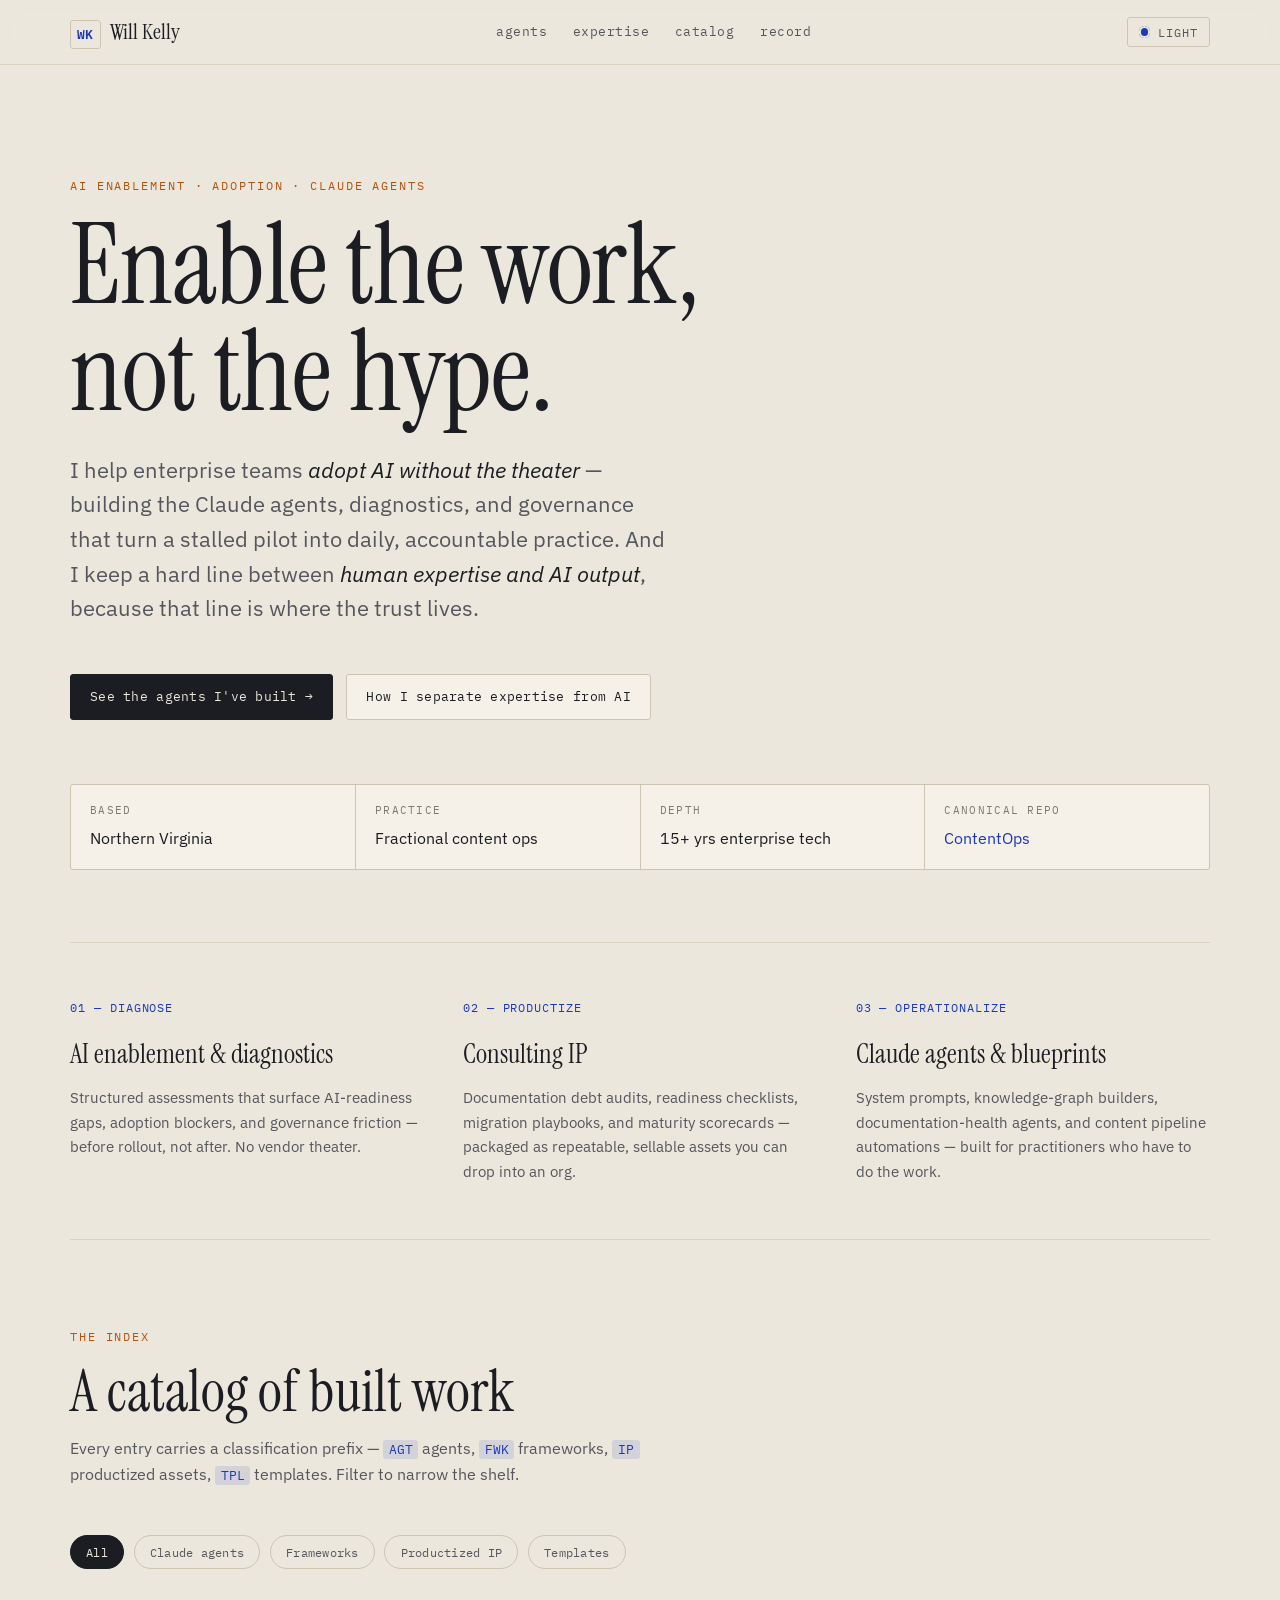
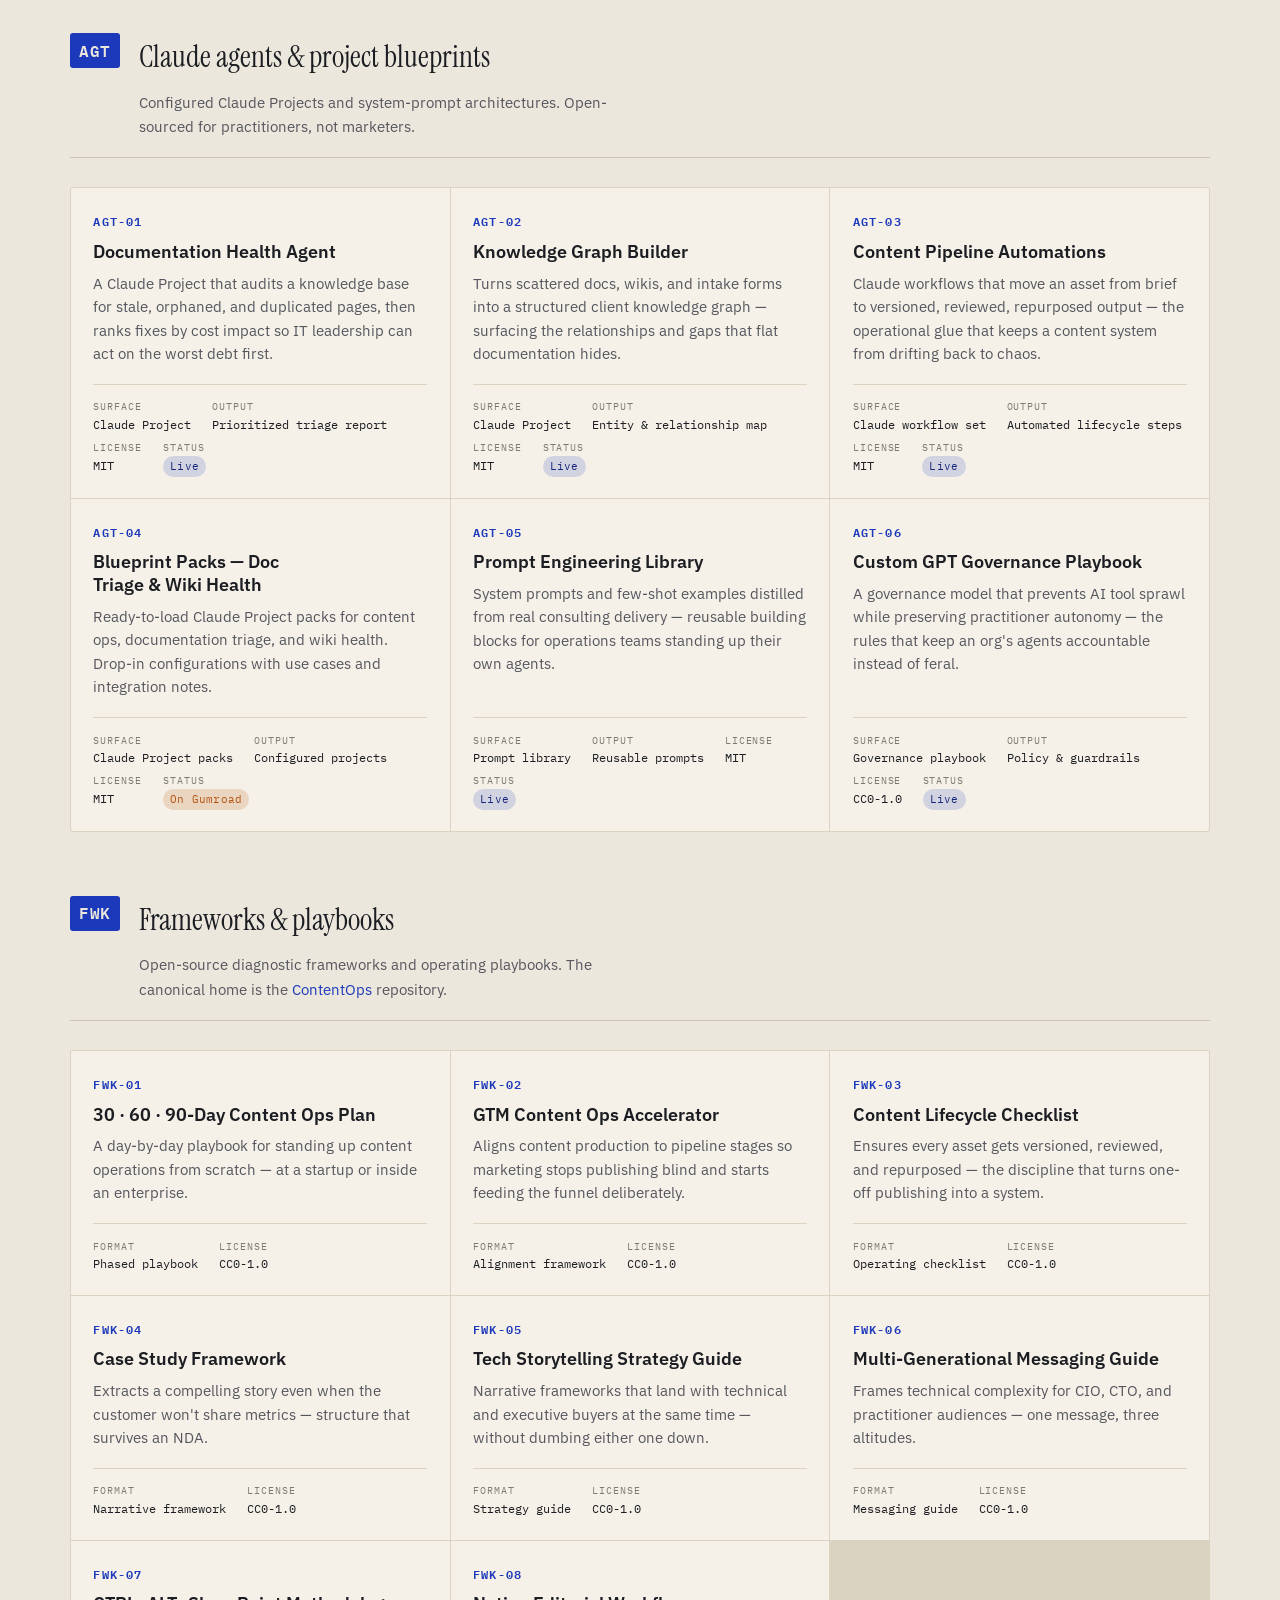
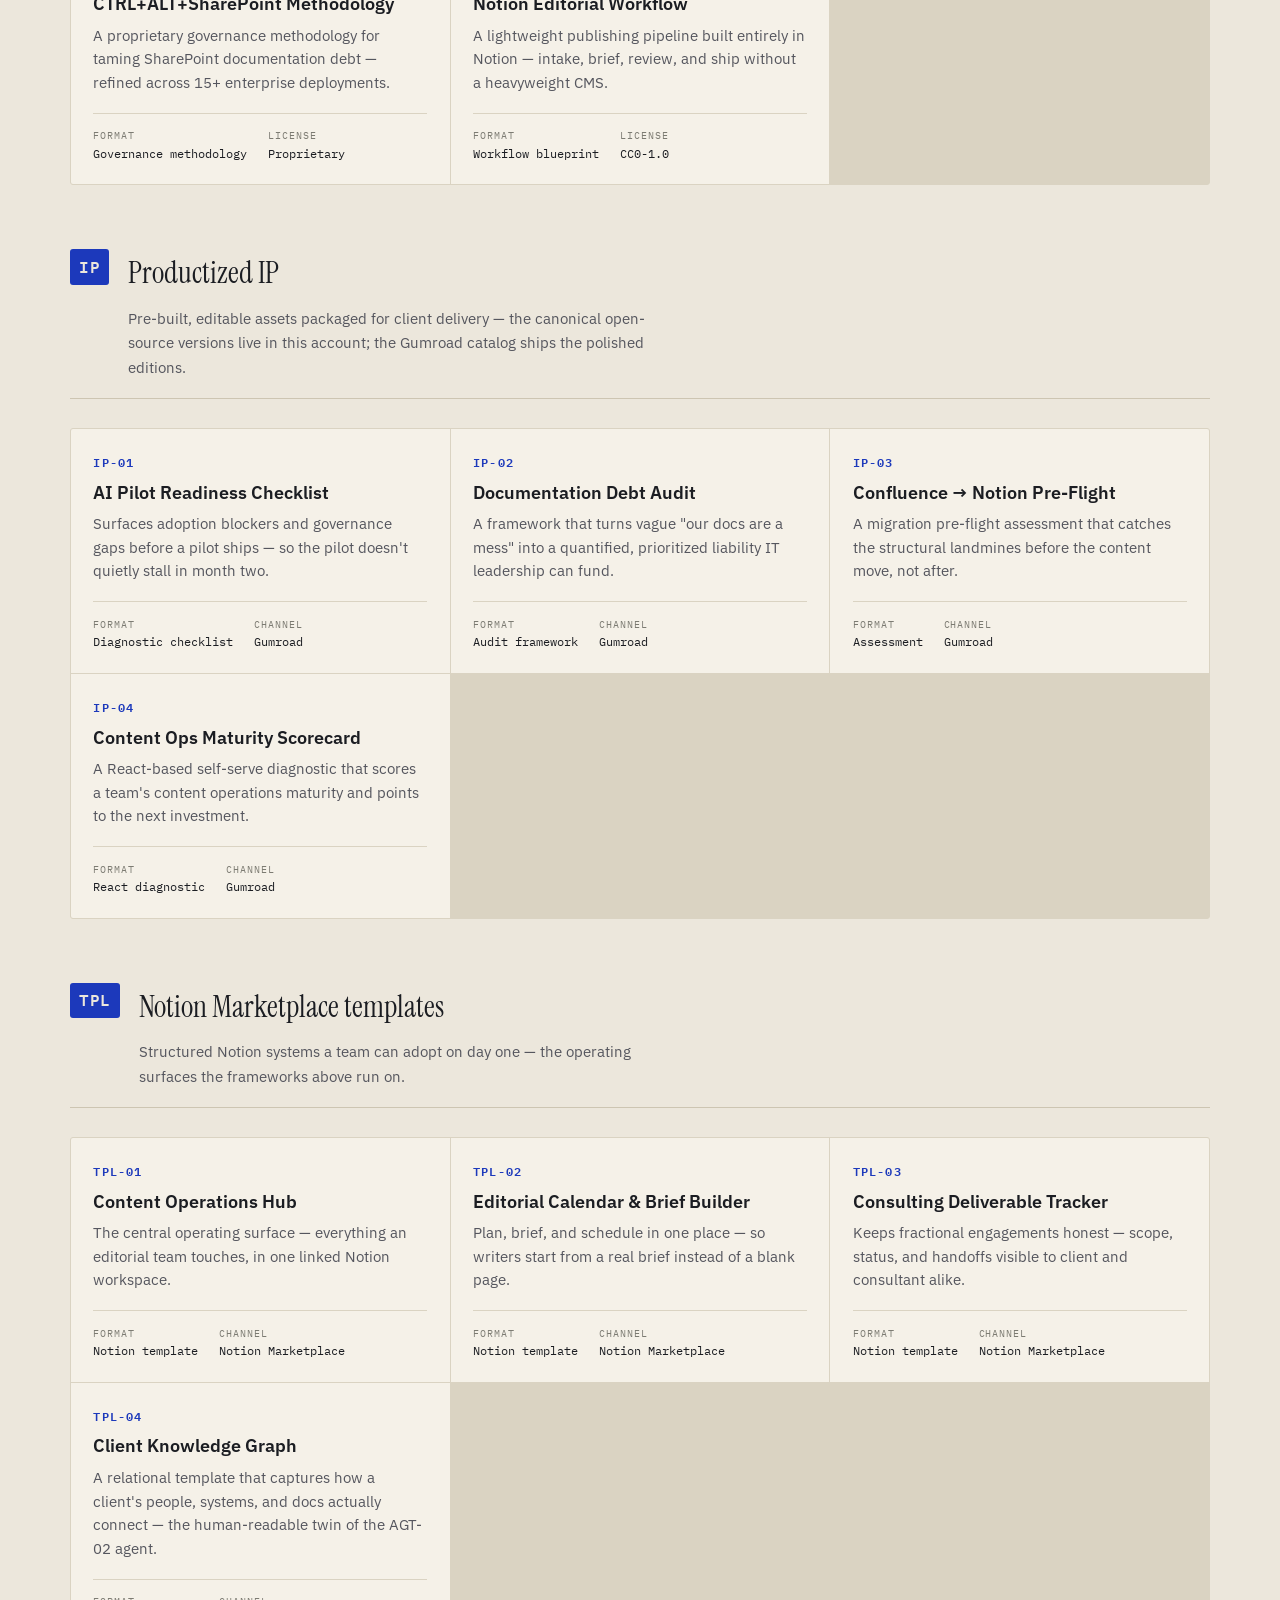
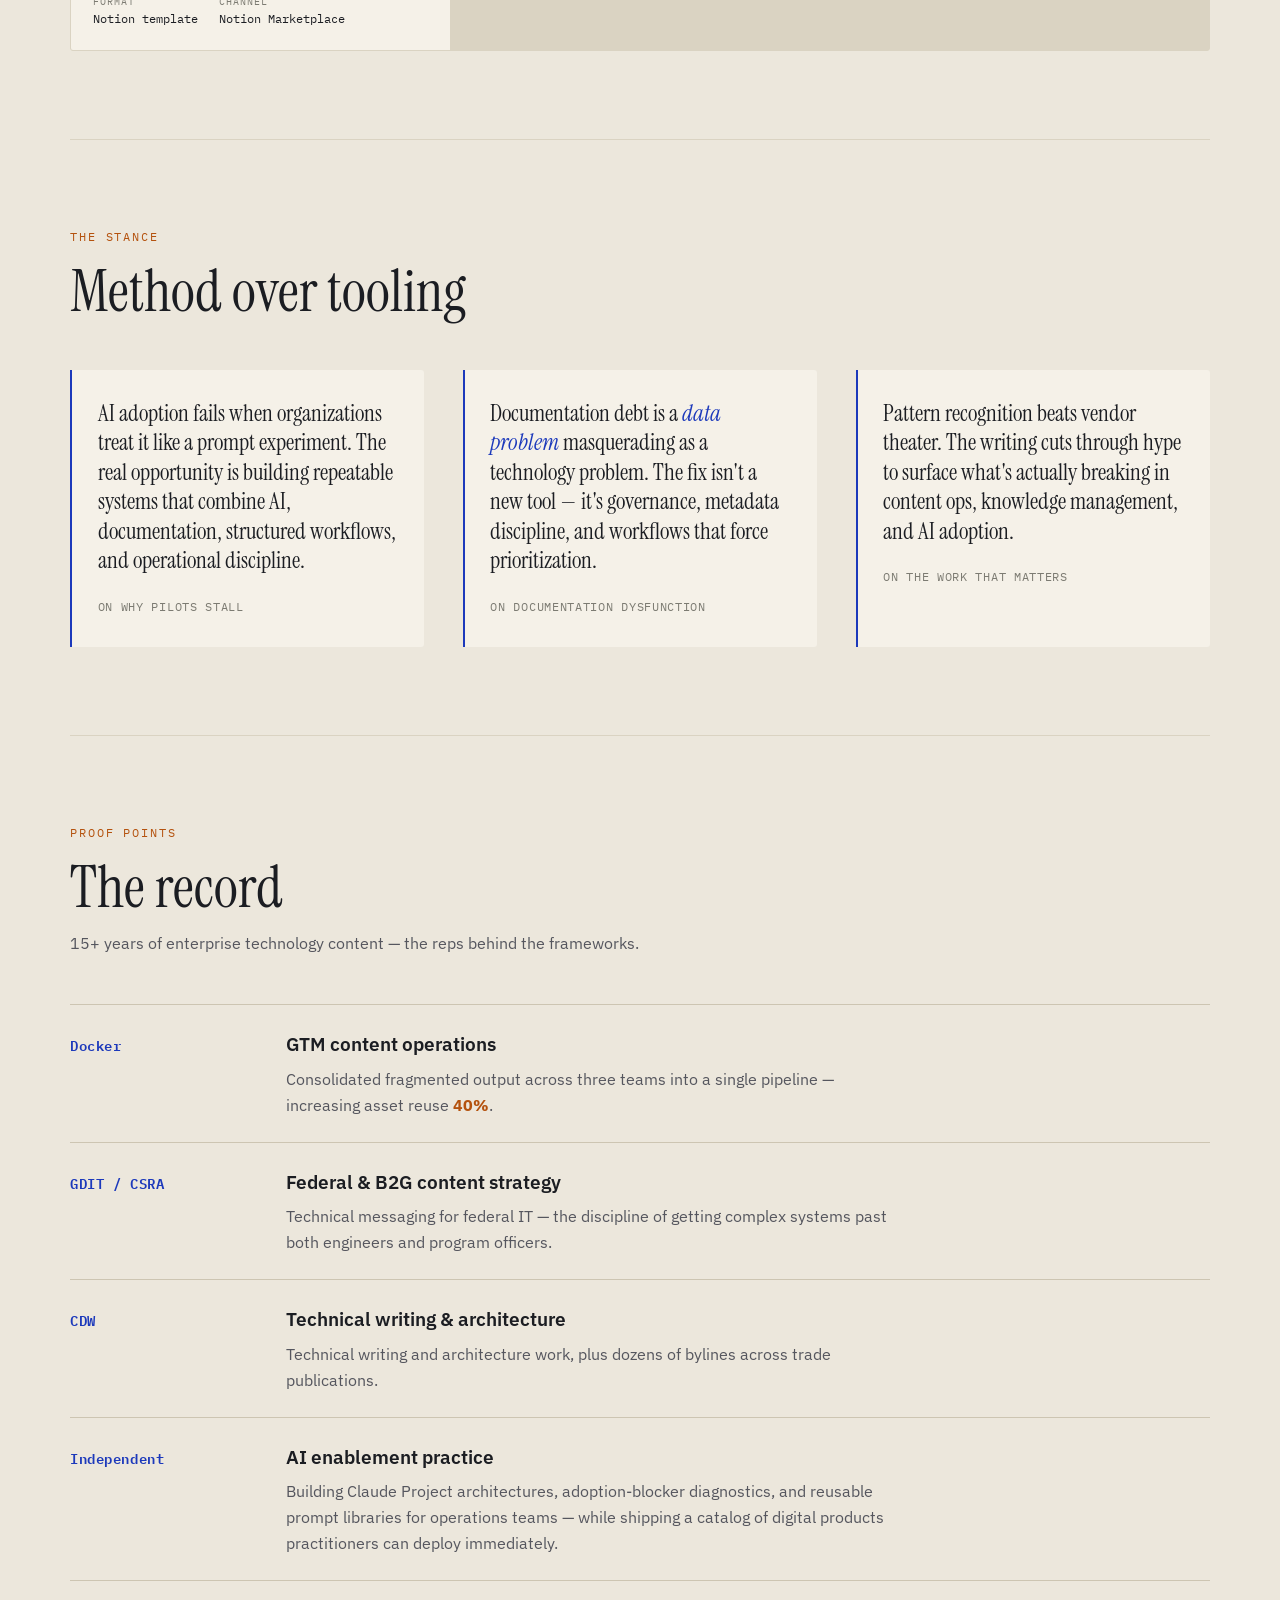
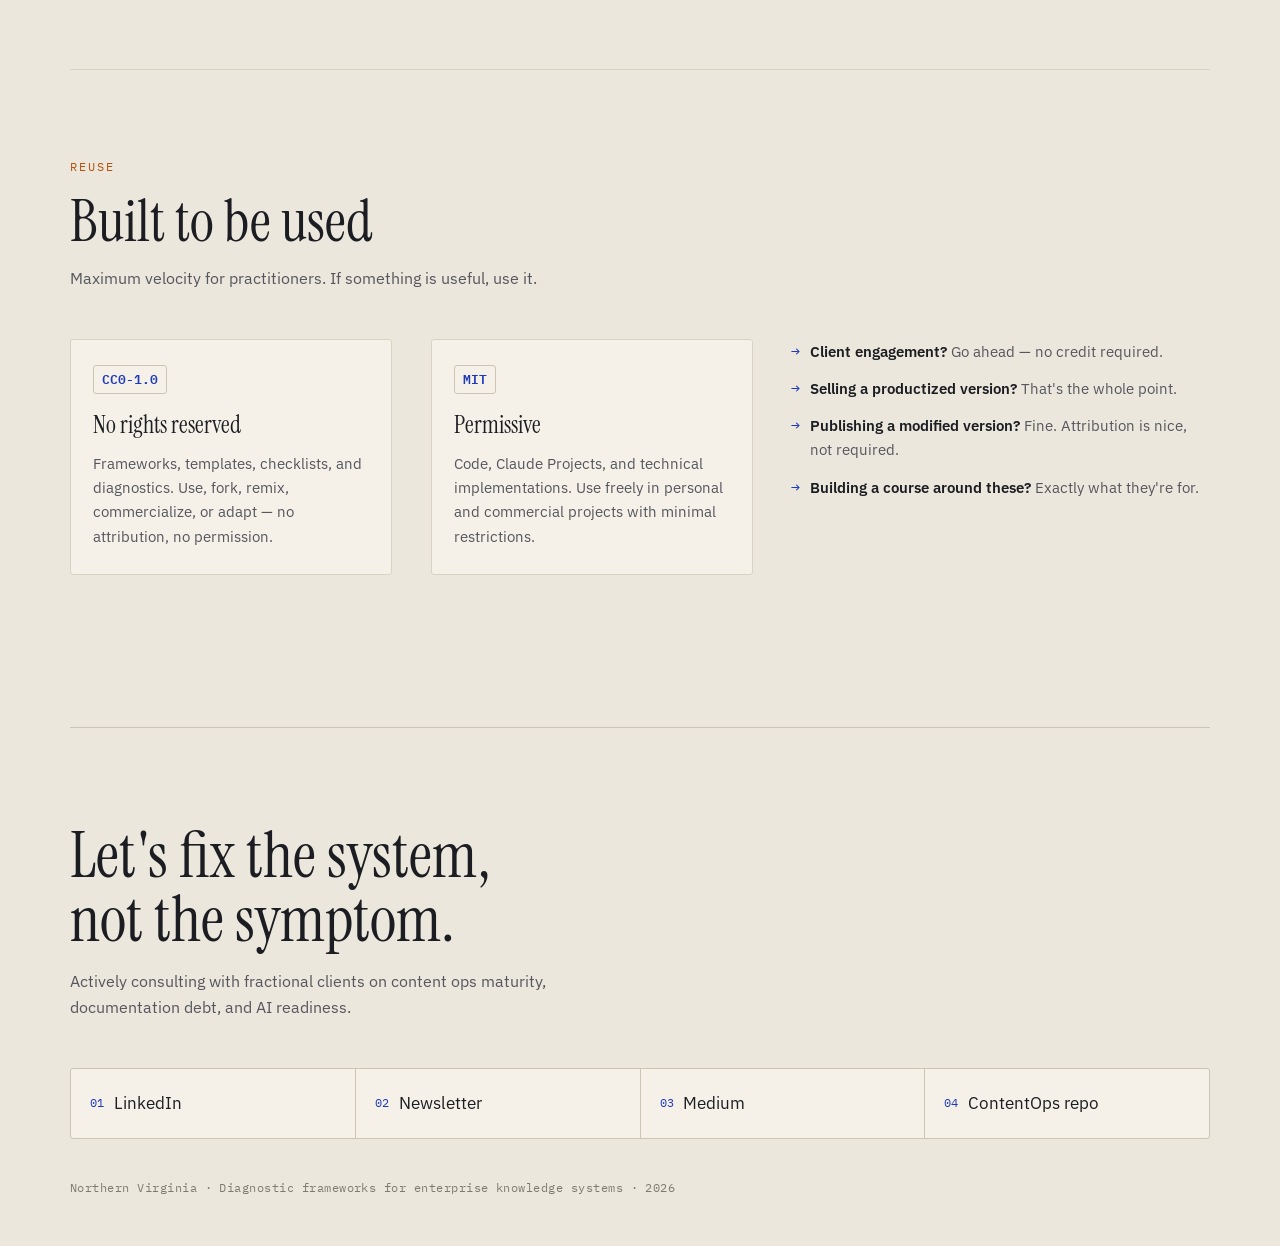
==== commit cd959c91: "Add AI enablement focus with Agents and Expertise pages Refocus the home hero on AI enablement and a" ====
--- a/index.html
+++ b/index.html
@@ -15,14 +15,14 @@
 
   <header class="topbar">
     <div class="wrap topbar__inner">
-      <a class="mark" href="#top">
+      <a class="mark" href="index.html">
         <span class="mark__id">WK</span>
         <span class="mark__name">Will Kelly</span>
       </a>
       <nav class="topnav" aria-label="Primary">
+        <a href="agents.html">Agents</a>
+        <a href="expertise.html">Expertise</a>
         <a href="#catalog">Catalog</a>
-        <a href="#agents">Agents</a>
-        <a href="#method">Method</a>
         <a href="#record">Record</a>
       </nav>
       <button id="theme-toggle" class="toggle" type="button" aria-label="Switch color theme">
@@ -35,14 +35,18 @@
   <main id="top">
     <!-- HERO -->
     <section class="hero wrap" id="hero">
-      <p class="eyebrow">AI enablement · Content operations · Diagnostic IP</p>
-      <h1 class="hero__title">Sell the diagnostic,<br />not the solution.</h1>
+      <p class="eyebrow">AI enablement · Adoption · Claude agents</p>
+      <h1 class="hero__title">Enable the work,<br />not the hype.</h1>
       <p class="hero__lede">
-        I build <em>diagnostic frameworks, productized consulting IP, and Claude-powered
-        agents</em> that help enterprise teams fix broken documentation, adopt AI without the
-        theater, and operationalize knowledge at scale. This is the working catalog of that IP —
-        indexed, classified, and ready to deploy.
+        I help enterprise teams <em>adopt AI without the theater</em> — building the
+        Claude agents, diagnostics, and governance that turn a stalled pilot into daily,
+        accountable practice. And I keep a hard line between <em>human expertise and
+        AI output</em>, because that line is where the trust lives.
       </p>
+      <div class="hero__actions">
+        <a class="btn btn--solid" href="agents.html">See the agents I've built →</a>
+        <a class="btn" href="expertise.html">How I separate expertise from AI</a>
+      </div>
       <div class="hero__meta">
         <div class="fact">
           <span class="fact__k">Based</span>
@@ -97,25 +101,12 @@
         </p>
       </div>
 
-      <div class="controls">
-        <div class="filters" role="group" aria-label="Filter catalog by type">
-          <button class="chip is-active" data-filter="all" type="button">All <span class="chip__n" data-count="all"></span></button>
-          <button class="chip" data-filter="agents" type="button">Claude agents <span class="chip__n" data-count="agents"></span></button>
-          <button class="chip" data-filter="frameworks" type="button">Frameworks <span class="chip__n" data-count="frameworks"></span></button>
-          <button class="chip" data-filter="ip" type="button">Productized IP <span class="chip__n" data-count="ip"></span></button>
-          <button class="chip" data-filter="templates" type="button">Templates <span class="chip__n" data-count="templates"></span></button>
-        </div>
-        <div class="search">
-          <label class="search__label" for="catalog-search">Search</label>
-          <input
-            id="catalog-search"
-            class="search__input"
-            type="search"
-            placeholder="Filter by keyword — e.g. audit, Notion, governance"
-            autocomplete="off"
-            aria-label="Search the catalog by keyword"
-          />
-        </div>
+      <div class="filters" role="group" aria-label="Filter catalog by type">
+        <button class="chip is-active" data-filter="all" type="button">All</button>
+        <button class="chip" data-filter="agents" type="button">Claude agents</button>
+        <button class="chip" data-filter="frameworks" type="button">Frameworks</button>
+        <button class="chip" data-filter="ip" type="button">Productized IP</button>
+        <button class="chip" data-filter="templates" type="button">Templates</button>
       </div>
 
       <!-- AGENTS -->
@@ -424,8 +415,7 @@
         </div>
       </div>
 
-      <p class="tally mono" id="tally" aria-live="polite" hidden></p>
-      <p class="empty" id="empty-state" hidden>No entries match — <button type="button" class="empty__reset" id="empty-reset">clear filters</button>.</p>
+      <p class="empty" id="empty-state" hidden>No entries on this shelf.</p>
     </section>
 
     <!-- METHOD -->
--- a/styles.css
+++ b/styles.css
@@ -206,11 +206,7 @@
 /* ---------- catalog ---------- */
 .catalog { padding: clamp(3rem, 7vw, 5.5rem) 0; border-top: 1px solid var(--line-soft); }
 
-.controls {
-  display: flex; align-items: flex-end; justify-content: space-between;
-  flex-wrap: wrap; gap: 1.2rem 1.5rem; margin-bottom: 2.5rem;
-}
-.filters { display: flex; flex-wrap: wrap; gap: .6rem; }
+.filters { display: flex; flex-wrap: wrap; gap: .6rem; margin-bottom: 2.5rem; }
 .chip {
   font-family: var(--mono); font-size: .78rem; letter-spacing: .02em;
   background: transparent; border: 1px solid var(--line); color: var(--ink-soft);
@@ -219,34 +215,6 @@
 }
 .chip:hover { border-color: var(--accent); color: var(--accent); }
 .chip.is-active { background: var(--ink); color: var(--paper); border-color: var(--ink); }
-.chip__n { opacity: .6; font-size: .72rem; }
-.chip.is-active .chip__n { opacity: .8; }
-
-.search { display: flex; flex-direction: column; gap: .35rem; flex: 0 1 22rem; min-width: 15rem; }
-.search__label {
-  font-family: var(--mono); font-size: .64rem; letter-spacing: .12em;
-  text-transform: uppercase; color: var(--ink-faint);
-}
-.search__input {
-  font-family: var(--mono); font-size: .82rem; color: var(--ink);
-  background: var(--surface); border: 1px solid var(--line);
-  border-radius: 100px; padding: .55rem 1rem; width: 100%;
-  transition: border-color .18s ease, box-shadow .18s ease;
-}
-.search__input::placeholder { color: var(--ink-faint); }
-.search__input:focus {
-  outline: none; border-color: var(--accent);
-  box-shadow: 0 0 0 3px color-mix(in srgb, var(--accent) 18%, transparent);
-}
-
-.tally {
-  font-size: .72rem; letter-spacing: .08em; text-transform: uppercase;
-  color: var(--ink-faint); margin: 2rem 0 0; text-align: right;
-}
-.empty__reset {
-  font: inherit; color: var(--accent); background: none; border: none;
-  padding: 0; cursor: pointer; text-decoration: underline; text-underline-offset: 3px;
-}
 
 .shelf { margin-top: clamp(2.5rem, 6vw, 4rem); scroll-margin-top: 5rem; }
 .shelf__label {
@@ -391,6 +359,103 @@
   color: var(--ink-faint); margin: 0;
 }
 
+/* ---------- buttons ---------- */
+.hero__actions { display: flex; flex-wrap: wrap; gap: .8rem; margin-top: clamp(2rem, 5vw, 3rem); }
+.btn {
+  font-family: var(--mono); font-size: .82rem; letter-spacing: .02em;
+  padding: .7rem 1.2rem; border-radius: var(--radius);
+  border: 1px solid var(--line); color: var(--ink); background: var(--surface);
+  transition: border-color .18s, color .18s, background .18s, transform .18s;
+  display: inline-block;
+}
+.btn:hover { border-color: var(--accent); color: var(--accent); text-decoration: none; transform: translateY(-1px); }
+.btn--solid { background: var(--ink); color: var(--paper); border-color: var(--ink); }
+.btn--solid:hover { background: var(--accent); border-color: var(--accent); color: var(--paper); }
+
+/* ---------- page hero (subpages) ---------- */
+.page-hero { padding: clamp(2.5rem, 7vw, 5rem) 0 clamp(1.5rem, 4vw, 3rem); }
+.page-hero .eyebrow a { color: var(--signal); }
+.page-hero__title {
+  font-family: var(--serif); font-size: clamp(2.6rem, 8vw, 5.4rem);
+  line-height: .98; letter-spacing: -0.01em; margin: 0 0 1.4rem;
+}
+.page-hero__lede {
+  max-width: 58ch; font-size: clamp(1.08rem, 2.2vw, 1.32rem);
+  line-height: 1.55; color: var(--ink-soft);
+}
+.page-hero__lede em { color: var(--ink); font-style: italic; }
+.page-hero__meta {
+  display: grid; grid-template-columns: repeat(3, 1fr); gap: 1px;
+  margin-top: clamp(2rem, 5vw, 3rem);
+  border: 1px solid var(--line); background: var(--line);
+  border-radius: var(--radius); overflow: hidden;
+}
+@media (max-width: 640px) { .page-hero__meta { grid-template-columns: 1fr; } }
+
+.topnav a[aria-current="page"] { color: var(--accent); }
+
+/* ---------- agent roster ---------- */
+.roster { padding: clamp(2rem, 6vw, 4rem) 0 clamp(3rem, 7vw, 5rem); border-top: 1px solid var(--line-soft); }
+.agent-list { display: grid; grid-template-columns: 1fr 1fr; gap: 1px;
+  background: var(--line-soft); border: 1px solid var(--line-soft); border-radius: var(--radius); overflow: hidden; }
+@media (max-width: 860px) { .agent-list { grid-template-columns: 1fr; } }
+.agent {
+  background: var(--surface); padding: 1.7rem 1.6rem;
+  display: flex; flex-direction: column; gap: .5rem;
+  transition: background .18s ease;
+}
+.agent:hover, .agent:focus-within { background: var(--paper-2); }
+.agent__head { display: flex; align-items: center; justify-content: space-between; gap: 1rem; }
+.agent__id { font-size: .74rem; letter-spacing: .1em; color: var(--accent); font-weight: 600; }
+.agent h3 { font-family: var(--serif); font-size: 1.7rem; line-height: 1.05; margin-top: .2rem; }
+.agent__tag { color: var(--ink); font-size: .96rem; font-weight: 500; margin: 0 0 .4rem; }
+.agent__body { display: flex; flex-direction: column; gap: 1rem; padding-top: 1rem; border-top: 1px solid var(--line-soft); }
+.agent__field h4 {
+  font-family: var(--mono); font-size: .64rem; letter-spacing: .12em;
+  text-transform: uppercase; color: var(--ink-faint); margin-bottom: .3rem;
+}
+.agent__field p { margin: 0; font-size: .92rem; color: var(--ink-soft); }
+
+/* ---------- prose ---------- */
+.prose { padding: clamp(1.5rem, 4vw, 3rem) 0; max-width: 64ch; }
+.prose p { font-size: clamp(1.05rem, 2vw, 1.2rem); line-height: 1.6; color: var(--ink-soft); margin: 0 0 1.2rem; }
+.prose strong { color: var(--ink); font-weight: 600; }
+
+/* ---------- ledger (expertise vs AI) ---------- */
+.ledger-section { padding: clamp(2rem, 6vw, 4rem) 0; border-top: 1px solid var(--line-soft); }
+.ledger { display: grid; grid-template-columns: 1fr 1fr; gap: 1px;
+  background: var(--line); border: 1px solid var(--line); border-radius: var(--radius); overflow: hidden; }
+@media (max-width: 720px) { .ledger { grid-template-columns: 1fr; } }
+.ledger__col { background: var(--surface); padding: 1.8rem 1.6rem; }
+.ledger__col--human { border-top: 3px solid var(--accent); }
+.ledger__col--ai { border-top: 3px solid var(--signal); }
+.ledger__head { margin-bottom: 1.2rem; }
+.ledger__head .mono {
+  font-size: .72rem; letter-spacing: .12em; font-weight: 600;
+  color: var(--paper); background: var(--accent); padding: .18rem .5rem;
+  border-radius: var(--radius);
+}
+.ledger__col--ai .ledger__head .mono { background: var(--signal); }
+:root[data-theme="dark"] .ledger__head .mono { color: var(--paper-2); }
+.ledger__head h3 { font-family: var(--serif); font-size: 1.7rem; margin-top: .7rem; }
+.ledger ul { list-style: none; margin: 0; padding: 0; display: flex; flex-direction: column; gap: .8rem; }
+.ledger li { position: relative; padding-left: 1.4rem; color: var(--ink-soft); font-size: .96rem; }
+.ledger li::before { content: "—"; position: absolute; left: 0; font-family: var(--mono); }
+.ledger__col--human li::before { color: var(--accent); }
+.ledger__col--ai li::before { color: var(--signal); }
+.ledger strong { color: var(--ink); font-weight: 600; }
+
+/* ---------- crosslink ---------- */
+.crosslink { padding: clamp(2.5rem, 6vw, 4.5rem) 0; border-top: 1px solid var(--line-soft); }
+.crosslink__card {
+  background: var(--surface); border: 1px solid var(--line-soft);
+  border-left: 3px solid var(--accent);
+  border-radius: var(--radius); padding: clamp(1.8rem, 4vw, 2.6rem);
+  max-width: 62ch;
+}
+.crosslink__card h2 { font-family: var(--serif); font-size: clamp(1.7rem, 3.5vw, 2.4rem); line-height: 1.08; margin-bottom: .8rem; }
+.crosslink__card p { color: var(--ink-soft); margin: 0 0 1.4rem; }
+
 /* ---------- reveal ---------- */
 .reveal { opacity: 0; transform: translateY(14px); }
 .reveal.is-in { opacity: 1; transform: none; transition: opacity .6s ease, transform .6s ease; }
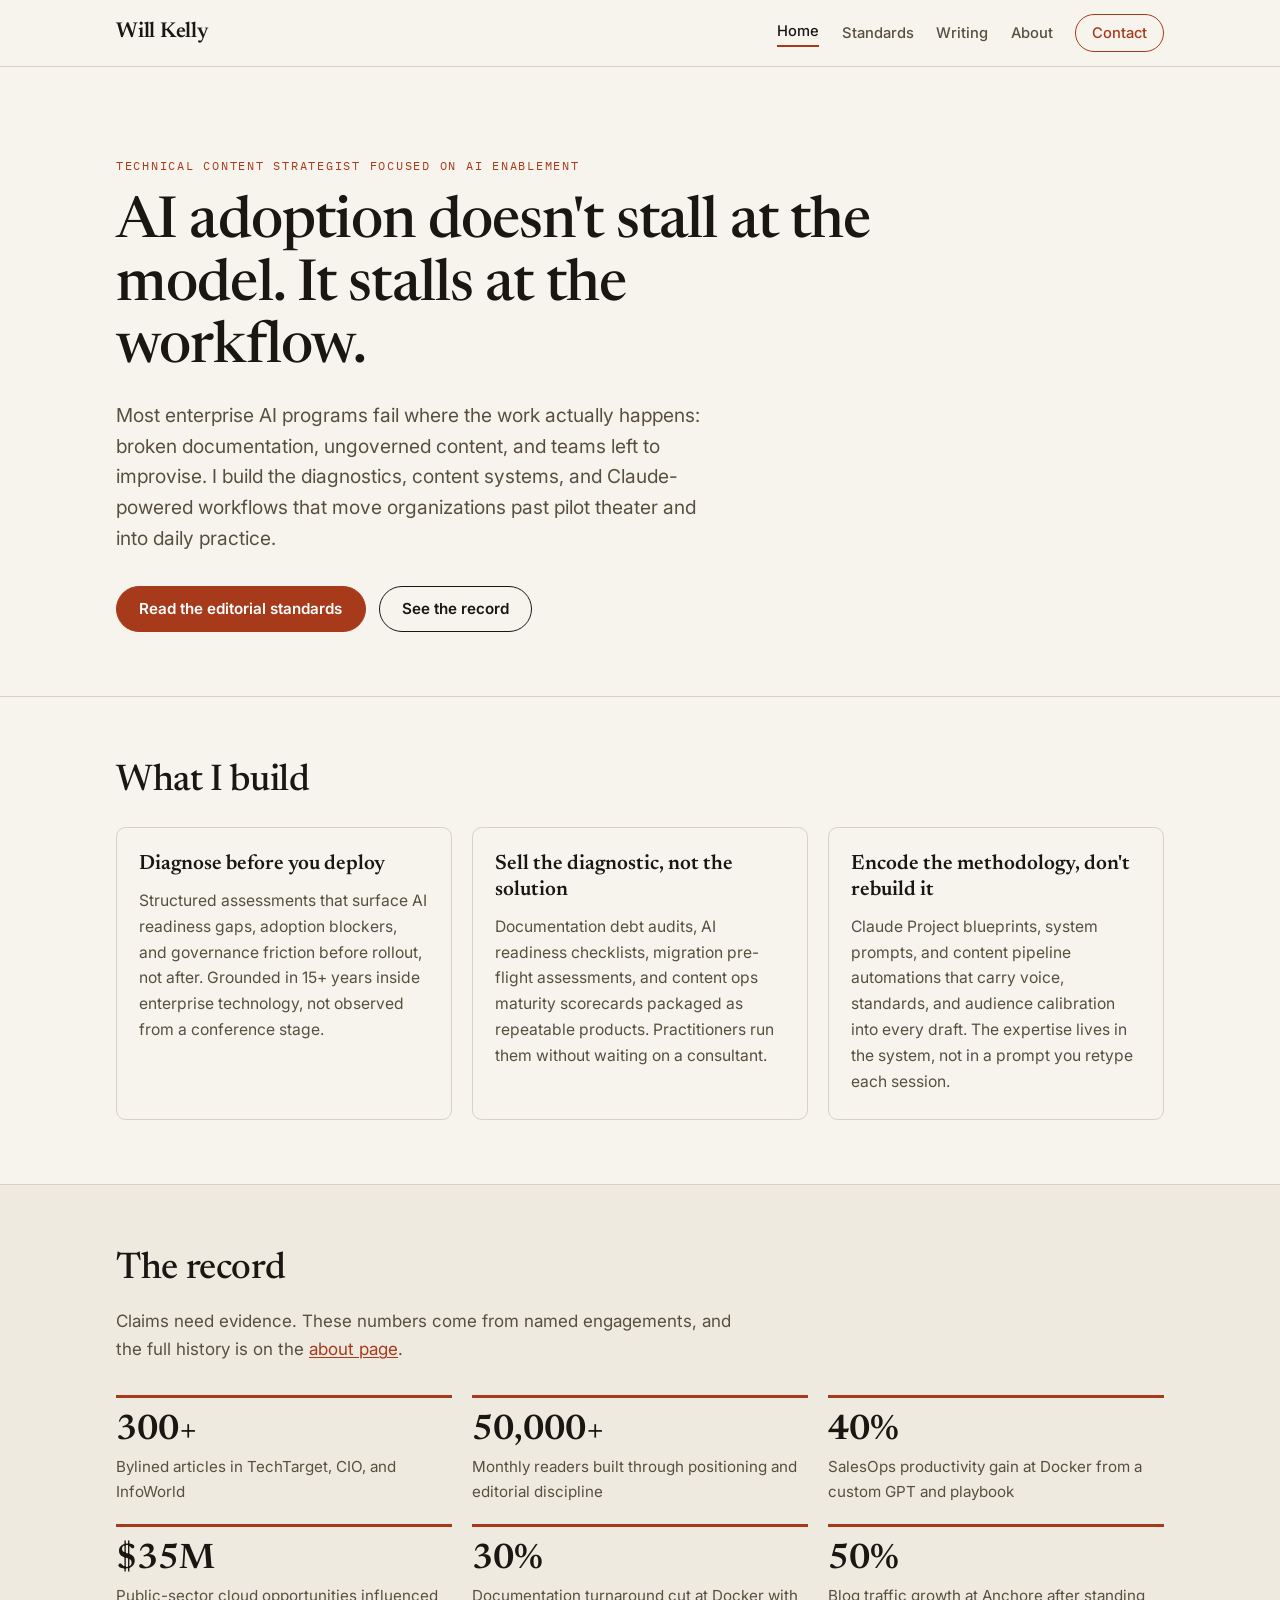
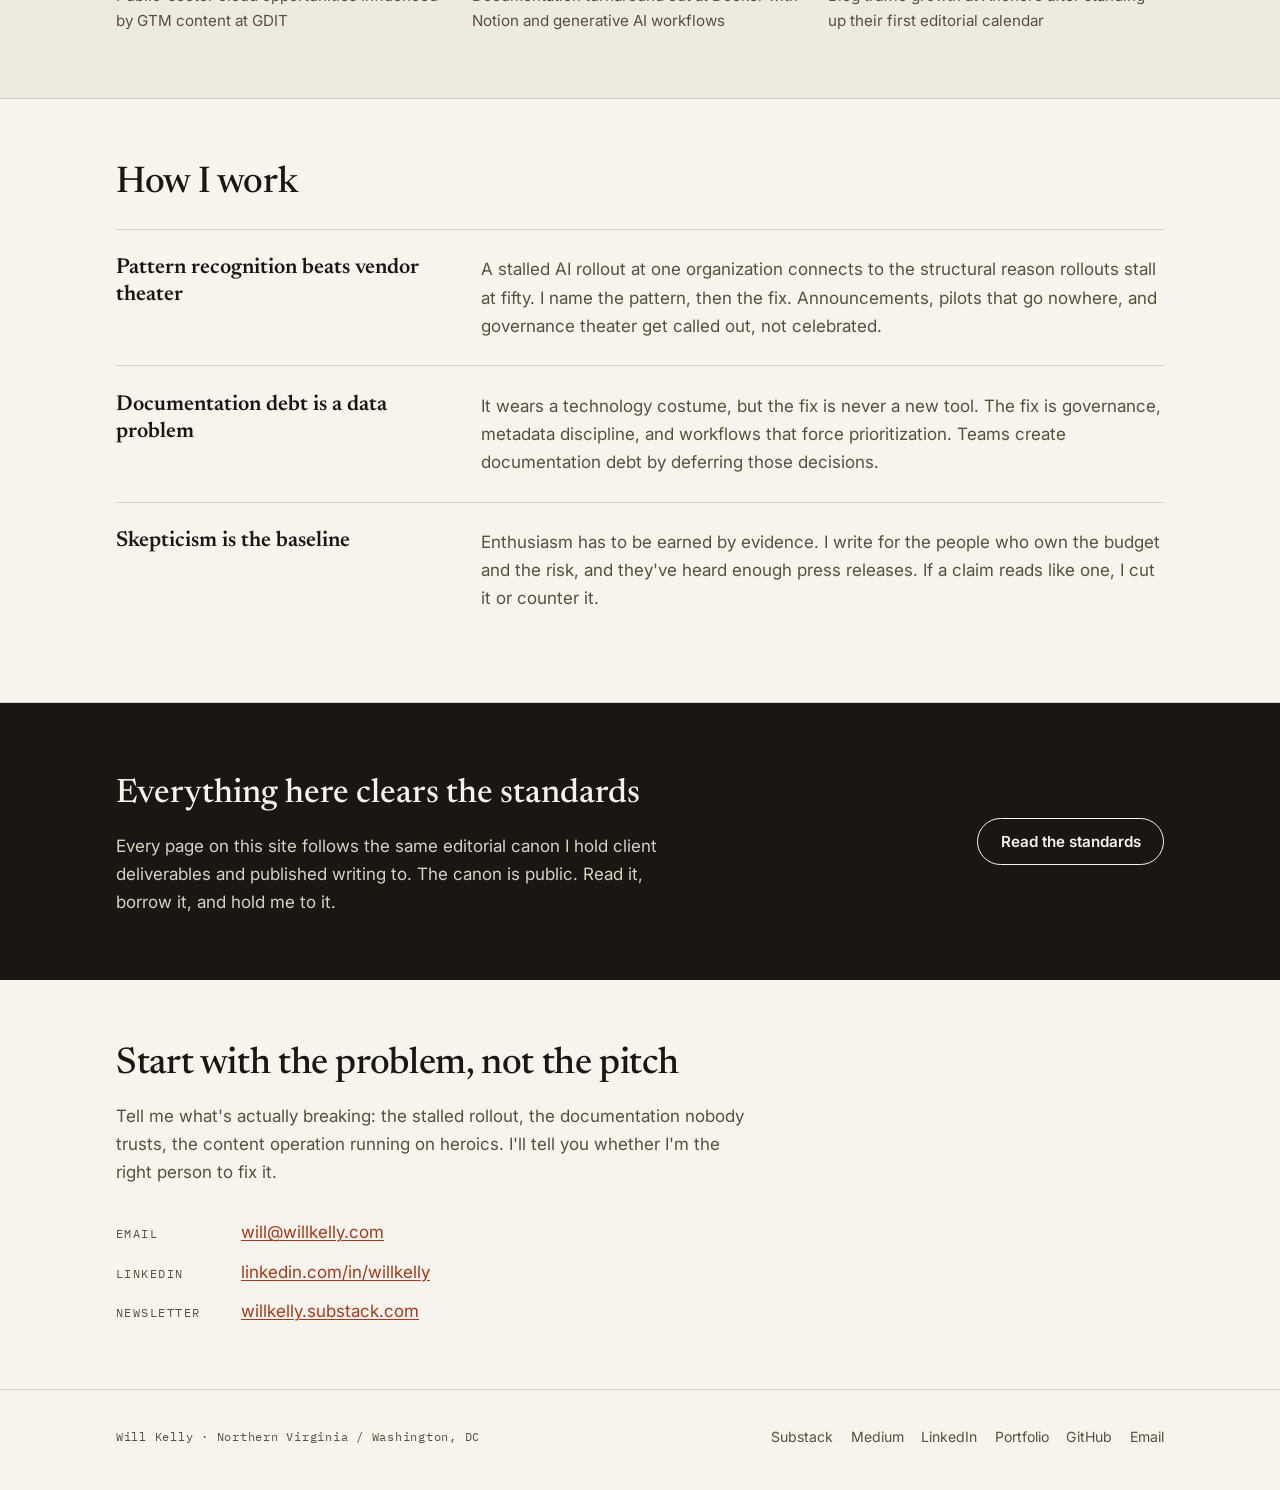
==== commit df74d3c7: "Rebuild willkelly.com from the editorial standards canon Replace the agents catalog with a four-page" ====
--- a/index.html
+++ b/index.html
@@ -3,540 +3,198 @@
 <head>
   <meta charset="UTF-8" />
   <meta name="viewport" content="width=device-width, initial-scale=1.0" />
-  <title>Will Kelly — Diagnostic IP &amp; Claude Agents</title>
-  <meta name="description" content="A working catalog of the custom Claude agents, diagnostic frameworks, and productized IP Will Kelly builds for AI enablement, content operations, and documentation health." />
+  <title>Will Kelly — Technical content strategist focused on AI enablement</title>
+  <meta name="description" content="Will Kelly builds the diagnostics, content systems, and Claude-powered workflows that move enterprise organizations past AI pilot theater and into daily practice." />
   <link rel="preconnect" href="https://fonts.googleapis.com" />
   <link rel="preconnect" href="https://fonts.gstatic.com" crossorigin />
-  <link href="https://fonts.googleapis.com/css2?family=Instrument+Serif:ital@0;1&family=IBM+Plex+Mono:wght@400;500;600&family=IBM+Plex+Sans:wght@400;500;600;700&display=swap" rel="stylesheet" />
+  <link href="https://fonts.googleapis.com/css2?family=Newsreader:ital,opsz,wght@0,6..72,400..700;1,6..72,400..600&family=Inter:wght@400;500;600&family=IBM+Plex+Mono:wght@400;500&display=swap" rel="stylesheet" />
   <link rel="stylesheet" href="styles.css" />
 </head>
 <body>
-  <a class="skip-link" href="#catalog">Skip to catalog</a>
+  <a class="skip-link" href="#main">Skip to content</a>
 
   <header class="topbar">
     <div class="wrap topbar__inner">
-      <a class="mark" href="index.html">
-        <span class="mark__id">WK</span>
-        <span class="mark__name">Will Kelly</span>
-      </a>
-      <nav class="topnav" aria-label="Primary">
-        <a href="agents.html">Agents</a>
-        <a href="expertise.html">Expertise</a>
-        <a href="#catalog">Catalog</a>
-        <a href="#record">Record</a>
+      <a class="mark" href="index.html">Will Kelly</a>
+      <button class="navtoggle" type="button" aria-expanded="false" aria-controls="site-nav" aria-label="Toggle navigation">
+        <span></span><span></span>
+      </button>
+      <nav class="topnav" id="site-nav" aria-label="Primary">
+        <a href="index.html" aria-current="page">Home</a>
+        <a href="standards.html">Standards</a>
+        <a href="writing.html">Writing</a>
+        <a href="about.html">About</a>
+        <a class="topnav__cta" href="mailto:will@willkelly.com">Contact</a>
       </nav>
-      <button id="theme-toggle" class="toggle" type="button" aria-label="Switch color theme">
-        <span class="toggle__dot" aria-hidden="true"></span>
-        <span class="toggle__label">Theme</span>
-      </button>
     </div>
   </header>
 
-  <main id="top">
-    <!-- HERO -->
-    <section class="hero wrap" id="hero">
-      <p class="eyebrow">AI enablement · Adoption · Claude agents</p>
-      <h1 class="hero__title">Enable the work,<br />not the hype.</h1>
-      <p class="hero__lede">
-        I help enterprise teams <em>adopt AI without the theater</em> — building the
-        Claude agents, diagnostics, and governance that turn a stalled pilot into daily,
-        accountable practice. And I keep a hard line between <em>human expertise and
-        AI output</em>, because that line is where the trust lives.
-      </p>
-      <div class="hero__actions">
-        <a class="btn btn--solid" href="agents.html">See the agents I've built →</a>
-        <a class="btn" href="expertise.html">How I separate expertise from AI</a>
-      </div>
-      <div class="hero__meta">
-        <div class="fact">
-          <span class="fact__k">Based</span>
-          <span class="fact__v">Northern Virginia</span>
-        </div>
-        <div class="fact">
-          <span class="fact__k">Practice</span>
-          <span class="fact__v">Fractional content ops</span>
-        </div>
-        <div class="fact">
-          <span class="fact__k">Depth</span>
-          <span class="fact__v">15+ yrs enterprise tech</span>
-        </div>
-        <div class="fact">
-          <span class="fact__k">Canonical repo</span>
-          <span class="fact__v"><a href="https://github.com/will-kelly/ContentOps">ContentOps</a></span>
-        </div>
-      </div>
-    </section>
-
-    <!-- CORE AREAS -->
-    <section class="areas wrap" aria-label="Core areas of practice">
-      <article class="area">
-        <span class="area__tag">01 — Diagnose</span>
-        <h3>AI enablement &amp; diagnostics</h3>
-        <p>Structured assessments that surface AI-readiness gaps, adoption blockers, and
-        governance friction — before rollout, not after. No vendor theater.</p>
-      </article>
-      <article class="area">
-        <span class="area__tag">02 — Productize</span>
-        <h3>Consulting IP</h3>
-        <p>Documentation debt audits, readiness checklists, migration playbooks, and maturity
-        scorecards — packaged as repeatable, sellable assets you can drop into an org.</p>
-      </article>
-      <article class="area">
-        <span class="area__tag">03 — Operationalize</span>
-        <h3>Claude agents &amp; blueprints</h3>
-        <p>System prompts, knowledge-graph builders, documentation-health agents, and content
-        pipeline automations — built for practitioners who have to do the work.</p>
-      </article>
-    </section>
-
-    <!-- CATALOG -->
-    <section class="catalog wrap" id="catalog">
-      <div class="section-head">
-        <p class="eyebrow">The index</p>
-        <h2>A catalog of built work</h2>
-        <p class="section-head__note">
-          Every entry carries a classification prefix — <span class="mono">AGT</span> agents,
-          <span class="mono">FWK</span> frameworks, <span class="mono">IP</span> productized
-          assets, <span class="mono">TPL</span> templates. Filter to narrow the shelf.
+  <main id="main">
+
+    <!-- Hero -->
+    <section class="hero">
+      <div class="wrap">
+        <p class="eyebrow">Technical content strategist focused on AI enablement</p>
+        <h1 class="hero__title">AI adoption doesn't stall at the model. It stalls at the workflow.</h1>
+        <p class="hero__lede">
+          Most enterprise AI programs fail where the work actually happens: broken documentation,
+          ungoverned content, and teams left to improvise. I build the diagnostics, content systems,
+          and Claude-powered workflows that move organizations past pilot theater and into daily practice.
         </p>
-      </div>
-
-      <div class="filters" role="group" aria-label="Filter catalog by type">
-        <button class="chip is-active" data-filter="all" type="button">All</button>
-        <button class="chip" data-filter="agents" type="button">Claude agents</button>
-        <button class="chip" data-filter="frameworks" type="button">Frameworks</button>
-        <button class="chip" data-filter="ip" type="button">Productized IP</button>
-        <button class="chip" data-filter="templates" type="button">Templates</button>
-      </div>
-
-      <!-- AGENTS -->
-      <div class="shelf" id="agents" data-group="agents">
-        <div class="shelf__label">
-          <span class="mono">AGT</span>
-          <h3>Claude agents &amp; project blueprints</h3>
-          <p>Configured Claude Projects and system-prompt architectures. Open-sourced for
-          practitioners, not marketers.</p>
-        </div>
-        <div class="grid" data-cat="agents">
-
-          <article class="card" tabindex="0">
-            <div class="card__id">AGT-01</div>
-            <h4>Documentation Health Agent</h4>
-            <p>A Claude Project that audits a knowledge base for stale, orphaned, and duplicated
-            pages, then ranks fixes by cost impact so IT leadership can act on the worst debt first.</p>
-            <dl class="spec">
-              <div><dt>Surface</dt><dd>Claude Project</dd></div>
-              <div><dt>Output</dt><dd>Prioritized triage report</dd></div>
-              <div><dt>License</dt><dd>MIT</dd></div>
-              <div><dt>Status</dt><dd><span class="pill pill--live">Live</span></dd></div>
-            </dl>
-          </article>
-
-          <article class="card" tabindex="0">
-            <div class="card__id">AGT-02</div>
-            <h4>Knowledge Graph Builder</h4>
-            <p>Turns scattered docs, wikis, and intake forms into a structured client knowledge
-            graph — surfacing the relationships and gaps that flat documentation hides.</p>
-            <dl class="spec">
-              <div><dt>Surface</dt><dd>Claude Project</dd></div>
-              <div><dt>Output</dt><dd>Entity &amp; relationship map</dd></div>
-              <div><dt>License</dt><dd>MIT</dd></div>
-              <div><dt>Status</dt><dd><span class="pill pill--live">Live</span></dd></div>
-            </dl>
-          </article>
-
-          <article class="card" tabindex="0">
-            <div class="card__id">AGT-03</div>
-            <h4>Content Pipeline Automations</h4>
-            <p>Claude workflows that move an asset from brief to versioned, reviewed, repurposed
-            output — the operational glue that keeps a content system from drifting back to chaos.</p>
-            <dl class="spec">
-              <div><dt>Surface</dt><dd>Claude workflow set</dd></div>
-              <div><dt>Output</dt><dd>Automated lifecycle steps</dd></div>
-              <div><dt>License</dt><dd>MIT</dd></div>
-              <div><dt>Status</dt><dd><span class="pill pill--live">Live</span></dd></div>
-            </dl>
-          </article>
-
-          <article class="card" tabindex="0">
-            <div class="card__id">AGT-04</div>
-            <h4>Blueprint Packs — Doc Triage &amp; Wiki Health</h4>
-            <p>Ready-to-load Claude Project packs for content ops, documentation triage, and wiki
-            health. Drop-in configurations with use cases and integration notes.</p>
-            <dl class="spec">
-              <div><dt>Surface</dt><dd>Claude Project packs</dd></div>
-              <div><dt>Output</dt><dd>Configured projects</dd></div>
-              <div><dt>License</dt><dd>MIT</dd></div>
-              <div><dt>Status</dt><dd><span class="pill pill--ship">On Gumroad</span></dd></div>
-            </dl>
-          </article>
-
-          <article class="card" tabindex="0">
-            <div class="card__id">AGT-05</div>
-            <h4>Prompt Engineering Library</h4>
-            <p>System prompts and few-shot examples distilled from real consulting delivery —
-            reusable building blocks for operations teams standing up their own agents.</p>
-            <dl class="spec">
-              <div><dt>Surface</dt><dd>Prompt library</dd></div>
-              <div><dt>Output</dt><dd>Reusable prompts</dd></div>
-              <div><dt>License</dt><dd>MIT</dd></div>
-              <div><dt>Status</dt><dd><span class="pill pill--live">Live</span></dd></div>
-            </dl>
-          </article>
-
-          <article class="card" tabindex="0">
-            <div class="card__id">AGT-06</div>
-            <h4>Custom GPT Governance Playbook</h4>
-            <p>A governance model that prevents AI tool sprawl while preserving practitioner
-            autonomy — the rules that keep an org's agents accountable instead of feral.</p>
-            <dl class="spec">
-              <div><dt>Surface</dt><dd>Governance playbook</dd></div>
-              <div><dt>Output</dt><dd>Policy &amp; guardrails</dd></div>
-              <div><dt>License</dt><dd>CC0-1.0</dd></div>
-              <div><dt>Status</dt><dd><span class="pill pill--live">Live</span></dd></div>
-            </dl>
-          </article>
-
-        </div>
-      </div>
-
-      <!-- FRAMEWORKS -->
-      <div class="shelf" id="method-frameworks" data-group="frameworks">
-        <div class="shelf__label">
-          <span class="mono">FWK</span>
-          <h3>Frameworks &amp; playbooks</h3>
-          <p>Open-source diagnostic frameworks and operating playbooks. The canonical home is the
-          <a href="https://github.com/will-kelly/ContentOps">ContentOps</a> repository.</p>
-        </div>
-        <div class="grid" data-cat="frameworks">
-
-          <article class="card" tabindex="0">
-            <div class="card__id">FWK-01</div>
-            <h4>30 · 60 · 90-Day Content Ops Plan</h4>
-            <p>A day-by-day playbook for standing up content operations from scratch — at a
-            startup or inside an enterprise.</p>
-            <dl class="spec">
-              <div><dt>Format</dt><dd>Phased playbook</dd></div>
-              <div><dt>License</dt><dd>CC0-1.0</dd></div>
-            </dl>
-          </article>
-
-          <article class="card" tabindex="0">
-            <div class="card__id">FWK-02</div>
-            <h4>GTM Content Ops Accelerator</h4>
-            <p>Aligns content production to pipeline stages so marketing stops publishing blind and
-            starts feeding the funnel deliberately.</p>
-            <dl class="spec">
-              <div><dt>Format</dt><dd>Alignment framework</dd></div>
-              <div><dt>License</dt><dd>CC0-1.0</dd></div>
-            </dl>
-          </article>
-
-          <article class="card" tabindex="0">
-            <div class="card__id">FWK-03</div>
-            <h4>Content Lifecycle Checklist</h4>
-            <p>Ensures every asset gets versioned, reviewed, and repurposed — the discipline that
-            turns one-off publishing into a system.</p>
-            <dl class="spec">
-              <div><dt>Format</dt><dd>Operating checklist</dd></div>
-              <div><dt>License</dt><dd>CC0-1.0</dd></div>
-            </dl>
-          </article>
-
-          <article class="card" tabindex="0">
-            <div class="card__id">FWK-04</div>
-            <h4>Case Study Framework</h4>
-            <p>Extracts a compelling story even when the customer won't share metrics — structure
-            that survives an NDA.</p>
-            <dl class="spec">
-              <div><dt>Format</dt><dd>Narrative framework</dd></div>
-              <div><dt>License</dt><dd>CC0-1.0</dd></div>
-            </dl>
-          </article>
-
-          <article class="card" tabindex="0">
-            <div class="card__id">FWK-05</div>
-            <h4>Tech Storytelling Strategy Guide</h4>
-            <p>Narrative frameworks that land with technical and executive buyers at the same time
-            — without dumbing either one down.</p>
-            <dl class="spec">
-              <div><dt>Format</dt><dd>Strategy guide</dd></div>
-              <div><dt>License</dt><dd>CC0-1.0</dd></div>
-            </dl>
-          </article>
-
-          <article class="card" tabindex="0">
-            <div class="card__id">FWK-06</div>
-            <h4>Multi-Generational Messaging Guide</h4>
-            <p>Frames technical complexity for CIO, CTO, and practitioner audiences — one message,
-            three altitudes.</p>
-            <dl class="spec">
-              <div><dt>Format</dt><dd>Messaging guide</dd></div>
-              <div><dt>License</dt><dd>CC0-1.0</dd></div>
-            </dl>
-          </article>
-
-          <article class="card" tabindex="0">
-            <div class="card__id">FWK-07</div>
-            <h4>CTRL+ALT+SharePoint Methodology</h4>
-            <p>A proprietary governance methodology for taming SharePoint documentation debt —
-            refined across 15+ enterprise deployments.</p>
-            <dl class="spec">
-              <div><dt>Format</dt><dd>Governance methodology</dd></div>
-              <div><dt>License</dt><dd>Proprietary</dd></div>
-            </dl>
-          </article>
-
-          <article class="card" tabindex="0">
-            <div class="card__id">FWK-08</div>
-            <h4>Notion Editorial Workflow</h4>
-            <p>A lightweight publishing pipeline built entirely in Notion — intake, brief, review,
-            and ship without a heavyweight CMS.</p>
-            <dl class="spec">
-              <div><dt>Format</dt><dd>Workflow blueprint</dd></div>
-              <div><dt>License</dt><dd>CC0-1.0</dd></div>
-            </dl>
-          </article>
-
-        </div>
-      </div>
-
-      <!-- PRODUCTIZED IP -->
-      <div class="shelf" data-group="ip">
-        <div class="shelf__label">
-          <span class="mono">IP</span>
-          <h3>Productized IP</h3>
-          <p>Pre-built, editable assets packaged for client delivery — the canonical open-source
-          versions live in this account; the Gumroad catalog ships the polished editions.</p>
-        </div>
-        <div class="grid" data-cat="ip">
-
-          <article class="card" tabindex="0">
-            <div class="card__id">IP-01</div>
-            <h4>AI Pilot Readiness Checklist</h4>
-            <p>Surfaces adoption blockers and governance gaps before a pilot ships — so the pilot
-            doesn't quietly stall in month two.</p>
-            <dl class="spec">
-              <div><dt>Format</dt><dd>Diagnostic checklist</dd></div>
-              <div><dt>Channel</dt><dd>Gumroad</dd></div>
-            </dl>
-          </article>
-
-          <article class="card" tabindex="0">
-            <div class="card__id">IP-02</div>
-            <h4>Documentation Debt Audit</h4>
-            <p>A framework that turns vague "our docs are a mess" into a quantified, prioritized
-            liability IT leadership can fund.</p>
-            <dl class="spec">
-              <div><dt>Format</dt><dd>Audit framework</dd></div>
-              <div><dt>Channel</dt><dd>Gumroad</dd></div>
-            </dl>
-          </article>
-
-          <article class="card" tabindex="0">
-            <div class="card__id">IP-03</div>
-            <h4>Confluence → Notion Pre-Flight</h4>
-            <p>A migration pre-flight assessment that catches the structural landmines before the
-            content move, not after.</p>
-            <dl class="spec">
-              <div><dt>Format</dt><dd>Assessment</dd></div>
-              <div><dt>Channel</dt><dd>Gumroad</dd></div>
-            </dl>
-          </article>
-
-          <article class="card" tabindex="0">
-            <div class="card__id">IP-04</div>
-            <h4>Content Ops Maturity Scorecard</h4>
-            <p>A React-based self-serve diagnostic that scores a team's content operations maturity
-            and points to the next investment.</p>
-            <dl class="spec">
-              <div><dt>Format</dt><dd>React diagnostic</dd></div>
-              <div><dt>Channel</dt><dd>Gumroad</dd></div>
-            </dl>
-          </article>
-
-        </div>
-      </div>
-
-      <!-- TEMPLATES -->
-      <div class="shelf" data-group="templates">
-        <div class="shelf__label">
-          <span class="mono">TPL</span>
-          <h3>Notion Marketplace templates</h3>
-          <p>Structured Notion systems a team can adopt on day one — the operating surfaces the
-          frameworks above run on.</p>
-        </div>
-        <div class="grid" data-cat="templates">
-
-          <article class="card" tabindex="0">
-            <div class="card__id">TPL-01</div>
-            <h4>Content Operations Hub</h4>
-            <p>The central operating surface — everything an editorial team touches, in one linked
-            Notion workspace.</p>
-            <dl class="spec">
-              <div><dt>Format</dt><dd>Notion template</dd></div>
-              <div><dt>Channel</dt><dd>Notion Marketplace</dd></div>
-            </dl>
-          </article>
-
-          <article class="card" tabindex="0">
-            <div class="card__id">TPL-02</div>
-            <h4>Editorial Calendar &amp; Brief Builder</h4>
-            <p>Plan, brief, and schedule in one place — so writers start from a real brief instead
-            of a blank page.</p>
-            <dl class="spec">
-              <div><dt>Format</dt><dd>Notion template</dd></div>
-              <div><dt>Channel</dt><dd>Notion Marketplace</dd></div>
-            </dl>
-          </article>
-
-          <article class="card" tabindex="0">
-            <div class="card__id">TPL-03</div>
-            <h4>Consulting Deliverable Tracker</h4>
-            <p>Keeps fractional engagements honest — scope, status, and handoffs visible to client
-            and consultant alike.</p>
-            <dl class="spec">
-              <div><dt>Format</dt><dd>Notion template</dd></div>
-              <div><dt>Channel</dt><dd>Notion Marketplace</dd></div>
-            </dl>
-          </article>
-
-          <article class="card" tabindex="0">
-            <div class="card__id">TPL-04</div>
-            <h4>Client Knowledge Graph</h4>
-            <p>A relational template that captures how a client's people, systems, and docs
-            actually connect — the human-readable twin of the AGT-02 agent.</p>
-            <dl class="spec">
-              <div><dt>Format</dt><dd>Notion template</dd></div>
-              <div><dt>Channel</dt><dd>Notion Marketplace</dd></div>
-            </dl>
-          </article>
-
-        </div>
-      </div>
-
-      <p class="empty" id="empty-state" hidden>No entries on this shelf.</p>
-    </section>
-
-    <!-- METHOD -->
-    <section class="method wrap" id="method">
-      <div class="section-head">
-        <p class="eyebrow">The stance</p>
-        <h2>Method over tooling</h2>
-      </div>
-      <div class="principles">
-        <blockquote class="principle">
-          <p>AI adoption fails when organizations treat it like a prompt experiment. The real
-          opportunity is building repeatable systems that combine AI, documentation, structured
-          workflows, and operational discipline.</p>
-          <cite>On why pilots stall</cite>
-        </blockquote>
-        <blockquote class="principle">
-          <p>Documentation debt is a <em>data problem</em> masquerading as a technology problem.
-          The fix isn't a new tool — it's governance, metadata discipline, and workflows that
-          force prioritization.</p>
-          <cite>On documentation dysfunction</cite>
-        </blockquote>
-        <blockquote class="principle">
-          <p>Pattern recognition beats vendor theater. The writing cuts through hype to surface
-          what's actually breaking in content ops, knowledge management, and AI adoption.</p>
-          <cite>On the work that matters</cite>
-        </blockquote>
-      </div>
-    </section>
-
-    <!-- RECORD -->
-    <section class="record wrap" id="record">
-      <div class="section-head">
-        <p class="eyebrow">Proof points</p>
-        <h2>The record</h2>
-        <p class="section-head__note">15+ years of enterprise technology content — the reps behind
-        the frameworks.</p>
-      </div>
-      <ol class="timeline">
-        <li>
-          <span class="timeline__k mono">Docker</span>
-          <div class="timeline__body">
-            <h4>GTM content operations</h4>
-            <p>Consolidated fragmented output across three teams into a single pipeline —
-            increasing asset reuse <strong>40%</strong>.</p>
-          </div>
-        </li>
-        <li>
-          <span class="timeline__k mono">GDIT / CSRA</span>
-          <div class="timeline__body">
-            <h4>Federal &amp; B2G content strategy</h4>
-            <p>Technical messaging for federal IT — the discipline of getting complex systems past
-            both engineers and program officers.</p>
-          </div>
-        </li>
-        <li>
-          <span class="timeline__k mono">CDW</span>
-          <div class="timeline__body">
-            <h4>Technical writing &amp; architecture</h4>
-            <p>Technical writing and architecture work, plus dozens of bylines across trade
-            publications.</p>
-          </div>
-        </li>
-        <li>
-          <span class="timeline__k mono">Independent</span>
-          <div class="timeline__body">
-            <h4>AI enablement practice</h4>
-            <p>Building Claude Project architectures, adoption-blocker diagnostics, and reusable
-            prompt libraries for operations teams — while shipping a catalog of digital products
-            practitioners can deploy immediately.</p>
-          </div>
-        </li>
-      </ol>
-    </section>
-
-    <!-- LICENSE -->
-    <section class="license wrap" id="license">
-      <div class="section-head">
-        <p class="eyebrow">Reuse</p>
-        <h2>Built to be used</h2>
-        <p class="section-head__note">Maximum velocity for practitioners. If something is useful,
-        use it.</p>
-      </div>
-      <div class="license__grid">
-        <div class="license__card">
-          <span class="mono">CC0-1.0</span>
-          <h4>No rights reserved</h4>
-          <p>Frameworks, templates, checklists, and diagnostics. Use, fork, remix, commercialize,
-          or adapt — no attribution, no permission.</p>
-        </div>
-        <div class="license__card">
-          <span class="mono">MIT</span>
-          <h4>Permissive</h4>
-          <p>Code, Claude Projects, and technical implementations. Use freely in personal and
-          commercial projects with minimal restrictions.</p>
-        </div>
-        <ul class="license__rules">
-          <li><strong>Client engagement?</strong> Go ahead — no credit required.</li>
-          <li><strong>Selling a productized version?</strong> That's the whole point.</li>
-          <li><strong>Publishing a modified version?</strong> Fine. Attribution is nice, not required.</li>
-          <li><strong>Building a course around these?</strong> Exactly what they're for.</li>
+        <div class="hero__actions">
+          <a class="btn btn--solid" href="standards.html">Read the editorial standards</a>
+          <a class="btn" href="about.html">See the record</a>
+        </div>
+      </div>
+    </section>
+
+    <!-- What I build -->
+    <section class="section">
+      <div class="wrap">
+        <h2 class="section__title">What I build</h2>
+        <div class="grid grid--3">
+          <article class="card">
+            <h3>Diagnose before you deploy</h3>
+            <p>
+              Structured assessments that surface AI readiness gaps, adoption blockers, and governance
+              friction before rollout, not after. Grounded in 15+ years inside enterprise technology,
+              not observed from a conference stage.
+            </p>
+          </article>
+          <article class="card">
+            <h3>Sell the diagnostic, not the solution</h3>
+            <p>
+              Documentation debt audits, AI readiness checklists, migration pre-flight assessments, and
+              content ops maturity scorecards packaged as repeatable products. Practitioners run them
+              without waiting on a consultant.
+            </p>
+          </article>
+          <article class="card">
+            <h3>Encode the methodology, don't rebuild it</h3>
+            <p>
+              Claude Project blueprints, system prompts, and content pipeline automations that carry
+              voice, standards, and audience calibration into every draft. The expertise lives in the
+              system, not in a prompt you retype each session.
+            </p>
+          </article>
+        </div>
+      </div>
+    </section>
+
+    <!-- Record -->
+    <section class="section section--tinted" id="record">
+      <div class="wrap">
+        <h2 class="section__title">The record</h2>
+        <p class="section__lede">
+          Claims need evidence. These numbers come from named engagements, and the full history is on
+          the <a href="about.html">about page</a>.
+        </p>
+        <dl class="stats">
+          <div class="stat">
+            <dt>300+</dt>
+            <dd>Bylined articles in TechTarget, CIO, and InfoWorld</dd>
+          </div>
+          <div class="stat">
+            <dt>50,000+</dt>
+            <dd>Monthly readers built through positioning and editorial discipline</dd>
+          </div>
+          <div class="stat">
+            <dt>40%</dt>
+            <dd>SalesOps productivity gain at Docker from a custom GPT and playbook</dd>
+          </div>
+          <div class="stat">
+            <dt>$35M</dt>
+            <dd>Public-sector cloud opportunities influenced by GTM content at GDIT</dd>
+          </div>
+          <div class="stat">
+            <dt>30%</dt>
+            <dd>Documentation turnaround cut at Docker with Notion and generative AI workflows</dd>
+          </div>
+          <div class="stat">
+            <dt>50%</dt>
+            <dd>Blog traffic growth at Anchore after standing up their first editorial calendar</dd>
+          </div>
+        </dl>
+      </div>
+    </section>
+
+    <!-- How I work -->
+    <section class="section">
+      <div class="wrap">
+        <h2 class="section__title">How I work</h2>
+        <div class="principles">
+          <article class="principle">
+            <h3>Pattern recognition beats vendor theater</h3>
+            <p>
+              A stalled AI rollout at one organization connects to the structural reason rollouts stall
+              at fifty. I name the pattern, then the fix. Announcements, pilots that go nowhere, and
+              governance theater get called out, not celebrated.
+            </p>
+          </article>
+          <article class="principle">
+            <h3>Documentation debt is a data problem</h3>
+            <p>
+              It wears a technology costume, but the fix is never a new tool. The fix is governance,
+              metadata discipline, and workflows that force prioritization. Teams create documentation
+              debt by deferring those decisions.
+            </p>
+          </article>
+          <article class="principle">
+            <h3>Skepticism is the baseline</h3>
+            <p>
+              Enthusiasm has to be earned by evidence. I write for the people who own the budget and
+              the risk, and they've heard enough press releases. If a claim reads like one, I cut it
+              or counter it.
+            </p>
+          </article>
+        </div>
+      </div>
+    </section>
+
+    <!-- Standards teaser -->
+    <section class="section section--band">
+      <div class="wrap band">
+        <div>
+          <h2 class="band__title">Everything here clears the standards</h2>
+          <p>
+            Every page on this site follows the same editorial canon I hold client deliverables and
+            published writing to. The canon is public. Read it, borrow it, and hold me to it.
+          </p>
+        </div>
+        <a class="btn btn--invert" href="standards.html">Read the standards</a>
+      </div>
+    </section>
+
+    <!-- Contact -->
+    <section class="section" id="contact">
+      <div class="wrap">
+        <h2 class="section__title">Start with the problem, not the pitch</h2>
+        <p class="section__lede">
+          Tell me what's actually breaking: the stalled rollout, the documentation nobody trusts, the
+          content operation running on heroics. I'll tell you whether I'm the right person to fix it.
+        </p>
+        <ul class="contact">
+          <li><span class="contact__label">Email</span> <a href="mailto:will@willkelly.com">will@willkelly.com</a></li>
+          <li><span class="contact__label">LinkedIn</span> <a href="https://linkedin.com/in/willkelly" rel="noopener">linkedin.com/in/willkelly</a></li>
+          <li><span class="contact__label">Newsletter</span> <a href="https://willkelly.substack.com" rel="noopener">willkelly.substack.com</a></li>
         </ul>
       </div>
     </section>
+
   </main>
 
-  <footer class="footer wrap" id="connect">
-    <div class="footer__lead">
-      <h2>Let's fix the system, not the symptom.</h2>
-      <p>Actively consulting with fractional clients on content ops maturity, documentation debt,
-      and AI readiness.</p>
+  <footer class="footer">
+    <div class="wrap footer__inner">
+      <p class="footer__id">Will Kelly · Northern Virginia / Washington, DC</p>
+      <nav class="footer__nav" aria-label="Footer">
+        <a href="https://willkelly.substack.com" rel="noopener">Substack</a>
+        <a href="https://willkelly.medium.com" rel="noopener">Medium</a>
+        <a href="https://linkedin.com/in/willkelly" rel="noopener">LinkedIn</a>
+        <a href="https://authory.com/willkelly" rel="noopener">Portfolio</a>
+        <a href="https://github.com/will-kelly" rel="noopener">GitHub</a>
+        <a href="mailto:will@willkelly.com">Email</a>
+      </nav>
     </div>
-    <nav class="footer__links" aria-label="Connect">
-      <a href="https://linkedin.com/in/willkelly"><span class="mono">01</span> LinkedIn</a>
-      <a href="https://willkelly.substack.com"><span class="mono">02</span> Newsletter</a>
-      <a href="https://willkelly.medium.com"><span class="mono">03</span> Medium</a>
-      <a href="https://github.com/will-kelly/ContentOps"><span class="mono">04</span> ContentOps repo</a>
-    </nav>
-    <p class="footer__fine">
-      Northern Virginia · Diagnostic frameworks for enterprise knowledge systems ·
-      <span id="year"></span>
-    </p>
   </footer>
 
   <script src="main.js"></script>
--- a/styles.css
+++ b/styles.css
@@ -1,464 +1,648 @@
-/* ============================================================
-   Will Kelly — Diagnostic IP & Claude Agents
-   A spec sheet for a body of work.
-   ============================================================ */
+/* willkelly.com — editorial design system
+   Typography: Newsreader (display), Inter (body), IBM Plex Mono (labels) */
 
 :root {
-  /* palette — light (warm bone paper, ink, ultramarine) */
-  --paper:      #ECE7DC;
-  --paper-2:    #E4DECF;
-  --surface:    #F5F1E8;
-  --ink:        #1B1D22;
-  --ink-soft:   #55565E;
-  --ink-faint:  #7C7B72;
-  --line:       #CDC5B2;
-  --line-soft:  #DAD3C2;
-  --accent:     #1C39BB;
-  --accent-ink: #16247A;
-  --signal:     #B4520E;
-
-  /* type */
-  --serif: "Instrument Serif", "Iowan Old Style", Palatino, Georgia, serif;
-  --sans:  "IBM Plex Sans", ui-sans-serif, system-ui, -apple-system, sans-serif;
-  --mono:  "IBM Plex Mono", ui-monospace, "SF Mono", Menlo, monospace;
-
-  /* scale */
-  --wrap: 1140px;
-  --gap: clamp(1.25rem, 3vw, 2.5rem);
-  --radius: 3px;
+  --paper: #f7f4ee;
+  --paper-tint: #efeae0;
+  --ink: #1a1713;
+  --ink-soft: #57503f;
+  --accent: #a63a1b;
+  --accent-dark: #7f2c14;
+  --rule: #d8d1c2;
+  --max: 68rem;
+  --prose: 44rem;
+  --serif: "Newsreader", Georgia, "Times New Roman", serif;
+  --sans: "Inter", -apple-system, "Segoe UI", sans-serif;
+  --mono: "IBM Plex Mono", ui-monospace, "SF Mono", monospace;
 }
 
 @media (prefers-color-scheme: dark) {
   :root {
-    --paper:      #131418;
-    --paper-2:    #0E0F13;
-    --surface:    #1A1C22;
-    --ink:        #ECE7DC;
-    --ink-soft:   #A6A69D;
-    --ink-faint:  #75756D;
-    --line:       #2B2E36;
-    --line-soft:  #23252C;
-    --accent:     #7C90FF;
-    --accent-ink: #A9B6FF;
-    --signal:     #E0913F;
-  }
-}
-
-/* explicit toggle overrides media query, both directions */
-:root[data-theme="light"] {
-  --paper: #ECE7DC; --paper-2: #E4DECF; --surface: #F5F1E8;
-  --ink: #1B1D22; --ink-soft: #55565E; --ink-faint: #7C7B72;
-  --line: #CDC5B2; --line-soft: #DAD3C2;
-  --accent: #1C39BB; --accent-ink: #16247A; --signal: #B4520E;
-}
-:root[data-theme="dark"] {
-  --paper: #131418; --paper-2: #0E0F13; --surface: #1A1C22;
-  --ink: #ECE7DC; --ink-soft: #A6A69D; --ink-faint: #75756D;
-  --line: #2B2E36; --line-soft: #23252C;
-  --accent: #7C90FF; --accent-ink: #A9B6FF; --signal: #E0913F;
-}
-
-/* ---------- base ---------- */
-*, *::before, *::after { box-sizing: border-box; }
-
-html { scroll-behavior: smooth; scroll-padding-top: 5rem; }
-@media (prefers-reduced-motion: reduce) { html { scroll-behavior: auto; } }
+    --paper: #171512;
+    --paper-tint: #201d18;
+    --ink: #ece7dc;
+    --ink-soft: #a89f8c;
+    --accent: #e06a42;
+    --accent-dark: #ef8a67;
+    --rule: #38332a;
+  }
+}
+
+*,
+*::before,
+*::after {
+  box-sizing: border-box;
+}
+
+html {
+  scroll-behavior: smooth;
+}
 
 body {
   margin: 0;
   background: var(--paper);
   color: var(--ink);
   font-family: var(--sans);
-  font-size: 1.02rem;
-  line-height: 1.6;
+  font-size: 1.0625rem;
+  line-height: 1.65;
   -webkit-font-smoothing: antialiased;
-  text-rendering: optimizeLegibility;
-  transition: background .3s ease, color .3s ease;
-}
-
-.wrap { width: min(var(--wrap), 92vw); margin-inline: auto; }
-
-a { color: var(--accent); text-decoration: none; }
-a:hover { text-decoration: underline; text-underline-offset: 3px; }
-
-h1, h2, h3, h4 { font-weight: 400; text-wrap: balance; margin: 0; }
-
-.mono { font-family: var(--mono); }
+}
+
+img {
+  max-width: 100%;
+}
+
+a {
+  color: var(--accent);
+  text-decoration-thickness: 1px;
+  text-underline-offset: 2px;
+}
+
+a:hover {
+  color: var(--accent-dark);
+}
+
+.wrap {
+  max-width: var(--max);
+  margin: 0 auto;
+  padding: 0 1.25rem;
+}
+
+.wrap--prose {
+  max-width: var(--prose);
+}
+
+.skip-link {
+  position: absolute;
+  left: -999px;
+  top: 0;
+  background: var(--ink);
+  color: var(--paper);
+  padding: 0.5rem 1rem;
+  z-index: 100;
+}
+
+.skip-link:focus {
+  left: 0;
+}
+
+/* ---------- Top bar ---------- */
+
+.topbar {
+  border-bottom: 1px solid var(--rule);
+  position: sticky;
+  top: 0;
+  background: var(--paper);
+  z-index: 50;
+}
+
+.topbar__inner {
+  display: flex;
+  align-items: center;
+  justify-content: space-between;
+  gap: 1rem;
+  padding-top: 0.9rem;
+  padding-bottom: 0.9rem;
+  position: relative;
+}
+
+.mark {
+  font-family: var(--serif);
+  font-size: 1.35rem;
+  font-weight: 600;
+  color: var(--ink);
+  text-decoration: none;
+  letter-spacing: -0.01em;
+}
+
+.topnav {
+  display: flex;
+  align-items: center;
+  gap: 1.4rem;
+}
+
+.topnav a {
+  color: var(--ink-soft);
+  text-decoration: none;
+  font-size: 0.92rem;
+  font-weight: 500;
+}
+
+.topnav a:hover {
+  color: var(--ink);
+}
+
+.topnav a[aria-current="page"] {
+  color: var(--ink);
+  border-bottom: 2px solid var(--accent);
+  padding-bottom: 2px;
+}
+
+.topnav__cta {
+  color: var(--accent) !important;
+  border: 1px solid var(--accent);
+  border-radius: 2rem;
+  padding: 0.35rem 1rem;
+}
+
+.topnav__cta:hover {
+  background: var(--accent);
+  color: var(--paper) !important;
+}
+
+.navtoggle {
+  display: none;
+  background: none;
+  border: 0;
+  padding: 0.5rem;
+  cursor: pointer;
+}
+
+.navtoggle span {
+  display: block;
+  width: 22px;
+  height: 2px;
+  background: var(--ink);
+  margin: 5px 0;
+}
+
+/* ---------- Hero ---------- */
+
+.hero {
+  padding: 5.5rem 0 4rem;
+  border-bottom: 1px solid var(--rule);
+}
+
+.hero--page {
+  padding: 4rem 0 3rem;
+}
 
 .eyebrow {
   font-family: var(--mono);
-  font-size: .74rem;
-  letter-spacing: .16em;
+  font-size: 0.78rem;
+  letter-spacing: 0.14em;
   text-transform: uppercase;
-  color: var(--signal);
-  margin: 0 0 1rem;
-}
-
-.skip-link {
-  position: absolute; left: -999px; top: 0;
-  background: var(--ink); color: var(--paper);
-  padding: .6rem 1rem; z-index: 100; border-radius: 0 0 var(--radius) 0;
-}
-.skip-link:focus { left: 0; }
-
-:focus-visible { outline: 2px solid var(--accent); outline-offset: 3px; }
-
-/* ---------- topbar ---------- */
-.topbar {
-  position: sticky; top: 0; z-index: 50;
-  background: color-mix(in srgb, var(--paper) 88%, transparent);
-  backdrop-filter: blur(10px);
-  border-bottom: 1px solid var(--line-soft);
-}
-.topbar__inner {
-  display: flex; align-items: center; justify-content: space-between;
-  height: 4rem; gap: 1rem;
-}
-.mark { display: flex; align-items: baseline; gap: .6rem; color: var(--ink); }
-.mark:hover { text-decoration: none; }
-.mark__id {
-  font-family: var(--mono); font-weight: 600; font-size: .82rem;
-  border: 1px solid var(--line); padding: .18rem .4rem; border-radius: var(--radius);
   color: var(--accent);
-}
-.mark__name { font-family: var(--serif); font-size: 1.4rem; }
-
-.topnav { display: flex; gap: 1.6rem; }
-.topnav a {
-  font-family: var(--mono); font-size: .8rem; letter-spacing: .04em;
-  color: var(--ink-soft); text-transform: lowercase;
-}
-.topnav a:hover { color: var(--accent); text-decoration: none; }
-@media (max-width: 720px) { .topnav { display: none; } }
-
-.toggle {
-  display: inline-flex; align-items: center; gap: .5rem;
-  background: transparent; border: 1px solid var(--line);
-  color: var(--ink-soft); font-family: var(--mono); font-size: .72rem;
-  letter-spacing: .08em; text-transform: uppercase;
-  padding: .4rem .7rem; border-radius: var(--radius); cursor: pointer;
-  transition: border-color .2s, color .2s;
-}
-.toggle:hover { border-color: var(--accent); color: var(--accent); }
-.toggle__dot {
-  width: .7rem; height: .7rem; border-radius: 50%;
-  background: var(--accent); box-shadow: inset 0 0 0 2px var(--paper);
-}
-
-/* ---------- hero ---------- */
-.hero { padding: clamp(3.5rem, 9vw, 7rem) 0 clamp(2.5rem, 6vw, 4.5rem); }
+  margin: 0 0 1.1rem;
+}
+
 .hero__title {
   font-family: var(--serif);
-  font-size: clamp(3rem, 10vw, 7rem);
-  line-height: .96;
+  font-weight: 500;
+  font-size: clamp(2.1rem, 5.5vw, 3.6rem);
+  line-height: 1.08;
+  letter-spacing: -0.015em;
+  margin: 0 0 1.25rem;
+  max-width: 22ch;
+}
+
+.hero__lede {
+  font-size: 1.2rem;
+  line-height: 1.6;
+  color: var(--ink-soft);
+  max-width: 38rem;
+  margin: 0 0 2rem;
+}
+
+.hero__actions {
+  display: flex;
+  flex-wrap: wrap;
+  gap: 0.8rem;
+}
+
+/* ---------- Buttons ---------- */
+
+.btn {
+  display: inline-block;
+  font-family: var(--sans);
+  font-size: 0.95rem;
+  font-weight: 600;
+  text-decoration: none;
+  color: var(--ink);
+  border: 1.5px solid var(--ink);
+  border-radius: 2rem;
+  padding: 0.6rem 1.4rem;
+  transition: background 0.15s ease, color 0.15s ease;
+}
+
+.btn:hover {
+  background: var(--ink);
+  color: var(--paper);
+}
+
+.btn--solid {
+  background: var(--accent);
+  border-color: var(--accent);
+  color: #fff;
+}
+
+.btn--solid:hover {
+  background: var(--accent-dark);
+  border-color: var(--accent-dark);
+  color: #fff;
+}
+
+.btn--invert {
+  border-color: var(--paper);
+  color: var(--paper);
+}
+
+.btn--invert:hover {
+  background: var(--paper);
+  color: var(--ink);
+}
+
+/* ---------- Sections ---------- */
+
+.section {
+  padding: 4rem 0;
+  border-bottom: 1px solid var(--rule);
+}
+
+.section--tinted {
+  background: var(--paper-tint);
+}
+
+.section__title {
+  font-family: var(--serif);
+  font-weight: 500;
+  font-size: clamp(1.6rem, 3.5vw, 2.3rem);
   letter-spacing: -0.01em;
-  margin: 0 0 1.6rem;
-}
-.hero__lede {
-  max-width: 46ch; font-size: clamp(1.12rem, 2.3vw, 1.4rem);
-  line-height: 1.55; color: var(--ink-soft);
-}
-.hero__lede em { color: var(--ink); font-style: italic; }
-
-.hero__meta {
-  display: grid; grid-template-columns: repeat(4, 1fr);
-  gap: 1px; margin-top: clamp(2.5rem, 6vw, 4rem);
-  border: 1px solid var(--line); background: var(--line);
-  border-radius: var(--radius); overflow: hidden;
-}
-.fact { background: var(--surface); padding: 1.1rem 1.2rem; }
-.fact__k {
-  display: block; font-family: var(--mono); font-size: .68rem;
-  letter-spacing: .12em; text-transform: uppercase; color: var(--ink-faint);
-  margin-bottom: .4rem;
-}
-.fact__v { display: block; font-size: .98rem; }
-@media (max-width: 720px) { .hero__meta { grid-template-columns: 1fr 1fr; } }
-
-/* ---------- areas ---------- */
-.areas {
-  display: grid; grid-template-columns: repeat(3, 1fr); gap: var(--gap);
-  padding: clamp(2rem, 5vw, 3.5rem) 0;
-  border-top: 1px solid var(--line-soft);
-}
-.area__tag {
-  font-family: var(--mono); font-size: .74rem; letter-spacing: .08em;
-  text-transform: uppercase; color: var(--accent); display: block;
-  margin-bottom: .9rem;
-}
-.area h3 { font-family: var(--serif); font-size: 1.7rem; margin-bottom: .6rem; }
-.area p { color: var(--ink-soft); font-size: .96rem; margin: 0; }
-@media (max-width: 820px) { .areas { grid-template-columns: 1fr; } }
-
-/* ---------- section heads ---------- */
-.section-head { max-width: 60ch; margin-bottom: clamp(2rem, 5vw, 3rem); }
-.section-head h2 {
-  font-family: var(--serif); font-size: clamp(2.2rem, 5.5vw, 3.6rem);
-  line-height: 1.02; margin: .2rem 0 .8rem;
-}
-.section-head__note { color: var(--ink-soft); margin: 0; }
-.section-head__note .mono {
-  font-size: .82rem; color: var(--accent);
-  background: color-mix(in srgb, var(--accent) 12%, transparent);
-  padding: .05rem .35rem; border-radius: var(--radius);
-}
-
-/* ---------- catalog ---------- */
-.catalog { padding: clamp(3rem, 7vw, 5.5rem) 0; border-top: 1px solid var(--line-soft); }
-
-.filters { display: flex; flex-wrap: wrap; gap: .6rem; margin-bottom: 2.5rem; }
-.chip {
-  font-family: var(--mono); font-size: .78rem; letter-spacing: .02em;
-  background: transparent; border: 1px solid var(--line); color: var(--ink-soft);
-  padding: .5rem .95rem; border-radius: 100px; cursor: pointer;
-  transition: all .18s ease;
-}
-.chip:hover { border-color: var(--accent); color: var(--accent); }
-.chip.is-active { background: var(--ink); color: var(--paper); border-color: var(--ink); }
-
-.shelf { margin-top: clamp(2.5rem, 6vw, 4rem); scroll-margin-top: 5rem; }
-.shelf__label {
-  display: grid; grid-template-columns: auto 1fr; gap: .5rem 1.2rem;
-  align-items: baseline; margin-bottom: 1.8rem;
-  padding-bottom: 1.2rem; border-bottom: 1px solid var(--line);
-}
-.shelf__label > .mono {
-  grid-row: span 2; align-self: start;
-  font-size: 1rem; font-weight: 600; color: var(--paper);
-  background: var(--accent); padding: .3rem .55rem; border-radius: var(--radius);
-  letter-spacing: .05em;
-}
-.shelf__label h3 { font-family: var(--serif); font-size: 1.9rem; }
-.shelf__label p { grid-column: 2; margin: 0; color: var(--ink-soft); font-size: .95rem; max-width: 58ch; }
-
-.grid { display: grid; grid-template-columns: repeat(3, 1fr); gap: 1px;
-  background: var(--line-soft); border: 1px solid var(--line-soft); border-radius: var(--radius);
-  overflow: hidden; }
-@media (max-width: 900px) { .grid { grid-template-columns: repeat(2, 1fr); } }
-@media (max-width: 600px) { .grid { grid-template-columns: 1fr; } }
+  line-height: 1.15;
+  margin: 0 0 1.5rem;
+}
+
+.section__lede {
+  color: var(--ink-soft);
+  max-width: 40rem;
+  margin: -0.5rem 0 2rem;
+}
+
+/* ---------- Cards ---------- */
+
+.grid {
+  display: grid;
+  gap: 1.25rem;
+}
+
+.grid--3 {
+  grid-template-columns: repeat(3, 1fr);
+}
+
+.grid--2 {
+  grid-template-columns: repeat(2, 1fr);
+}
 
 .card {
-  background: var(--surface); padding: 1.5rem 1.4rem 1.3rem;
-  display: flex; flex-direction: column; gap: .55rem;
-  transition: background .18s ease, transform .18s ease;
-  position: relative;
-}
-.card:hover, .card:focus-within {
-  background: var(--paper-2);
-}
-.card__id {
-  font-family: var(--mono); font-size: .74rem; letter-spacing: .1em;
-  color: var(--accent); font-weight: 600;
-}
-.card h4 { font-size: 1.14rem; font-weight: 600; line-height: 1.25; }
-.card p { margin: 0; font-size: .92rem; color: var(--ink-soft); flex: 1; }
-
-.spec { margin: .6rem 0 0; display: flex; flex-wrap: wrap; gap: .35rem 1.3rem;
-  padding-top: .9rem; border-top: 1px solid var(--line-soft); }
-.spec > div { display: flex; flex-direction: column; }
-.spec dt {
-  font-family: var(--mono); font-size: .6rem; letter-spacing: .1em;
-  text-transform: uppercase; color: var(--ink-faint);
-}
-.spec dd { margin: 0; font-family: var(--mono); font-size: .78rem; color: var(--ink); }
-
-.pill {
-  font-family: var(--mono); font-size: .68rem; padding: .1rem .45rem;
-  border-radius: 100px; display: inline-block; letter-spacing: .02em;
-}
-.pill--live { background: color-mix(in srgb, var(--accent) 16%, transparent); color: var(--accent-ink); }
-.pill--ship { background: color-mix(in srgb, var(--signal) 18%, transparent); color: var(--signal); }
-:root[data-theme="dark"] .pill--live,
-:root[data-theme="dark"] .pill--ship { color: var(--ink); }
-
-.card.is-hidden { display: none; }
-.shelf.is-hidden { display: none; }
-.empty { text-align: center; color: var(--ink-faint); font-family: var(--mono);
-  padding: 3rem 0; }
-
-/* ---------- method ---------- */
-.method { padding: clamp(3rem, 7vw, 5.5rem) 0; border-top: 1px solid var(--line-soft); }
-.principles { display: grid; grid-template-columns: repeat(3, 1fr); gap: var(--gap); }
+  border: 1px solid var(--rule);
+  border-radius: 0.6rem;
+  padding: 1.5rem 1.4rem;
+  background: var(--paper);
+}
+
+.card h3 {
+  font-family: var(--serif);
+  font-size: 1.3rem;
+  font-weight: 600;
+  line-height: 1.25;
+  margin: 0 0 0.6rem;
+}
+
+.card h3 a {
+  color: var(--ink);
+  text-decoration: none;
+}
+
+.card h3 a:hover {
+  color: var(--accent);
+}
+
+.card p {
+  margin: 0;
+  color: var(--ink-soft);
+  font-size: 0.98rem;
+}
+
+.card__kicker {
+  font-family: var(--mono);
+  font-size: 0.72rem;
+  letter-spacing: 0.12em;
+  text-transform: uppercase;
+  color: var(--accent);
+  margin: 0 0 0.6rem !important;
+}
+
+/* ---------- Stats ---------- */
+
+.stats {
+  display: grid;
+  grid-template-columns: repeat(3, 1fr);
+  gap: 1.25rem;
+  margin: 0;
+}
+
+.stat {
+  border-top: 3px solid var(--accent);
+  padding-top: 0.9rem;
+}
+
+.stat dt {
+  font-family: var(--serif);
+  font-size: 2.2rem;
+  font-weight: 600;
+  line-height: 1;
+  margin: 0 0 0.4rem;
+}
+
+.stat dd {
+  margin: 0;
+  color: var(--ink-soft);
+  font-size: 0.95rem;
+}
+
+/* ---------- Principles ---------- */
+
 .principle {
-  margin: 0; padding: 1.8rem 1.6rem; background: var(--surface);
-  border-left: 2px solid var(--accent); border-radius: 0 var(--radius) var(--radius) 0;
-}
-.principle p { font-family: var(--serif); font-size: 1.42rem; line-height: 1.3; margin: 0 0 1rem; }
-.principle em { color: var(--accent); font-style: italic; }
-.principle cite {
-  font-family: var(--mono); font-size: .72rem; letter-spacing: .06em;
-  text-transform: uppercase; color: var(--ink-faint); font-style: normal;
-}
-@media (max-width: 820px) { .principles { grid-template-columns: 1fr; } }
-
-/* ---------- record ---------- */
-.record { padding: clamp(3rem, 7vw, 5.5rem) 0; border-top: 1px solid var(--line-soft); }
-.timeline { list-style: none; margin: 0; padding: 0; }
-.timeline li {
-  display: grid; grid-template-columns: 12rem 1fr; gap: 1.5rem;
-  padding: 1.5rem 0; border-top: 1px solid var(--line);
-  align-items: baseline;
-}
-.timeline li:last-child { border-bottom: 1px solid var(--line); }
-.timeline__k { font-size: .9rem; color: var(--accent); font-weight: 600; letter-spacing: .04em; }
-.timeline__body h4 { font-size: 1.2rem; font-weight: 600; margin-bottom: .35rem; }
-.timeline__body p { margin: 0; color: var(--ink-soft); max-width: 62ch; }
-.timeline__body strong { color: var(--signal); }
-@media (max-width: 680px) { .timeline li { grid-template-columns: 1fr; gap: .5rem; } }
-
-/* ---------- license ---------- */
-.license { padding: clamp(3rem, 7vw, 5.5rem) 0; border-top: 1px solid var(--line-soft); }
-.license__grid {
-  display: grid; grid-template-columns: 1fr 1fr 1.3fr; gap: var(--gap);
-  align-items: start;
-}
-.license__card {
-  background: var(--surface); padding: 1.6rem 1.4rem; border-radius: var(--radius);
-  border: 1px solid var(--line-soft);
-}
-.license__card > .mono {
-  font-size: .8rem; color: var(--accent); font-weight: 600;
-  border: 1px solid var(--line); padding: .15rem .5rem; border-radius: var(--radius);
-}
-.license__card h4 { font-family: var(--serif); font-size: 1.5rem; margin: .9rem 0 .5rem; }
-.license__card p { margin: 0; color: var(--ink-soft); font-size: .94rem; }
-.license__rules { list-style: none; margin: 0; padding: 0; display: flex; flex-direction: column; gap: .8rem; }
-.license__rules li { color: var(--ink-soft); font-size: .95rem; padding-left: 1.2rem; position: relative; }
-.license__rules li::before {
-  content: "→"; position: absolute; left: 0; color: var(--accent); font-family: var(--mono);
-}
-.license__rules strong { color: var(--ink); font-weight: 600; }
-@media (max-width: 900px) { .license__grid { grid-template-columns: 1fr; } }
-
-/* ---------- footer ---------- */
+  border-top: 1px solid var(--rule);
+  padding: 1.6rem 0;
+  display: grid;
+  grid-template-columns: 1fr 2fr;
+  gap: 1.5rem;
+}
+
+.principle h3 {
+  font-family: var(--serif);
+  font-size: 1.35rem;
+  font-weight: 600;
+  line-height: 1.25;
+  margin: 0;
+}
+
+.principle p {
+  margin: 0;
+  color: var(--ink-soft);
+}
+
+/* ---------- Band (standards teaser) ---------- */
+
+.section--band {
+  background: var(--ink);
+  color: var(--paper);
+  border-bottom: 0;
+}
+
+.band {
+  display: flex;
+  align-items: center;
+  justify-content: space-between;
+  gap: 2rem;
+  flex-wrap: wrap;
+}
+
+.band__title {
+  font-family: var(--serif);
+  font-weight: 500;
+  font-size: clamp(1.5rem, 3vw, 2.1rem);
+  margin: 0 0 0.6rem;
+}
+
+.band p {
+  color: var(--rule);
+  max-width: 36rem;
+  margin: 0;
+}
+
+@media (prefers-color-scheme: dark) {
+  .section--band {
+    background: var(--paper-tint);
+    color: var(--ink);
+  }
+
+  .band p {
+    color: var(--ink-soft);
+  }
+
+  .btn--invert {
+    border-color: var(--ink);
+    color: var(--ink);
+  }
+
+  .btn--invert:hover {
+    background: var(--ink);
+    color: var(--paper);
+  }
+}
+
+/* ---------- Contact ---------- */
+
+.contact {
+  list-style: none;
+  margin: 0;
+  padding: 0;
+  display: grid;
+  gap: 0.7rem;
+}
+
+.contact__label {
+  font-family: var(--mono);
+  font-size: 0.75rem;
+  letter-spacing: 0.12em;
+  text-transform: uppercase;
+  color: var(--ink-soft);
+  display: inline-block;
+  width: 7.5rem;
+}
+
+/* ---------- Prose pages ---------- */
+
+.wrap--prose h2 {
+  font-family: var(--serif);
+  font-weight: 600;
+  font-size: 1.7rem;
+  line-height: 1.2;
+  letter-spacing: -0.01em;
+  margin: 2.8rem 0 0.9rem;
+}
+
+.wrap--prose h2:first-child {
+  margin-top: 0;
+}
+
+.wrap--prose p {
+  margin: 0 0 1.1rem;
+}
+
+.rules,
+.checklist {
+  padding-left: 1.2rem;
+  margin: 0 0 1.2rem;
+}
+
+.rules li,
+.checklist li {
+  margin-bottom: 0.55rem;
+}
+
+.checklist {
+  list-style: none;
+  padding-left: 0;
+}
+
+.checklist li::before {
+  content: "✓";
+  color: var(--accent);
+  font-weight: 700;
+  margin-right: 0.6rem;
+}
+
+.prose-cta {
+  border-left: 3px solid var(--accent);
+  padding: 0.8rem 0 0.8rem 1.2rem;
+  margin-top: 2.2rem;
+  font-size: 1.1rem;
+}
+
+.prose-cta p {
+  margin: 0;
+}
+
+/* ---------- Tables ---------- */
+
+.table-scroll {
+  overflow-x: auto;
+  margin: 0 0 1.2rem;
+}
+
+table {
+  border-collapse: collapse;
+  width: 100%;
+  font-size: 0.95rem;
+}
+
+th,
+td {
+  text-align: left;
+  vertical-align: top;
+  padding: 0.7rem 0.9rem;
+  border: 1px solid var(--rule);
+}
+
+th {
+  font-family: var(--mono);
+  font-size: 0.75rem;
+  letter-spacing: 0.1em;
+  text-transform: uppercase;
+  background: var(--paper-tint);
+}
+
+/* ---------- Roles (about) ---------- */
+
+.role {
+  border-top: 1px solid var(--rule);
+  padding-top: 1.3rem;
+  margin-bottom: 1.6rem;
+}
+
+.role h3 {
+  font-family: var(--serif);
+  font-size: 1.3rem;
+  font-weight: 600;
+  line-height: 1.3;
+  margin: 0 0 0.2rem;
+}
+
+.role__dates {
+  font-family: var(--mono);
+  font-size: 0.78rem;
+  letter-spacing: 0.08em;
+  text-transform: uppercase;
+  color: var(--ink-soft);
+  margin: 0 0 0.6rem;
+}
+
+/* ---------- Footer ---------- */
+
 .footer {
-  padding: clamp(3.5rem, 8vw, 6rem) 0 3rem; border-top: 1px solid var(--line);
-  margin-top: clamp(2rem, 5vw, 4rem);
-}
-.footer__lead h2 {
-  font-family: var(--serif); font-size: clamp(2.2rem, 6vw, 4rem);
-  line-height: 1; margin-bottom: 1rem; max-width: 18ch;
-}
-.footer__lead p { color: var(--ink-soft); max-width: 50ch; margin: 0; }
-.footer__links {
-  display: grid; grid-template-columns: repeat(4, 1fr); gap: 1px;
-  margin: 3rem 0 2.5rem; border: 1px solid var(--line); background: var(--line);
-  border-radius: var(--radius); overflow: hidden;
-}
-.footer__links a {
-  background: var(--surface); padding: 1.3rem 1.2rem; color: var(--ink);
-  font-size: 1.05rem; display: flex; align-items: center; gap: .6rem;
-  transition: background .18s, color .18s;
-}
-.footer__links a:hover { background: var(--ink); color: var(--paper); text-decoration: none; }
-.footer__links .mono { font-size: .72rem; color: var(--accent); }
-.footer__links a:hover .mono { color: var(--paper); }
-@media (max-width: 720px) { .footer__links { grid-template-columns: 1fr 1fr; } }
-.footer__fine {
-  font-family: var(--mono); font-size: .74rem; letter-spacing: .04em;
-  color: var(--ink-faint); margin: 0;
-}
-
-/* ---------- buttons ---------- */
-.hero__actions { display: flex; flex-wrap: wrap; gap: .8rem; margin-top: clamp(2rem, 5vw, 3rem); }
-.btn {
-  font-family: var(--mono); font-size: .82rem; letter-spacing: .02em;
-  padding: .7rem 1.2rem; border-radius: var(--radius);
-  border: 1px solid var(--line); color: var(--ink); background: var(--surface);
-  transition: border-color .18s, color .18s, background .18s, transform .18s;
-  display: inline-block;
-}
-.btn:hover { border-color: var(--accent); color: var(--accent); text-decoration: none; transform: translateY(-1px); }
-.btn--solid { background: var(--ink); color: var(--paper); border-color: var(--ink); }
-.btn--solid:hover { background: var(--accent); border-color: var(--accent); color: var(--paper); }
-
-/* ---------- page hero (subpages) ---------- */
-.page-hero { padding: clamp(2.5rem, 7vw, 5rem) 0 clamp(1.5rem, 4vw, 3rem); }
-.page-hero .eyebrow a { color: var(--signal); }
-.page-hero__title {
-  font-family: var(--serif); font-size: clamp(2.6rem, 8vw, 5.4rem);
-  line-height: .98; letter-spacing: -0.01em; margin: 0 0 1.4rem;
-}
-.page-hero__lede {
-  max-width: 58ch; font-size: clamp(1.08rem, 2.2vw, 1.32rem);
-  line-height: 1.55; color: var(--ink-soft);
-}
-.page-hero__lede em { color: var(--ink); font-style: italic; }
-.page-hero__meta {
-  display: grid; grid-template-columns: repeat(3, 1fr); gap: 1px;
-  margin-top: clamp(2rem, 5vw, 3rem);
-  border: 1px solid var(--line); background: var(--line);
-  border-radius: var(--radius); overflow: hidden;
-}
-@media (max-width: 640px) { .page-hero__meta { grid-template-columns: 1fr; } }
-
-.topnav a[aria-current="page"] { color: var(--accent); }
-
-/* ---------- agent roster ---------- */
-.roster { padding: clamp(2rem, 6vw, 4rem) 0 clamp(3rem, 7vw, 5rem); border-top: 1px solid var(--line-soft); }
-.agent-list { display: grid; grid-template-columns: 1fr 1fr; gap: 1px;
-  background: var(--line-soft); border: 1px solid var(--line-soft); border-radius: var(--radius); overflow: hidden; }
-@media (max-width: 860px) { .agent-list { grid-template-columns: 1fr; } }
-.agent {
-  background: var(--surface); padding: 1.7rem 1.6rem;
-  display: flex; flex-direction: column; gap: .5rem;
-  transition: background .18s ease;
-}
-.agent:hover, .agent:focus-within { background: var(--paper-2); }
-.agent__head { display: flex; align-items: center; justify-content: space-between; gap: 1rem; }
-.agent__id { font-size: .74rem; letter-spacing: .1em; color: var(--accent); font-weight: 600; }
-.agent h3 { font-family: var(--serif); font-size: 1.7rem; line-height: 1.05; margin-top: .2rem; }
-.agent__tag { color: var(--ink); font-size: .96rem; font-weight: 500; margin: 0 0 .4rem; }
-.agent__body { display: flex; flex-direction: column; gap: 1rem; padding-top: 1rem; border-top: 1px solid var(--line-soft); }
-.agent__field h4 {
-  font-family: var(--mono); font-size: .64rem; letter-spacing: .12em;
-  text-transform: uppercase; color: var(--ink-faint); margin-bottom: .3rem;
-}
-.agent__field p { margin: 0; font-size: .92rem; color: var(--ink-soft); }
-
-/* ---------- prose ---------- */
-.prose { padding: clamp(1.5rem, 4vw, 3rem) 0; max-width: 64ch; }
-.prose p { font-size: clamp(1.05rem, 2vw, 1.2rem); line-height: 1.6; color: var(--ink-soft); margin: 0 0 1.2rem; }
-.prose strong { color: var(--ink); font-weight: 600; }
-
-/* ---------- ledger (expertise vs AI) ---------- */
-.ledger-section { padding: clamp(2rem, 6vw, 4rem) 0; border-top: 1px solid var(--line-soft); }
-.ledger { display: grid; grid-template-columns: 1fr 1fr; gap: 1px;
-  background: var(--line); border: 1px solid var(--line); border-radius: var(--radius); overflow: hidden; }
-@media (max-width: 720px) { .ledger { grid-template-columns: 1fr; } }
-.ledger__col { background: var(--surface); padding: 1.8rem 1.6rem; }
-.ledger__col--human { border-top: 3px solid var(--accent); }
-.ledger__col--ai { border-top: 3px solid var(--signal); }
-.ledger__head { margin-bottom: 1.2rem; }
-.ledger__head .mono {
-  font-size: .72rem; letter-spacing: .12em; font-weight: 600;
-  color: var(--paper); background: var(--accent); padding: .18rem .5rem;
-  border-radius: var(--radius);
-}
-.ledger__col--ai .ledger__head .mono { background: var(--signal); }
-:root[data-theme="dark"] .ledger__head .mono { color: var(--paper-2); }
-.ledger__head h3 { font-family: var(--serif); font-size: 1.7rem; margin-top: .7rem; }
-.ledger ul { list-style: none; margin: 0; padding: 0; display: flex; flex-direction: column; gap: .8rem; }
-.ledger li { position: relative; padding-left: 1.4rem; color: var(--ink-soft); font-size: .96rem; }
-.ledger li::before { content: "—"; position: absolute; left: 0; font-family: var(--mono); }
-.ledger__col--human li::before { color: var(--accent); }
-.ledger__col--ai li::before { color: var(--signal); }
-.ledger strong { color: var(--ink); font-weight: 600; }
-
-/* ---------- crosslink ---------- */
-.crosslink { padding: clamp(2.5rem, 6vw, 4.5rem) 0; border-top: 1px solid var(--line-soft); }
-.crosslink__card {
-  background: var(--surface); border: 1px solid var(--line-soft);
-  border-left: 3px solid var(--accent);
-  border-radius: var(--radius); padding: clamp(1.8rem, 4vw, 2.6rem);
-  max-width: 62ch;
-}
-.crosslink__card h2 { font-family: var(--serif); font-size: clamp(1.7rem, 3.5vw, 2.4rem); line-height: 1.08; margin-bottom: .8rem; }
-.crosslink__card p { color: var(--ink-soft); margin: 0 0 1.4rem; }
-
-/* ---------- reveal ---------- */
-.reveal { opacity: 0; transform: translateY(14px); }
-.reveal.is-in { opacity: 1; transform: none; transition: opacity .6s ease, transform .6s ease; }
-@media (prefers-reduced-motion: reduce) {
-  .reveal, .reveal.is-in { opacity: 1; transform: none; transition: none; }
-}
+  padding: 2.2rem 0 2.6rem;
+}
+
+.footer__inner {
+  display: flex;
+  align-items: center;
+  justify-content: space-between;
+  gap: 1rem;
+  flex-wrap: wrap;
+}
+
+.footer__id {
+  font-family: var(--mono);
+  font-size: 0.78rem;
+  letter-spacing: 0.06em;
+  color: var(--ink-soft);
+  margin: 0;
+}
+
+.footer__nav {
+  display: flex;
+  flex-wrap: wrap;
+  gap: 1.1rem;
+}
+
+.footer__nav a {
+  color: var(--ink-soft);
+  text-decoration: none;
+  font-size: 0.88rem;
+}
+
+.footer__nav a:hover {
+  color: var(--accent);
+}
+
+/* ---------- Responsive ---------- */
+
+@media (max-width: 860px) {
+  .grid--3,
+  .grid--2,
+  .stats {
+    grid-template-columns: 1fr 1fr;
+  }
+
+  .principle {
+    grid-template-columns: 1fr;
+    gap: 0.5rem;
+  }
+}
+
+@media (max-width: 640px) {
+  .grid--3,
+  .grid--2,
+  .stats {
+    grid-template-columns: 1fr;
+  }
+
+  .navtoggle {
+    display: block;
+  }
+
+  .topnav {
+    display: none;
+    position: absolute;
+    top: 100%;
+    left: 0;
+    right: 0;
+    background: var(--paper);
+    border-bottom: 1px solid var(--rule);
+    flex-direction: column;
+    align-items: flex-start;
+    padding: 1rem 1.25rem 1.4rem;
+    gap: 1rem;
+  }
+
+  .topnav.is-open {
+    display: flex;
+  }
+
+  .hero {
+    padding: 3.5rem 0 3rem;
+  }
+}
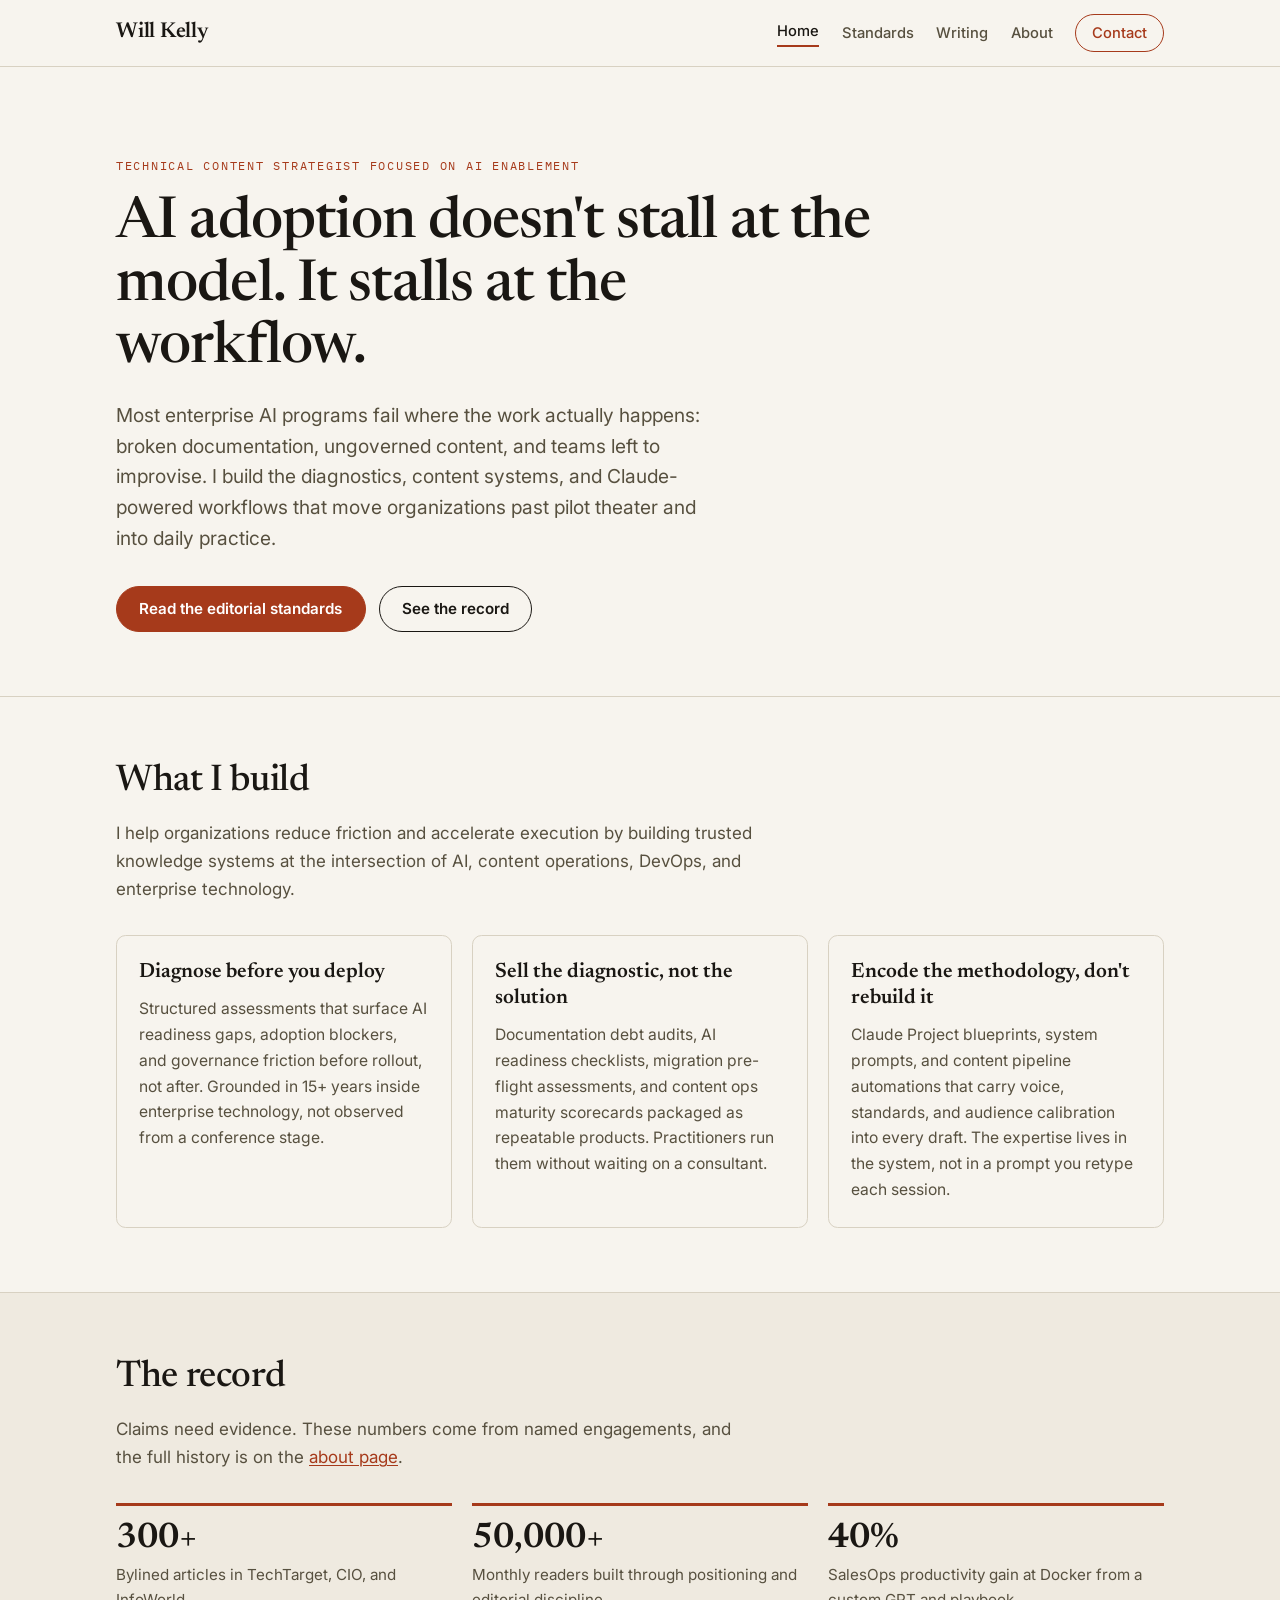
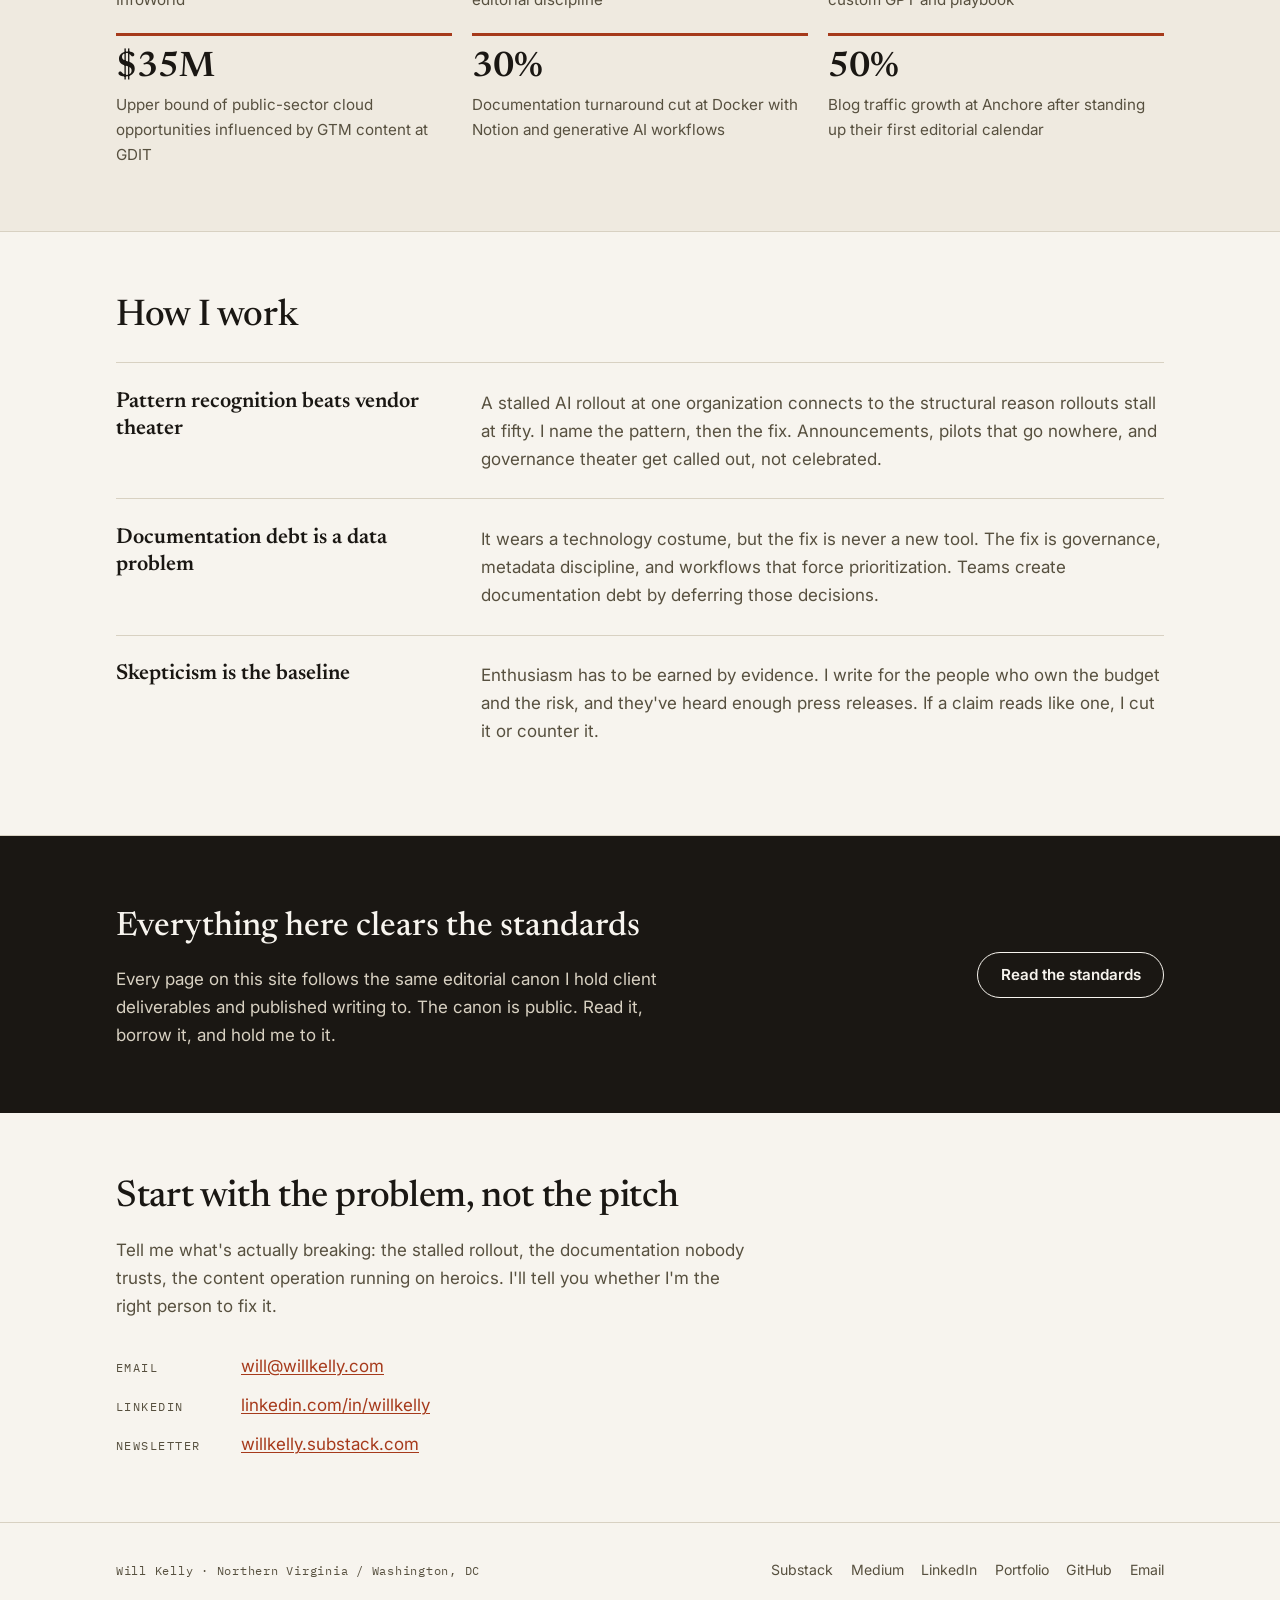
==== commit 27bdf317: "Align site copy with the editorial standards canon - Add the canonical value proposition (canon 1.6)" ====
--- a/index.html
+++ b/index.html
@@ -52,6 +52,10 @@
     <section class="section">
       <div class="wrap">
         <h2 class="section__title">What I build</h2>
+        <p class="section__lede">
+          I help organizations reduce friction and accelerate execution by building trusted knowledge
+          systems at the intersection of AI, content operations, DevOps, and enterprise technology.
+        </p>
         <div class="grid grid--3">
           <article class="card">
             <h3>Diagnose before you deploy</h3>
@@ -104,7 +108,7 @@
           </div>
           <div class="stat">
             <dt>$35M</dt>
-            <dd>Public-sector cloud opportunities influenced by GTM content at GDIT</dd>
+            <dd>Upper bound of public-sector cloud opportunities influenced by GTM content at GDIT</dd>
           </div>
           <div class="stat">
             <dt>30%</dt>
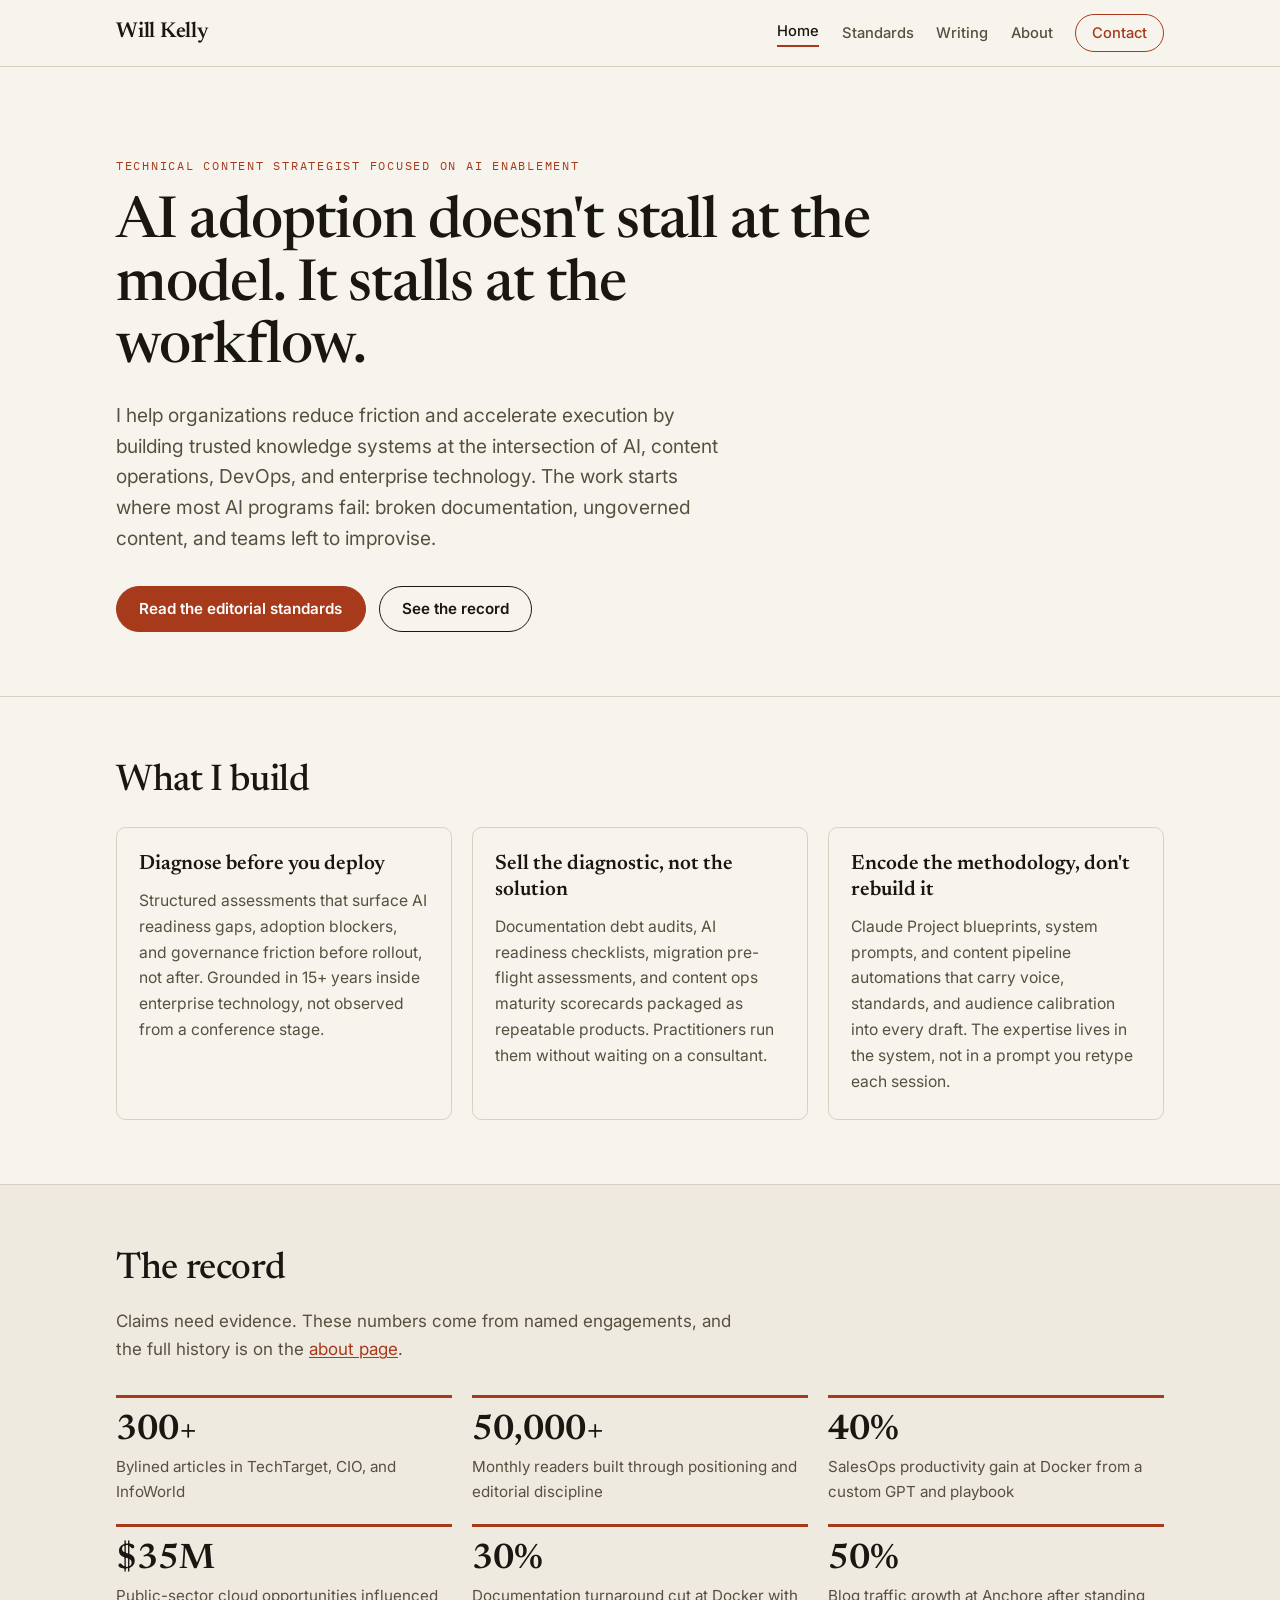
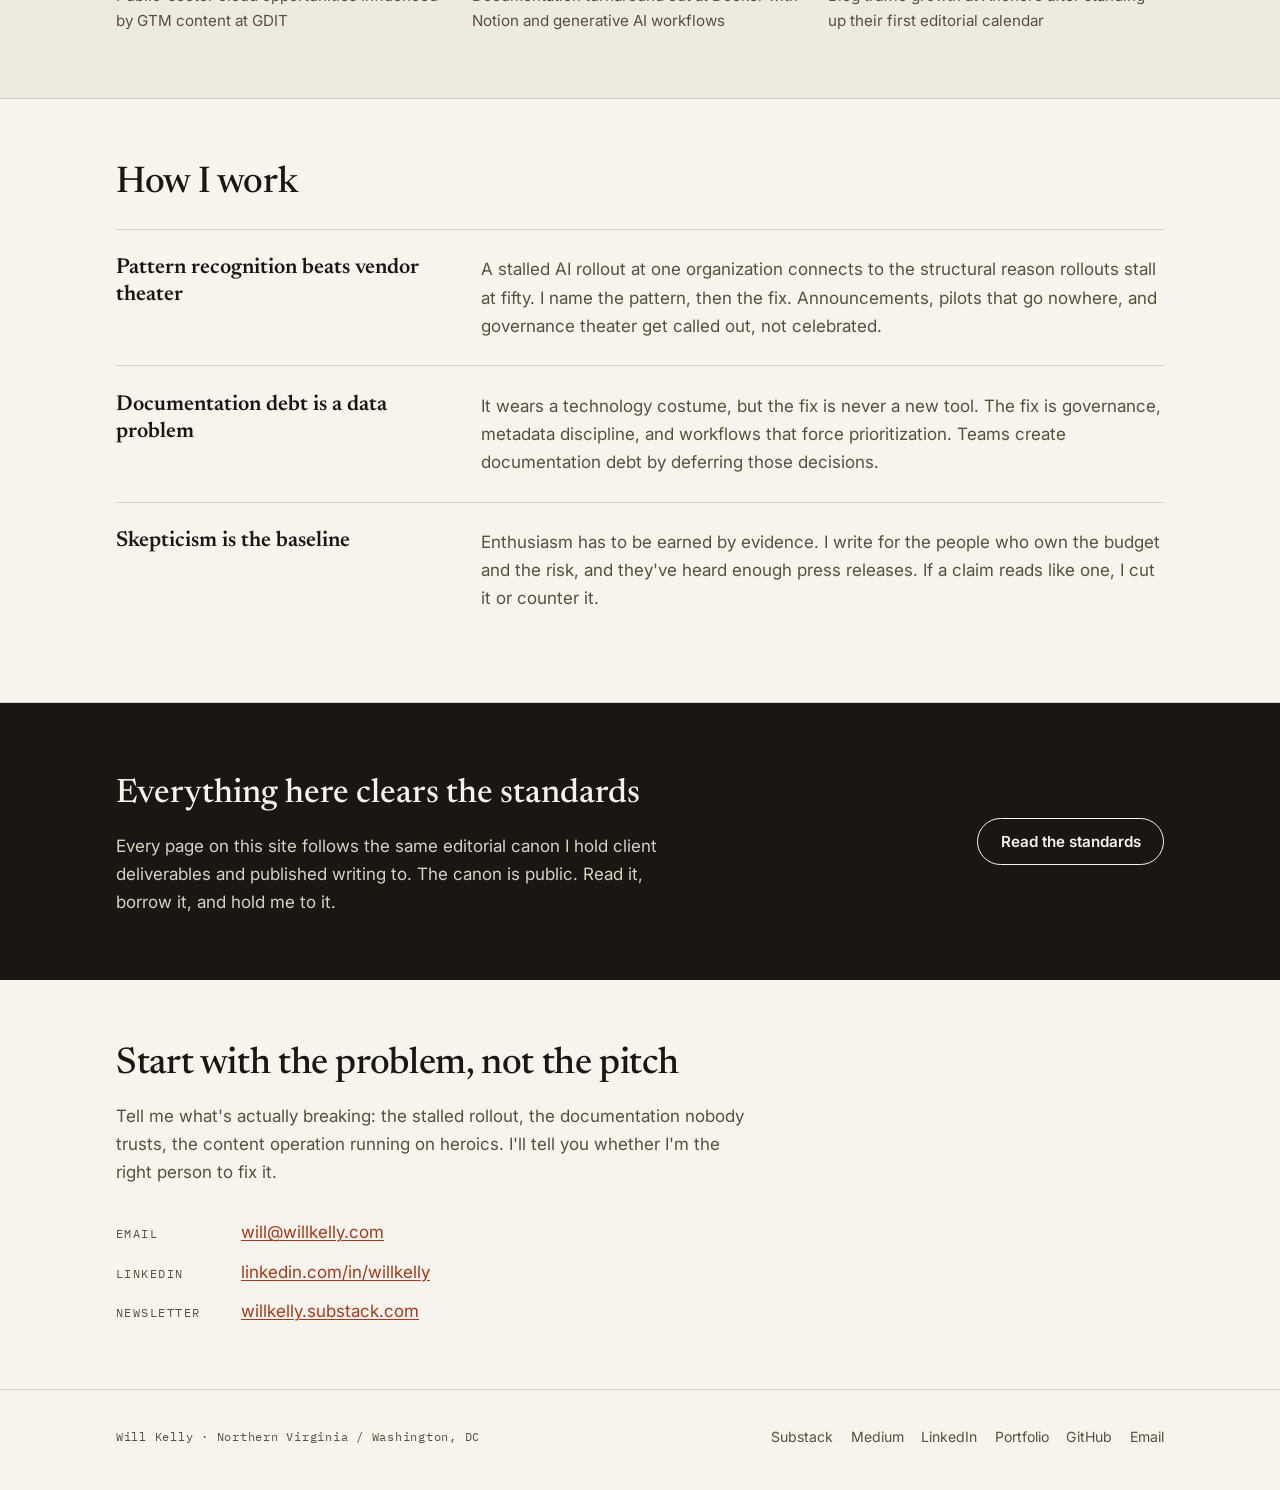
==== commit 32f0e04a: "Align site copy with the editorial standards canon Ground the site in the Notion methodology canon (" ====
--- a/index.html
+++ b/index.html
@@ -37,9 +37,10 @@
         <p class="eyebrow">Technical content strategist focused on AI enablement</p>
         <h1 class="hero__title">AI adoption doesn't stall at the model. It stalls at the workflow.</h1>
         <p class="hero__lede">
-          Most enterprise AI programs fail where the work actually happens: broken documentation,
-          ungoverned content, and teams left to improvise. I build the diagnostics, content systems,
-          and Claude-powered workflows that move organizations past pilot theater and into daily practice.
+          I help organizations reduce friction and accelerate execution by building trusted knowledge
+          systems at the intersection of AI, content operations, DevOps, and enterprise technology.
+          The work starts where most AI programs fail: broken documentation, ungoverned content, and
+          teams left to improvise.
         </p>
         <div class="hero__actions">
           <a class="btn btn--solid" href="standards.html">Read the editorial standards</a>
@@ -52,10 +53,6 @@
     <section class="section">
       <div class="wrap">
         <h2 class="section__title">What I build</h2>
-        <p class="section__lede">
-          I help organizations reduce friction and accelerate execution by building trusted knowledge
-          systems at the intersection of AI, content operations, DevOps, and enterprise technology.
-        </p>
         <div class="grid grid--3">
           <article class="card">
             <h3>Diagnose before you deploy</h3>
@@ -108,7 +105,7 @@
           </div>
           <div class="stat">
             <dt>$35M</dt>
-            <dd>Upper bound of public-sector cloud opportunities influenced by GTM content at GDIT</dd>
+            <dd>Public-sector cloud opportunities influenced by GTM content at GDIT</dd>
           </div>
           <div class="stat">
             <dt>30%</dt>
